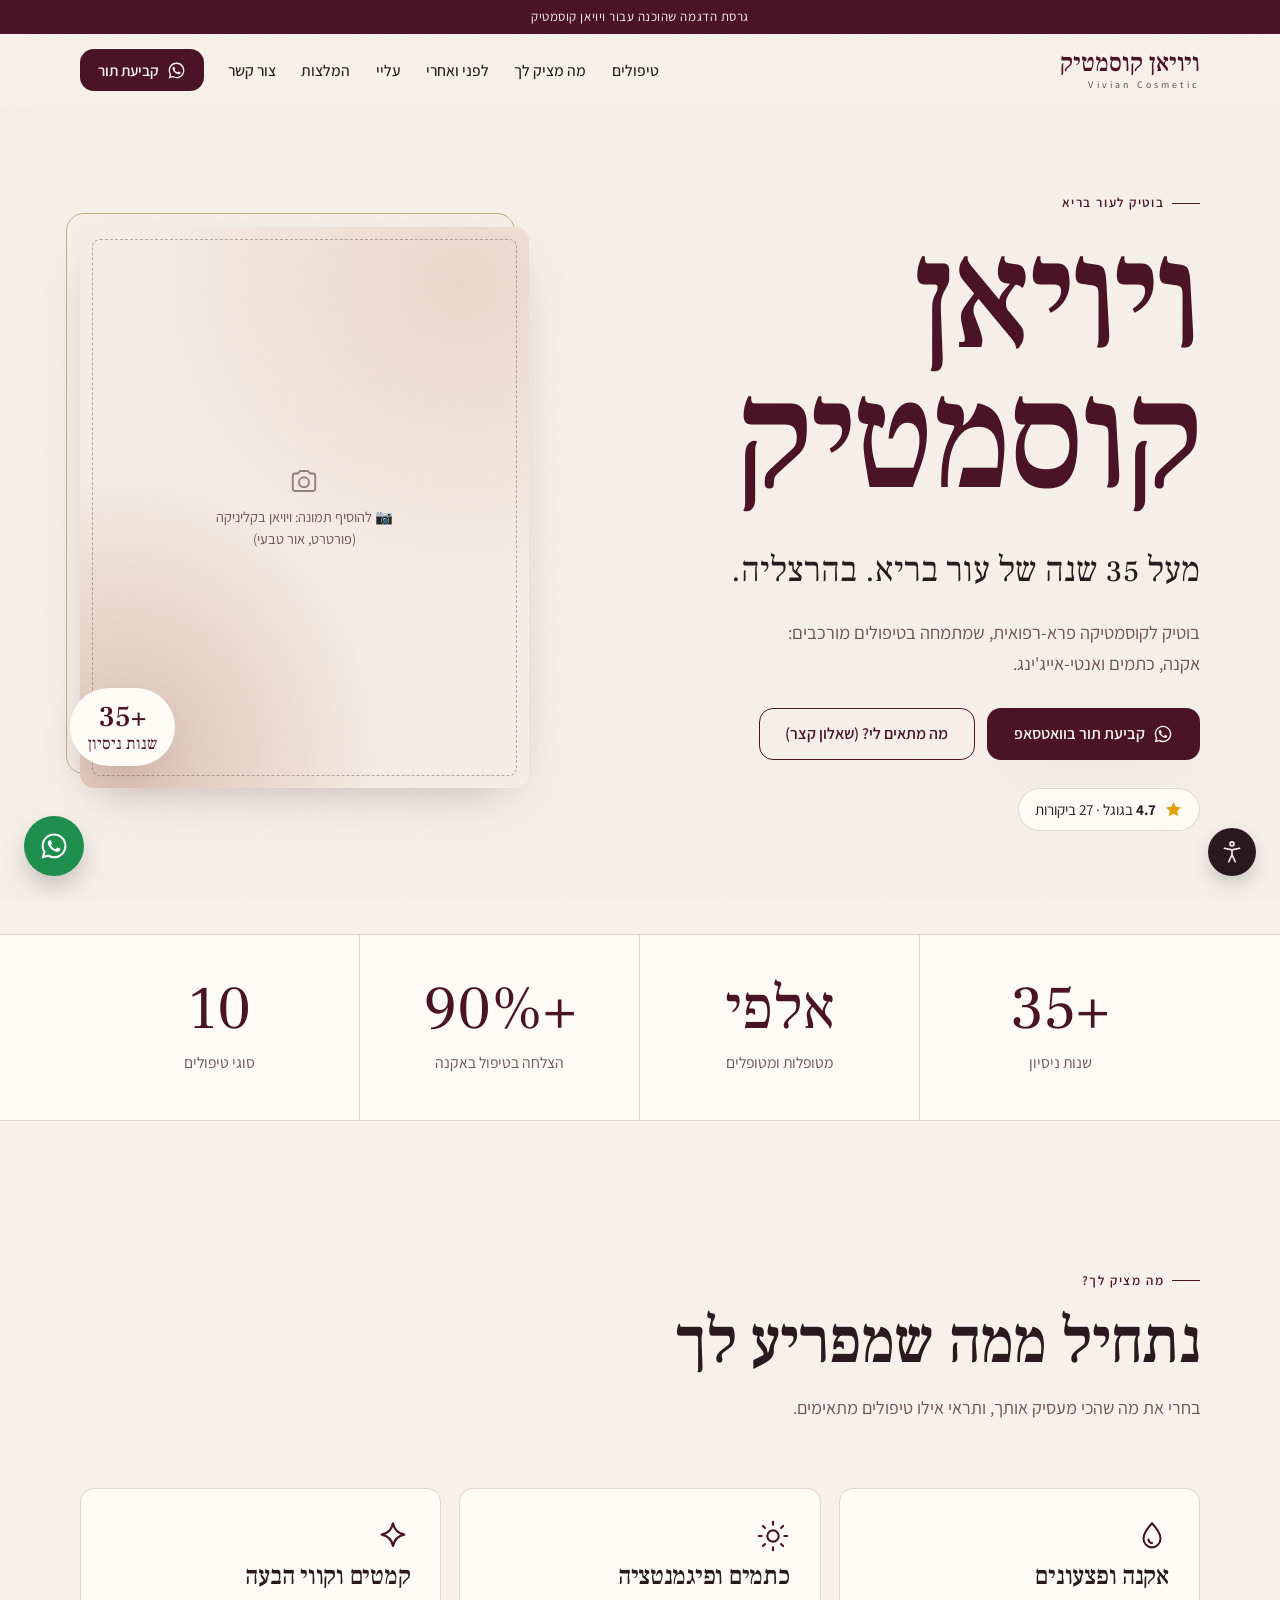
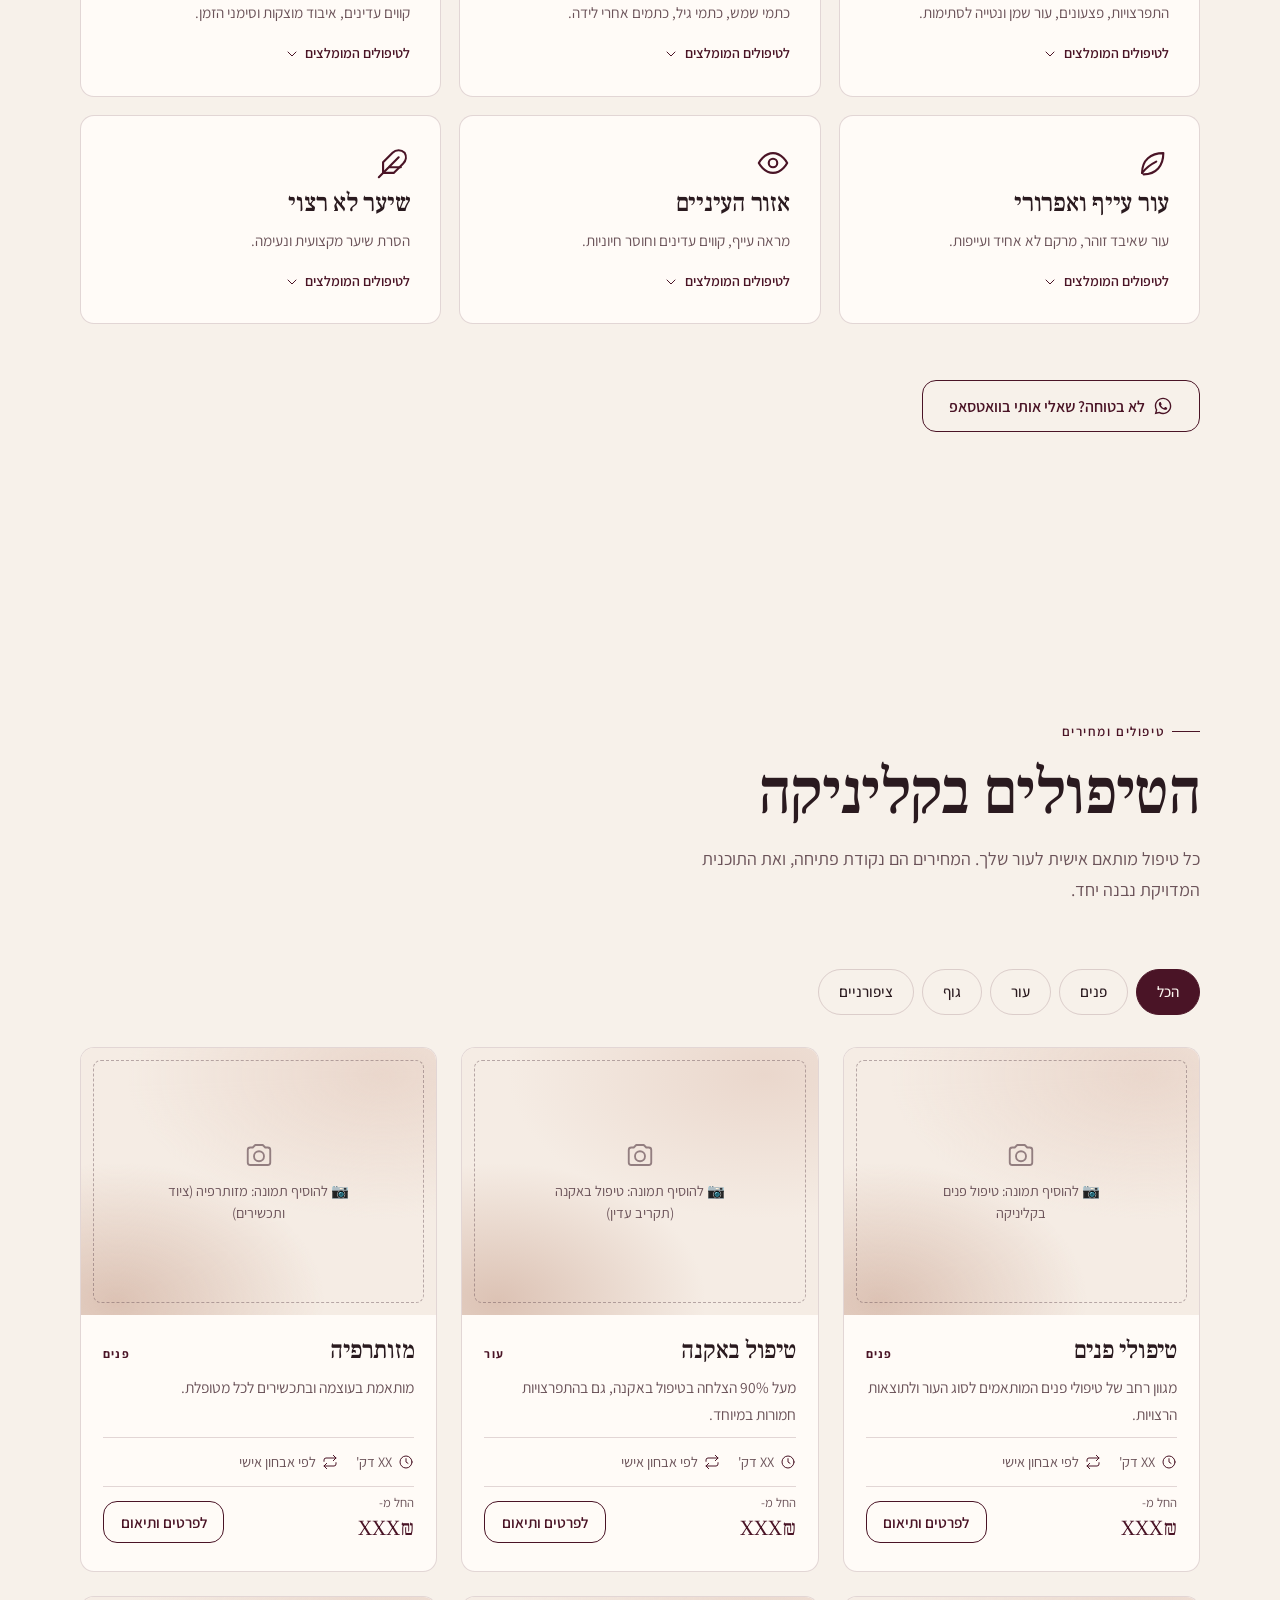
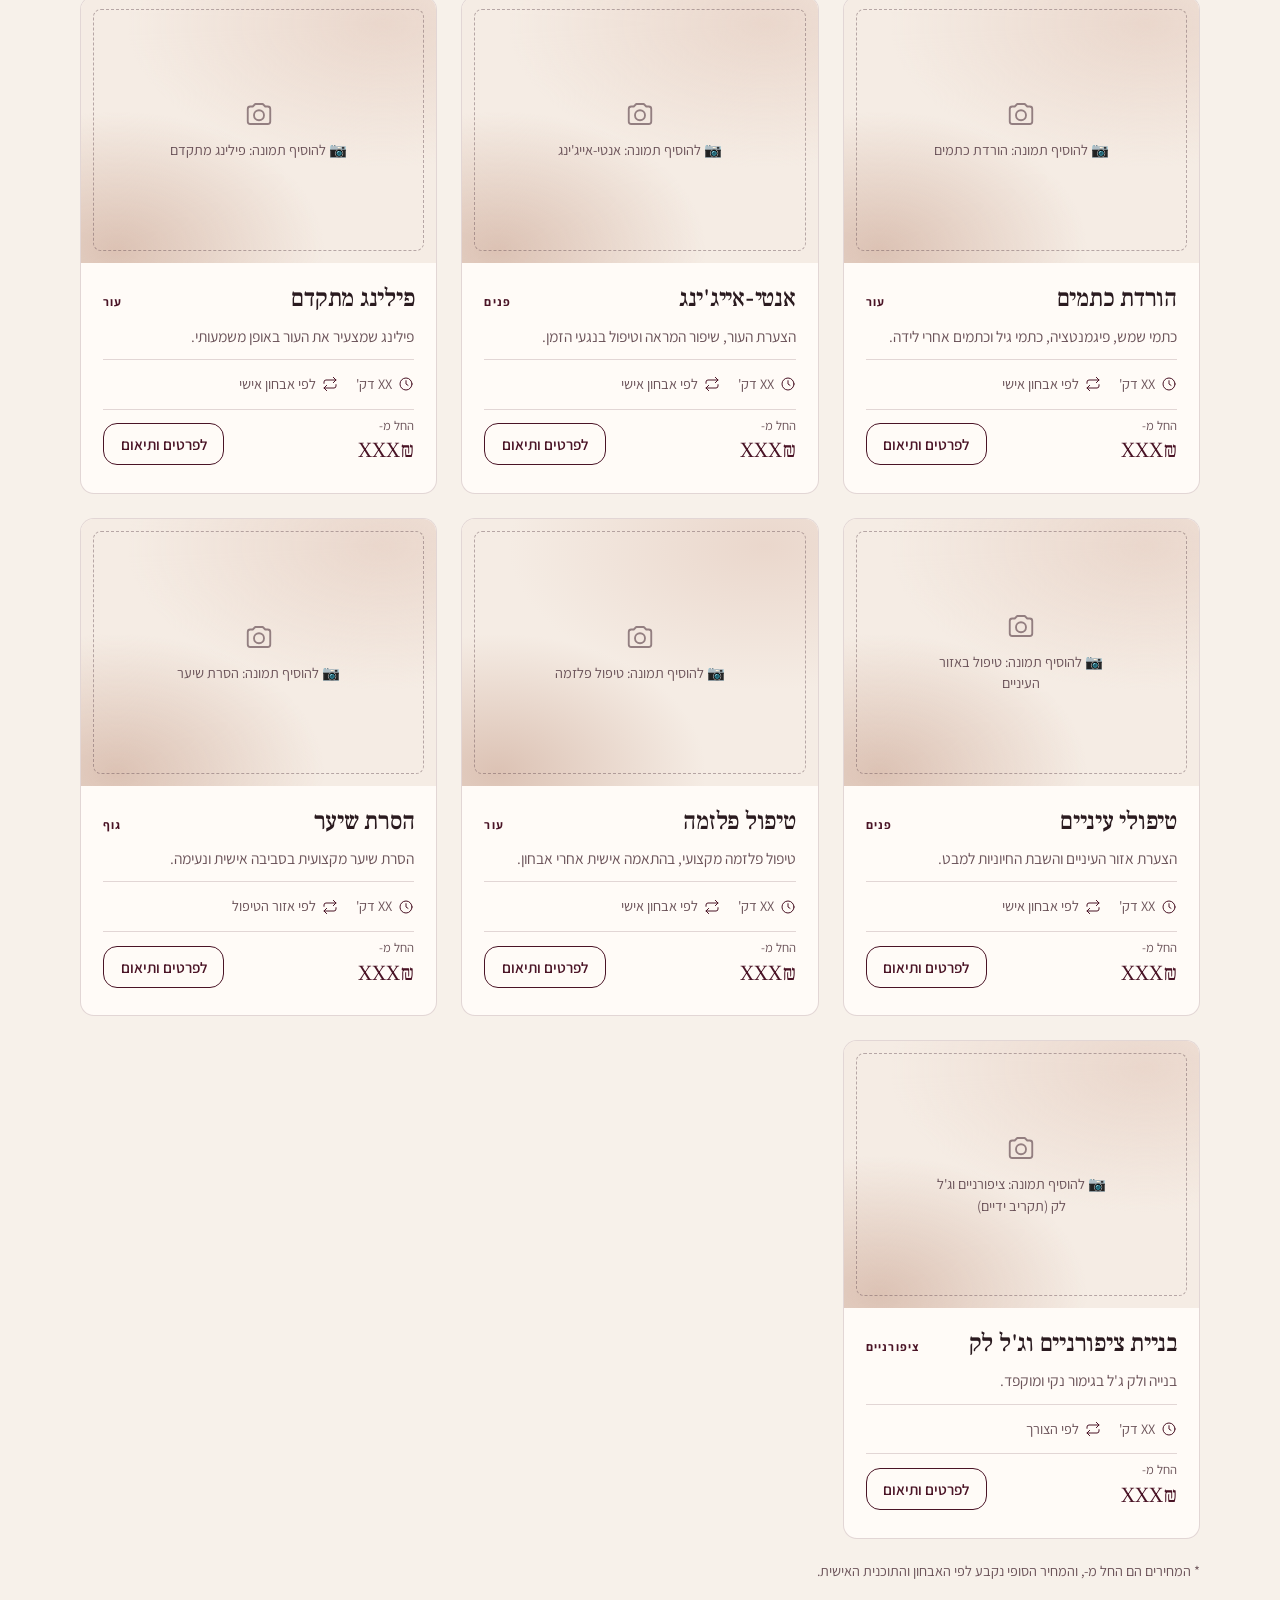
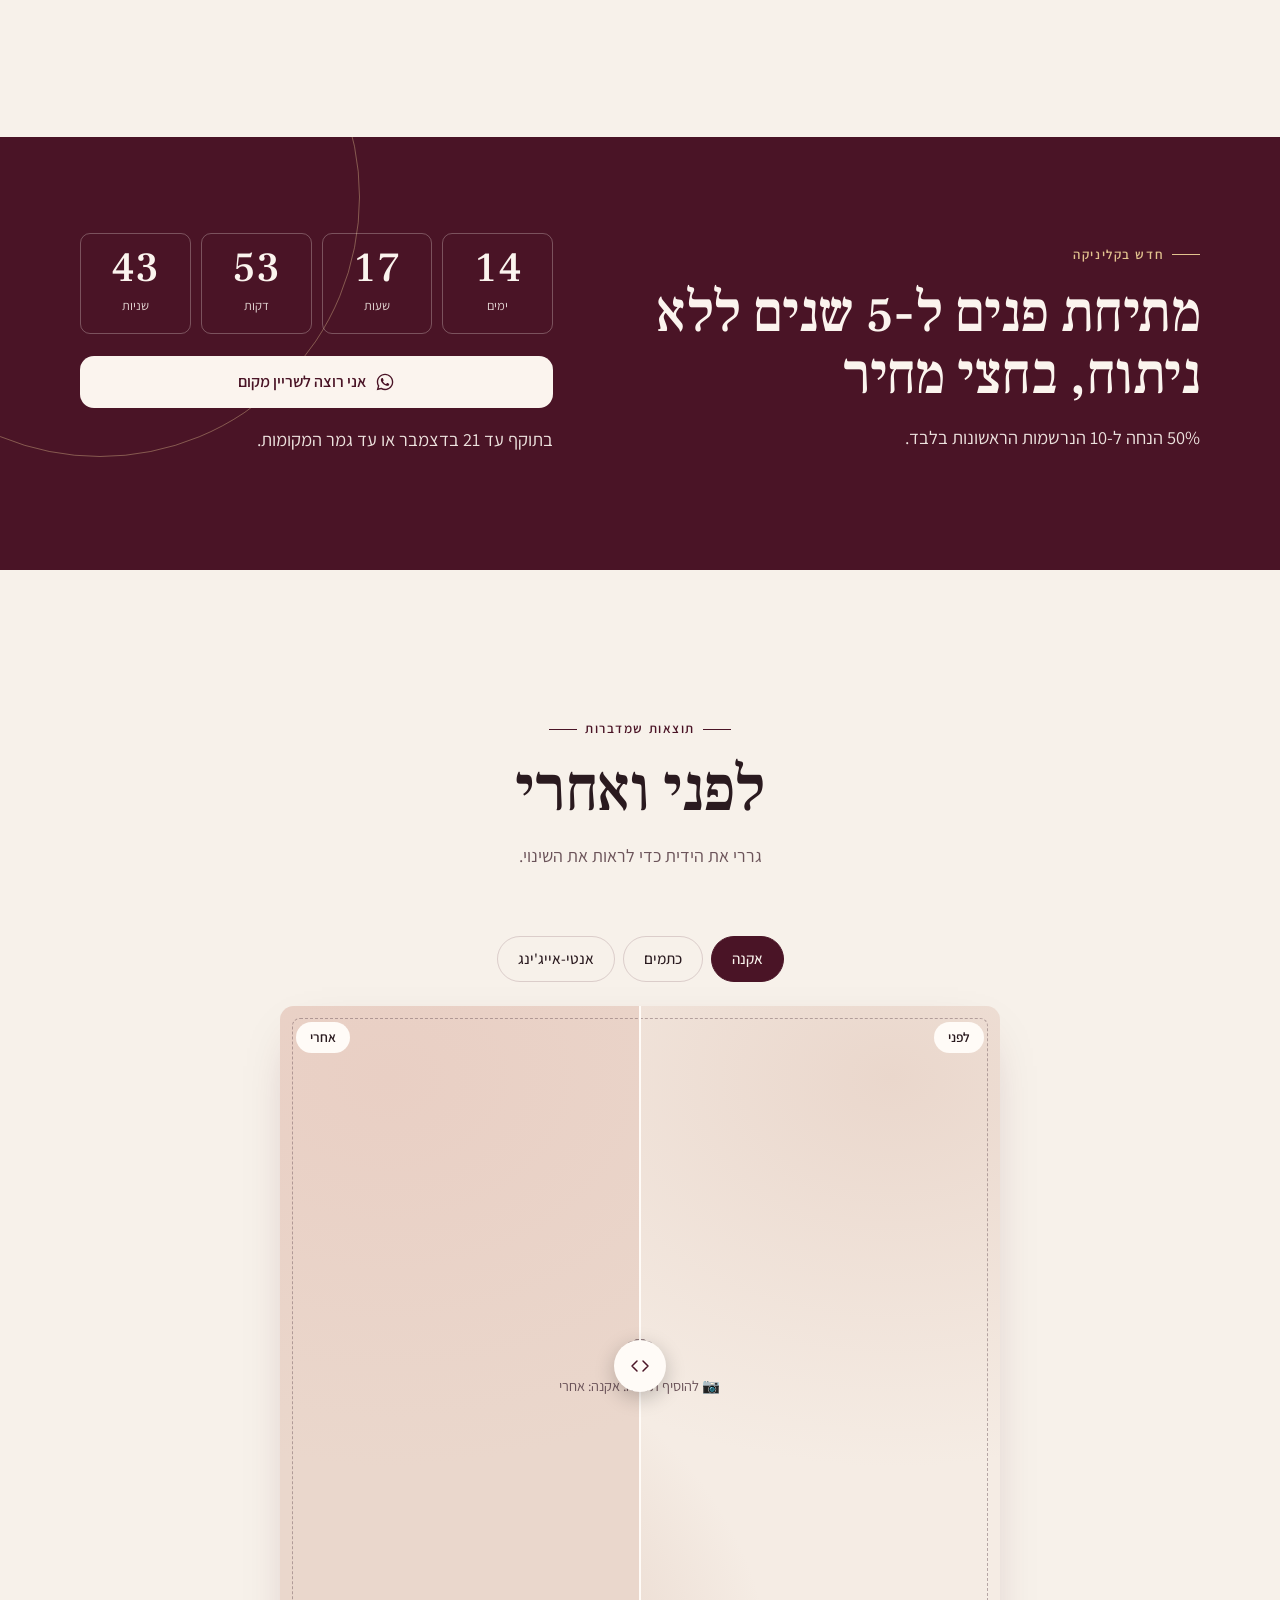
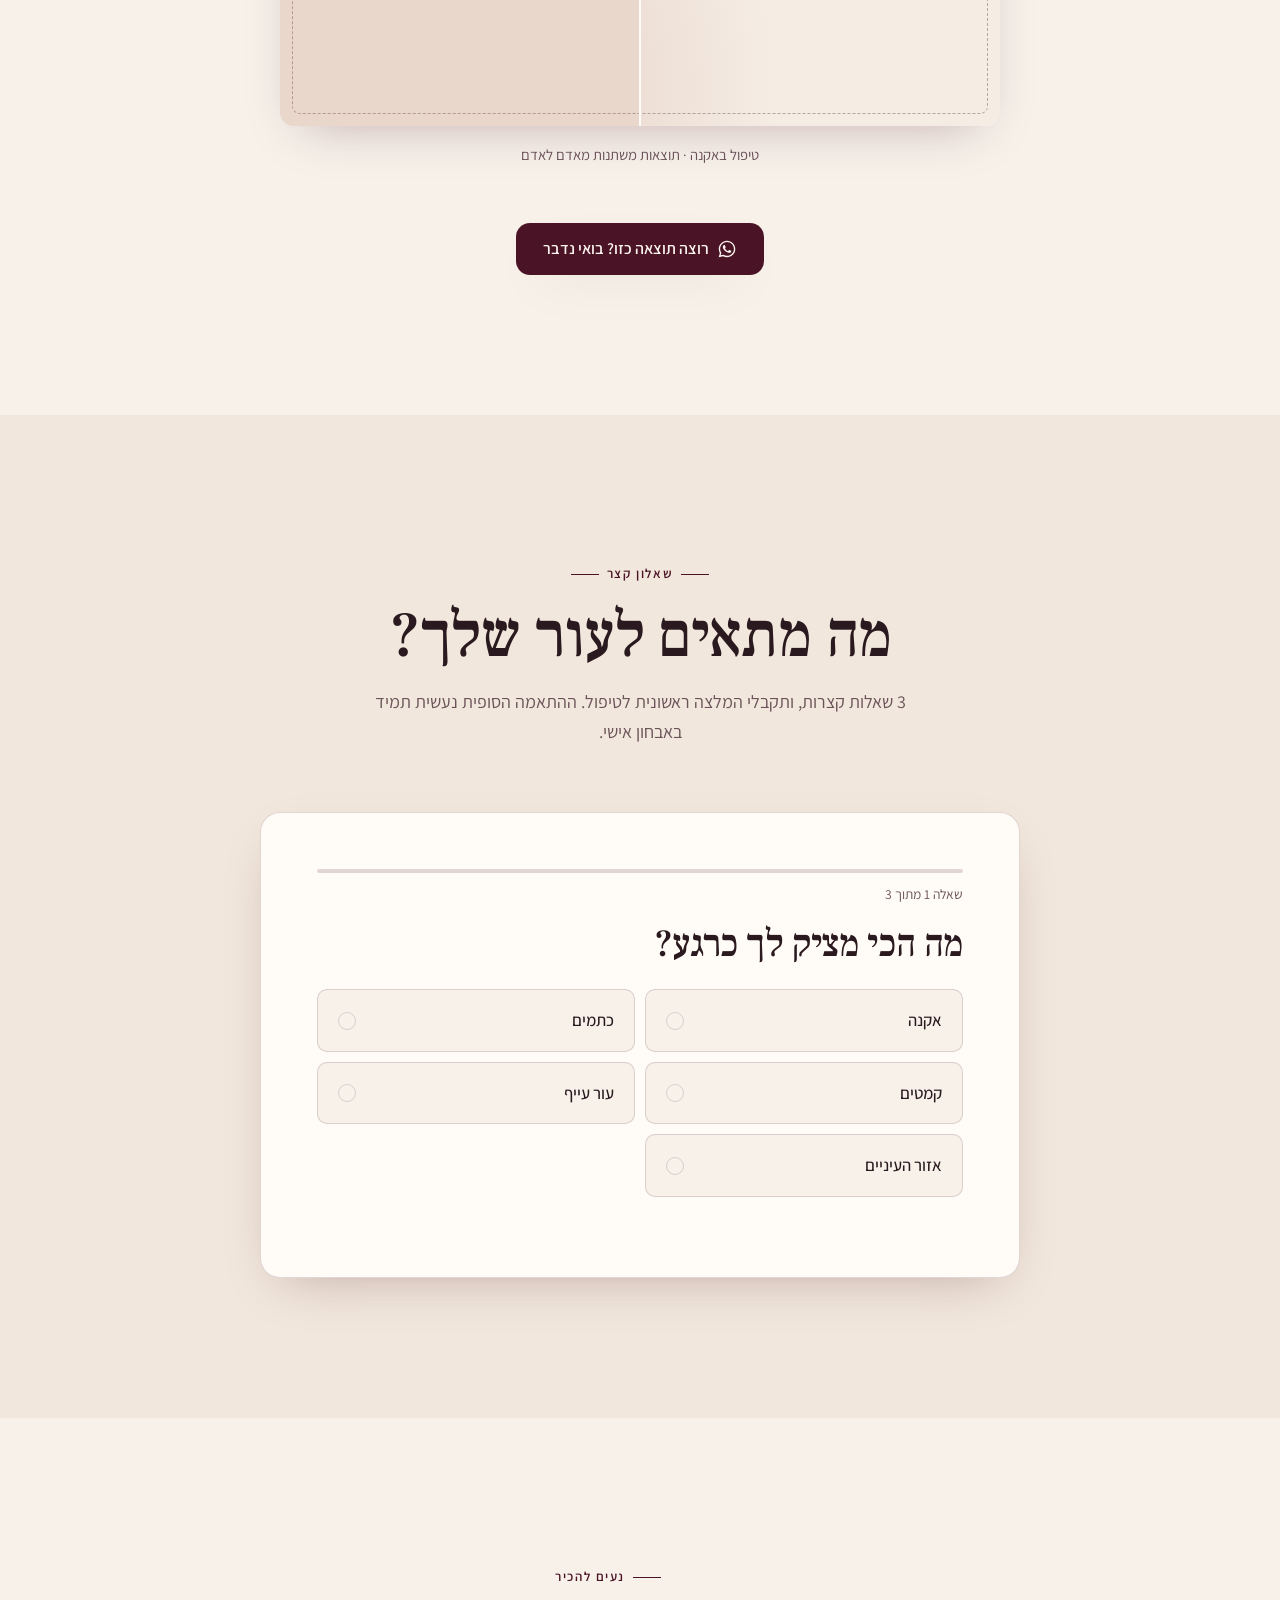
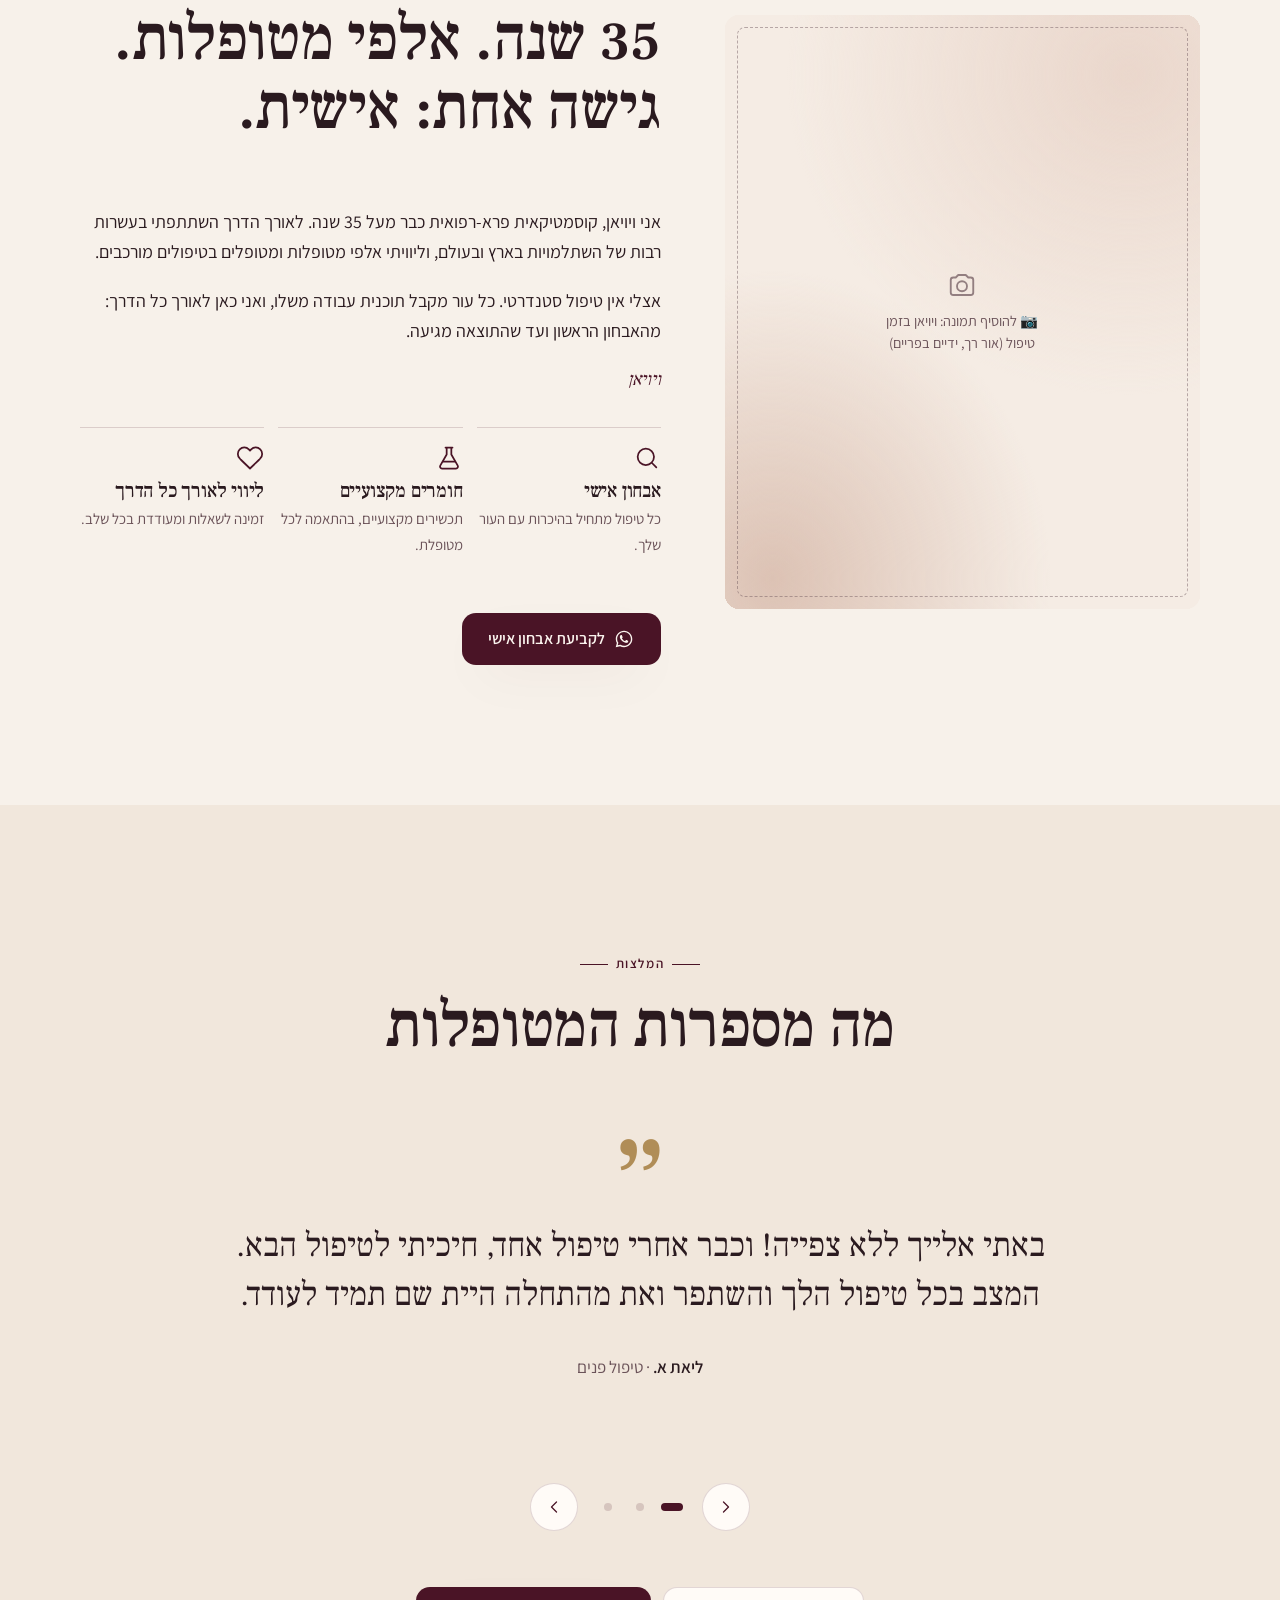
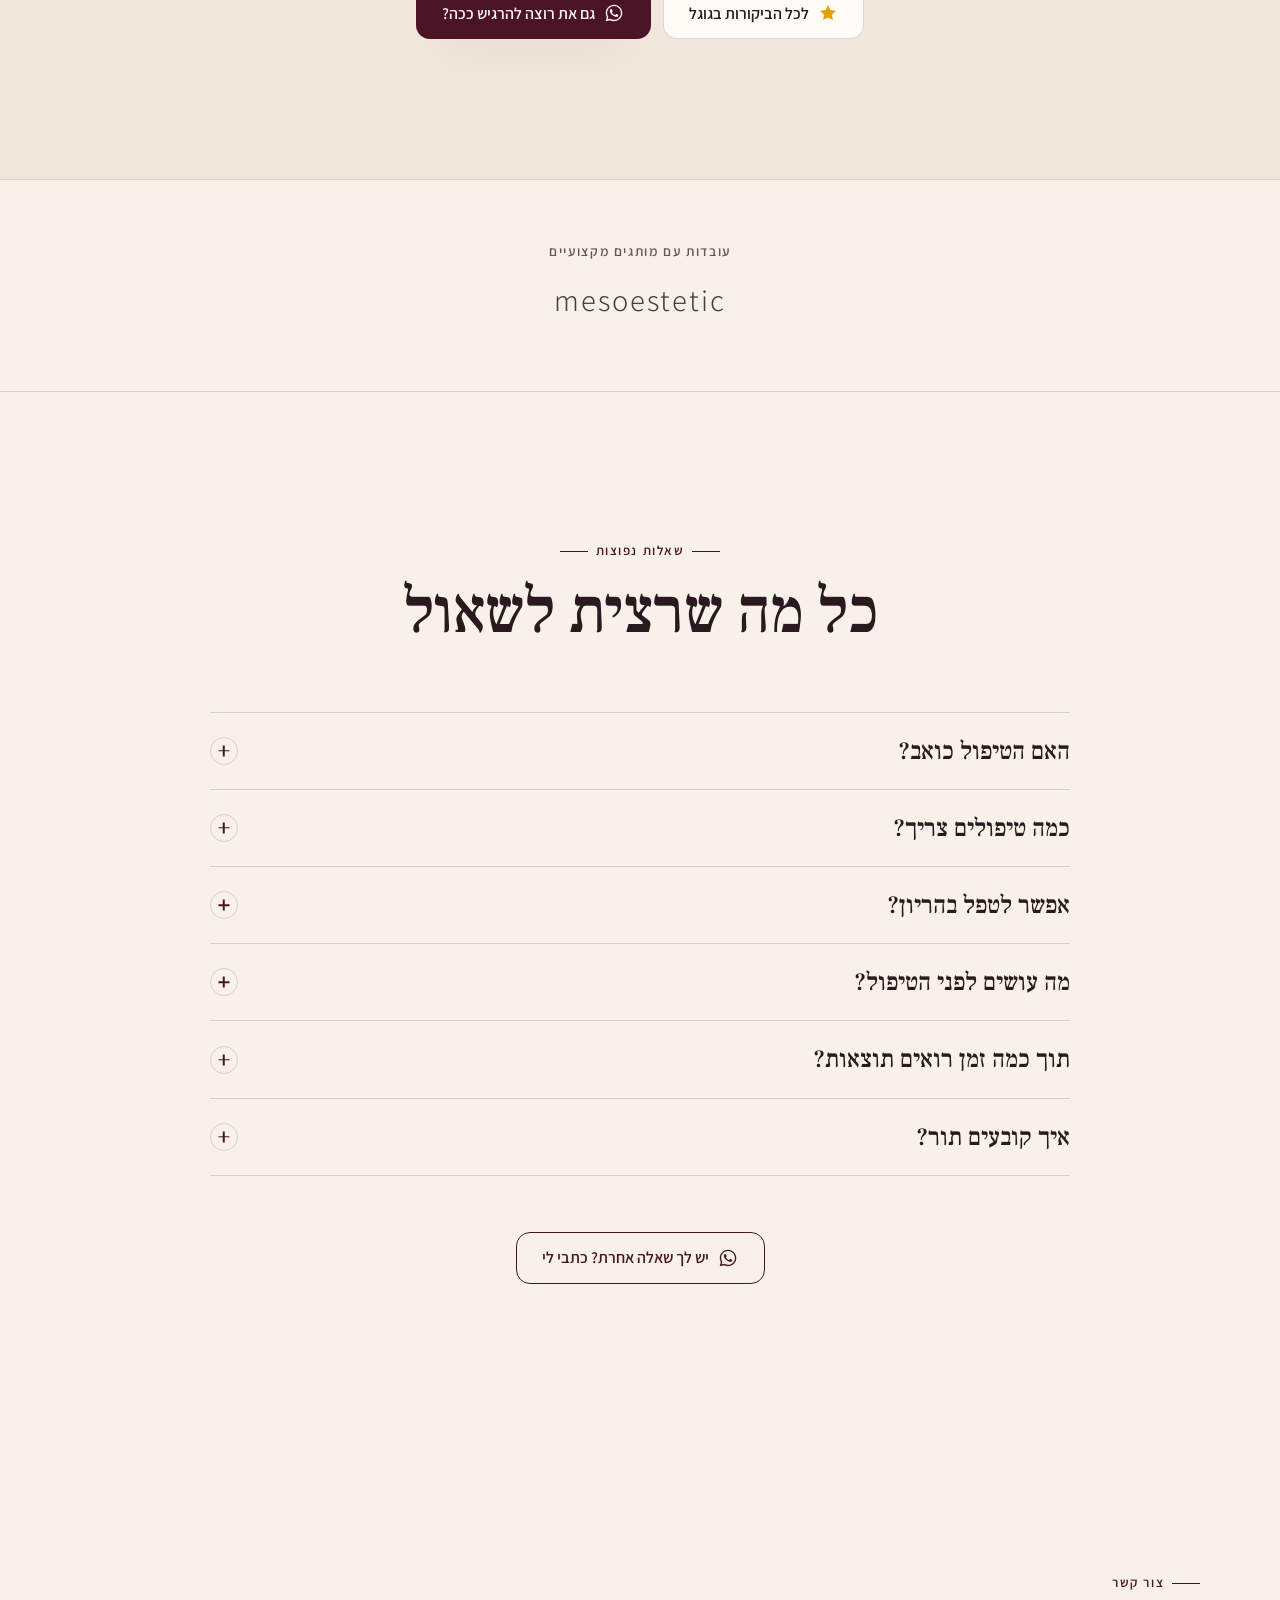
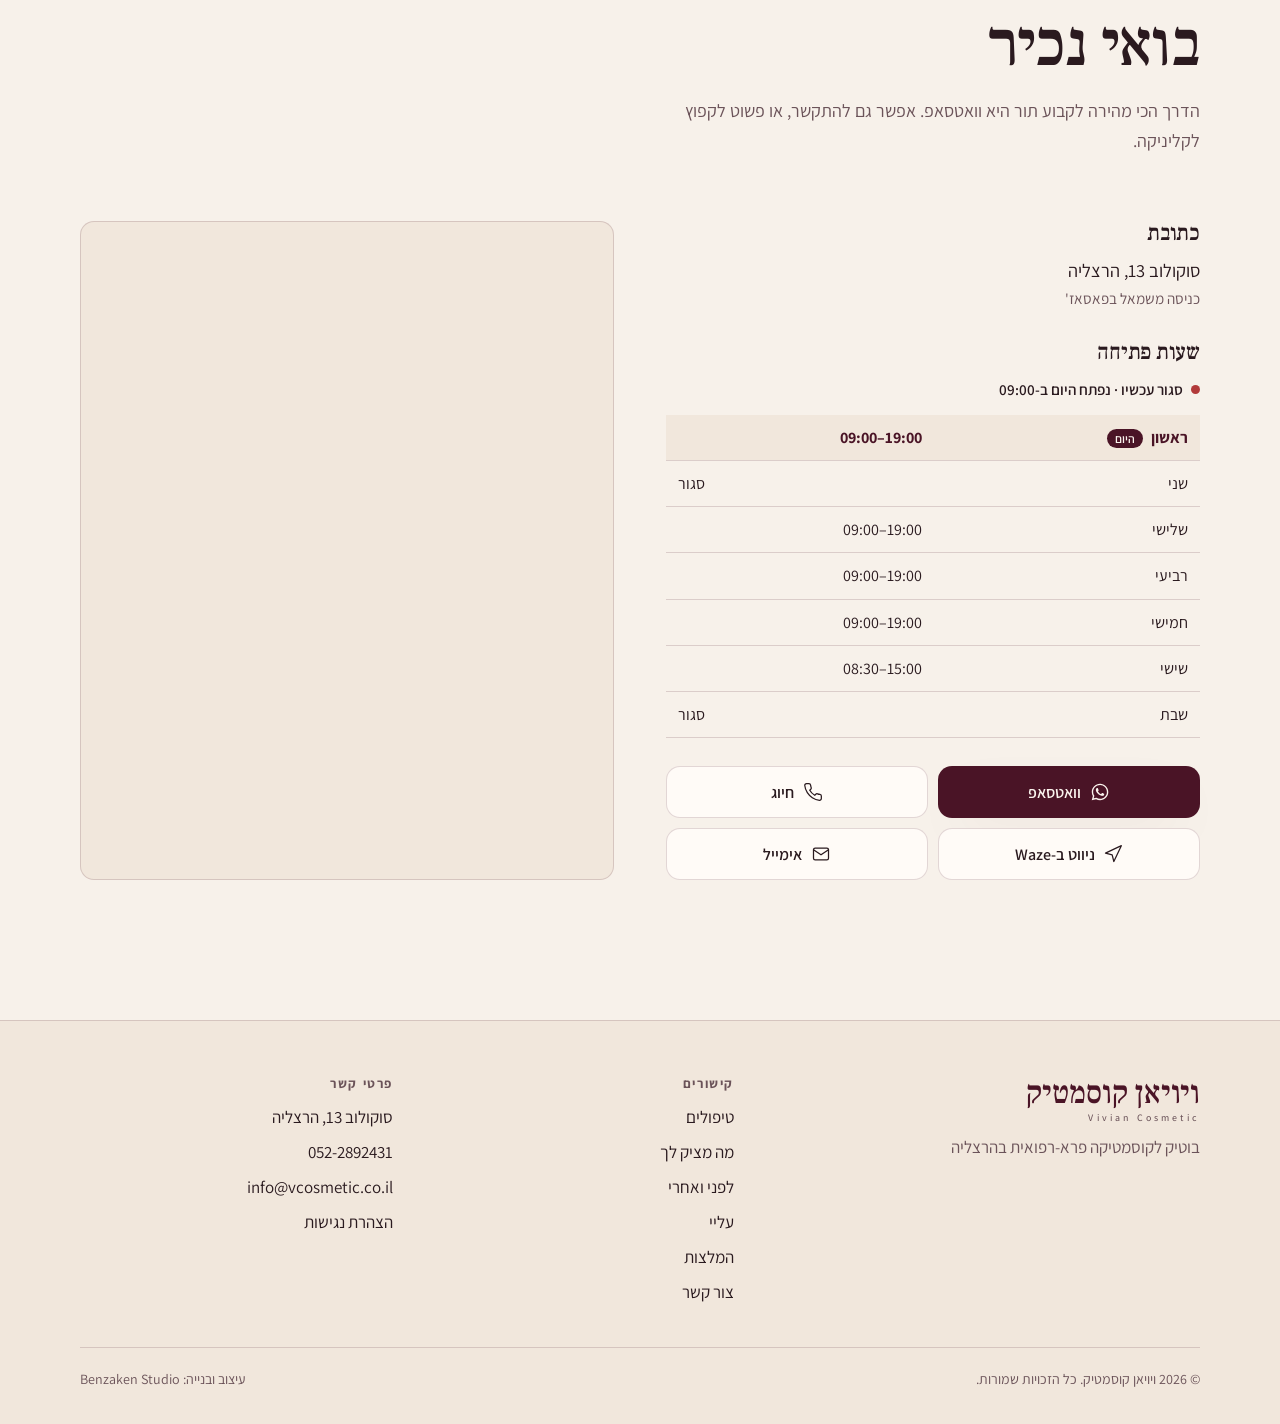
==== index.html @ c67a3a3f "Beauty clinic RTL site template with Vivian Cosmetic demo Single-page Hebrew site driven by js/confi" ====
<!doctype html>
<html lang="he" dir="rtl" data-theme="editorial">
<head>
  <meta charset="utf-8">
  <meta name="viewport" content="width=device-width, initial-scale=1, viewport-fit=cover">
  <!-- Title, description, Open Graph, robots and JSON-LD are generated from js/config.js.
       The static values below are only a fallback for link previews (WhatsApp/Facebook don't run JS):
       update them too when you create a site for a new client. -->
  <title>ויויאן קוסמטיק | קוסמטיקה פרא-רפואית בהרצליה</title>
  <meta name="description" content="בוטיק לקוסמטיקה פרא-רפואית בהרצליה עם מעל 35 שנות ניסיון: אקנה, כתמים, אנטי-אייג'ינג. קביעת תור בוואטסאפ.">
  <meta name="robots" content="noindex, nofollow">
  <meta property="og:type" content="website">
  <meta property="og:locale" content="he_IL">
  <meta property="og:title" content="ויויאן קוסמטיק | קוסמטיקה פרא-רפואית בהרצליה">
  <meta property="og:description" content="מעל 35 שנה של עור בריא. בהרצליה.">
  <meta name="theme-color" content="#F7F1EA">
  <link rel="icon" href="data:image/svg+xml,%3Csvg xmlns=%27http://www.w3.org/2000/svg%27 viewBox=%270 0 64 64%27%3E%3Crect width=%2764%27 height=%2764%27 rx=%2714%27 fill=%27%234A1426%27/%3E%3Ctext x=%2732%27 y=%2745%27 font-family=%27Georgia,serif%27 font-size=%2738%27 text-anchor=%27middle%27 fill=%27%23F7F1EA%27%3EV%3C/text%3E%3C/svg%3E">

  <link rel="preconnect" href="https://fonts.googleapis.com">
  <link rel="preconnect" href="https://fonts.gstatic.com" crossorigin>
  <link href="https://fonts.googleapis.com/css2?family=Assistant:wght@300;400;500;600;700&family=Frank+Ruhl+Libre:wght@400;500;700&display=swap" rel="stylesheet">
  <link rel="stylesheet" href="css/styles.css">

  <!-- Apply theme + saved accessibility prefs before first paint (avoids a flash) -->
  <script src="js/config.js"></script>
  <script>
    (function () {
      var c = window.SITE_CONFIG || {};
      var root = document.documentElement;
      var themes = ["editorial", "noir", "clinic", "warm"];
      var t = c.theme;
      try {
        var q = new URLSearchParams(location.search);
        if (q.get("themes") === "1" && themes.indexOf(sessionStorage.getItem("demoTheme")) > -1) t = sessionStorage.getItem("demoTheme");
        var a = JSON.parse(localStorage.getItem("a11yPrefs") || "{}");
        if (a.size) root.style.setProperty("--font-scale", a.size);
        if (a.contrast) root.classList.add("a11y-contrast");
        if (a.links) root.classList.add("a11y-links");
      } catch (e) {}
      root.setAttribute("data-theme", themes.indexOf(t) > -1 ? t : "editorial");
      root.classList.add("js");
    })();
  </script>
</head>
<body>
  <a class="skip-link" href="#main">דלג לתוכן הראשי</a>

  <!-- 1. Demo ribbon -->
  <div class="demo-ribbon" id="demo-ribbon" hidden></div>

  <!-- 2. Header -->
  <header class="site-header" id="site-header">
    <div class="container header-inner">
      <a class="wordmark" href="#top" id="header-logo" aria-label="לראש העמוד"></a>
      <nav class="main-nav" aria-label="ניווט ראשי">
        <ul id="nav-list"></ul>
      </nav>
      <a class="btn btn-primary btn-sm header-wa" id="header-wa" target="_blank" rel="noopener">
        <span class="icon" data-icon="whatsapp" aria-hidden="true"></span>
        <span>קביעת תור</span>
      </a>
      <button class="menu-toggle" id="menu-toggle" type="button" aria-expanded="false" aria-controls="mobile-menu" aria-label="פתיחת תפריט">
        <span></span><span></span>
      </button>
    </div>
  </header>

  <!-- Mobile full-screen menu -->
  <div class="mobile-menu" id="mobile-menu" role="dialog" aria-modal="true" aria-label="תפריט" hidden>
    <nav aria-label="ניווט במובייל">
      <ul id="mobile-nav-list"></ul>
    </nav>
    <div class="mobile-menu-foot" id="mobile-menu-foot"></div>
  </div>

  <main id="main" tabindex="-1">
    <span id="top"></span>

    <!-- 3. Hero -->
    <section class="hero" id="hero" aria-labelledby="hero-title"></section>

    <!-- 4. Stats -->
    <section class="stats" id="stats" aria-label="במספרים"></section>

    <!-- 5. Concerns -->
    <section class="section concerns" id="concerns" aria-labelledby="concerns-title"></section>

    <!-- 6. Treatments + prices -->
    <section class="section treatments" id="treatments" aria-labelledby="treatments-title"></section>

    <!-- 7. Promo (optional) -->
    <section class="promo" id="promo" aria-labelledby="promo-title" hidden></section>

    <!-- 8. Before / After (optional) -->
    <section class="section before-after" id="before-after" aria-labelledby="ba-title" hidden></section>

    <!-- 9. Skin quiz (optional) -->
    <section class="section quiz" id="quiz" aria-labelledby="quiz-title" hidden></section>

    <!-- 10. About -->
    <section class="section about" id="about" aria-labelledby="about-title"></section>

    <!-- 11. Testimonials (optional) -->
    <section class="section testimonials" id="testimonials" aria-labelledby="testimonials-title" hidden></section>

    <!-- 12. Brands (optional) -->
    <section class="brands" id="brands" aria-labelledby="brands-title" hidden></section>

    <!-- 13. FAQ (optional) -->
    <section class="section faq" id="faq" aria-labelledby="faq-title" hidden></section>

    <!-- 14. Contact -->
    <section class="section contact" id="contact" aria-labelledby="contact-title"></section>
  </main>

  <!-- 15. Footer -->
  <footer class="site-footer" id="site-footer"></footer>

  <!-- 16. Mobile sticky bottom bar -->
  <nav class="mobile-bar" id="mobile-bar" aria-label="פעולות מהירות"></nav>

  <!-- 17. Floating WhatsApp (desktop) -->
  <a class="wa-float" id="wa-float" target="_blank" rel="noopener" aria-label="שליחת הודעה בוואטסאפ">
    <span class="icon" data-icon="whatsapp" aria-hidden="true"></span>
  </a>

  <!-- Accessibility toolbar -->
  <div class="a11y" id="a11y">
    <button class="a11y-toggle" id="a11y-toggle" type="button" aria-expanded="false" aria-controls="a11y-panel" aria-label="תפריט נגישות">
      <span class="icon" data-icon="a11y" aria-hidden="true"></span>
    </button>
    <div class="a11y-panel" id="a11y-panel" role="group" aria-label="הגדרות נגישות" hidden>
      <p class="a11y-title">נגישות</p>
      <div class="a11y-row">
        <button type="button" data-a11y="smaller" aria-label="הקטנת טקסט">א-</button>
        <button type="button" data-a11y="bigger" aria-label="הגדלת טקסט">א+</button>
      </div>
      <button type="button" data-a11y="contrast" aria-pressed="false">ניגודיות גבוהה</button>
      <button type="button" data-a11y="links" aria-pressed="false">הדגשת קישורים</button>
      <button type="button" data-a11y="reset">איפוס</button>
      <a href="accessibility.html">הצהרת נגישות</a>
    </div>
  </div>

  <!-- Bottom sheet (mobile concern details) -->
  <div class="sheet" id="sheet" hidden>
    <div class="sheet-backdrop" data-close-sheet></div>
    <div class="sheet-panel" role="dialog" aria-modal="true" aria-labelledby="sheet-title" tabindex="-1">
      <button class="sheet-close" type="button" data-close-sheet aria-label="סגירה">
        <span class="icon" data-icon="close" aria-hidden="true"></span>
      </button>
      <div class="sheet-body" id="sheet-body"></div>
    </div>
  </div>

  <noscript>
    <div class="noscript">
      <p>ויויאן קוסמטיק · סוקולוב 13, הרצליה · <a href="tel:+972522892431">052-2892431</a></p>
    </div>
  </noscript>

  <script src="js/main.js" defer></script>
</body>
</html>
---- css/styles.css ----
/* =====================================================================
   Beauty Clinic Template — styles
   - Themes are pure CSS variables, switched by <html data-theme="...">
   - RTL-first: logical properties (inline-start = right in Hebrew)
   ===================================================================== */

/* ---------- 1. Themes ---------- */
:root,
[data-theme="editorial"] {
  --bg: #F7F1EA;          /* page background */
  --bg-alt: #F1E7DC;      /* alternate section background */
  --surface: #FFFBF7;     /* cards */
  --text: #2A1A1F;
  --text-muted: #6B5359;
  --primary: #4A1426;     /* buttons, headings accents */
  --on-primary: #FBF4EE;
  --accent: #B08D57;      /* decorative gold (not for small text) */
  --soft: #E9CFC4;        /* blush */
  --line: rgba(74, 20, 38, .16);
  --ph-a: #EAD7CC;        /* placeholder gradient */
  --ph-b: #F5ECE4;
  --ph-c: #DCC2B4;
  --promo-bg: #4A1426;
  --promo-text: #FBF4EE;
  --promo-accent: #E2C38F;
  --shadow: 0 18px 50px -24px rgba(74, 20, 38, .35);
  --grain-opacity: .06;
  color-scheme: light;
}

[data-theme="noir"] {
  --bg: #141012;
  --bg-alt: #1C1619;
  --surface: #221B1E;
  --text: #F3E9E1;
  --text-muted: #C7B7AE;
  --primary: #C9957B;
  --on-primary: #141012;
  --accent: #C9957B;
  --soft: #3A2A2C;
  --line: rgba(243, 233, 225, .14);
  --ph-a: #2B2124;
  --ph-b: #1E1719;
  --ph-c: #3A2B2A;
  --promo-bg: #C9957B;
  --promo-text: #141012;
  --promo-accent: #141012;
  --shadow: 0 18px 50px -20px rgba(0, 0, 0, .7);
  --grain-opacity: .08;
  color-scheme: dark;
}

[data-theme="clinic"] {
  --bg: #FFFFFF;
  --bg-alt: #F3F6F4;
  --surface: #FFFFFF;
  --text: #2B2F2D;
  --text-muted: #59615C;
  --primary: #4E6B58;     /* darker sage for AA contrast */
  --on-primary: #FFFFFF;
  --accent: #7C9A86;      /* brand sage (decorative) */
  --soft: #DCE7DF;
  --line: rgba(43, 47, 45, .13);
  --ph-a: #E3ECE6;
  --ph-b: #F5F8F6;
  --ph-c: #CBDACF;
  --promo-bg: #2B2F2D;
  --promo-text: #FFFFFF;
  --promo-accent: #A9C4B1;
  --shadow: 0 18px 50px -26px rgba(43, 47, 45, .35);
  --grain-opacity: 0;
  color-scheme: light;
}

[data-theme="warm"] {
  --bg: #EFE6DC;
  --bg-alt: #E8DCCF;
  --surface: #F8F2EB;
  --text: #3B2619;
  --text-muted: #6B5243;
  --primary: #8F4C2E;     /* deeper terracotta for AA contrast */
  --on-primary: #FFF8F2;
  --accent: #B86B4B;      /* brand terracotta (decorative) */
  --soft: #E2C9B6;
  --line: rgba(59, 38, 25, .16);
  --ph-a: #E3D2C2;
  --ph-b: #F3EAE1;
  --ph-c: #D5BCA6;
  --promo-bg: #3B2619;
  --promo-text: #FFF8F2;
  --promo-accent: #E9A988;
  --shadow: 0 18px 50px -24px rgba(59, 38, 25, .35);
  --grain-opacity: .07;
  color-scheme: light;
}

/* High-contrast mode (accessibility toolbar) — overrides any theme */
html.a11y-contrast {
  --bg: #FFFFFF; --bg-alt: #FFFFFF; --surface: #FFFFFF;
  --text: #000000; --text-muted: #000000;
  --primary: #000000; --on-primary: #FFFFFF; --accent: #000000;
  --soft: #FFFFFF; --line: #000000;
  --ph-a: #FFFFFF; --ph-b: #FFFFFF; --ph-c: #FFFFFF;
  --promo-bg: #000000; --promo-text: #FFFFFF; --promo-accent: #FFFF00;
  --shadow: none; --grain-opacity: 0;
}
html.a11y-contrast .card, html.a11y-contrast .btn { border: 2px solid #000 !important; }
html.a11y-links a { text-decoration: underline !important; text-underline-offset: 3px; }

/* ---------- 2. Base ---------- */
:root {
  --font-serif: "Frank Ruhl Libre", "David", Georgia, serif;
  --font-sans: "Assistant", "Heebo", Arial, sans-serif;
  --font-scale: 1;
  --radius: 14px;
  --radius-sm: 10px;
  --container: 1200px;
  --gutter: clamp(16px, 4vw, 40px);
  --header-h: 72px;
  --ease: cubic-bezier(.22, .61, .36, 1);
}

*, *::before, *::after { box-sizing: border-box; }

html {
  font-size: calc(100% * var(--font-scale));
  scroll-behavior: smooth;
  scroll-padding-top: calc(var(--header-h) + 12px);
  -webkit-text-size-adjust: 100%;
}

body {
  margin: 0;
  font-family: var(--font-sans);
  font-size: 1.0625rem;
  line-height: 1.7;
  color: var(--text);
  background: var(--bg);
  overflow-x: hidden;
  -webkit-font-smoothing: antialiased;
}
@supports (overflow: clip) { body { overflow-x: clip; } }

/* subtle paper grain */
body::before {
  content: "";
  position: fixed; inset: 0;
  pointer-events: none;
  z-index: 0;
  opacity: var(--grain-opacity);
  background-image: url("data:image/svg+xml,%3Csvg xmlns='http://www.w3.org/2000/svg' width='160' height='160'%3E%3Cfilter id='n'%3E%3CfeTurbulence type='fractalNoise' baseFrequency='.85' numOctaves='3' stitchTiles='stitch'/%3E%3C/filter%3E%3Crect width='100%25' height='100%25' filter='url(%23n)'/%3E%3C/svg%3E");
}
body > * { position: relative; z-index: 1; }

img { max-width: 100%; display: block; }
a { color: inherit; }
button { font: inherit; color: inherit; }
h1, h2, h3, h4 { font-family: var(--font-serif); font-weight: 500; line-height: 1.08; margin: 0; letter-spacing: -.01em; }
p { margin: 0 0 1em; }
ul { margin: 0; padding: 0; list-style: none; }
[hidden] { display: none !important; }

:focus-visible {
  outline: 3px solid var(--primary);
  outline-offset: 3px;
  border-radius: 4px;
}

.skip-link {
  position: absolute; inset-inline-start: 12px; top: -100px;
  z-index: 1000;
  background: var(--primary); color: var(--on-primary);
  padding: 10px 18px; border-radius: var(--radius-sm);
  text-decoration: none; font-weight: 600;
}
.skip-link:focus { top: 12px; }

.visually-hidden {
  position: absolute !important; width: 1px; height: 1px;
  overflow: hidden; clip: rect(0 0 0 0); white-space: nowrap;
}

.container { width: 100%; max-width: var(--container); margin-inline: auto; padding-inline: var(--gutter); }

.icon { display: inline-flex; width: 1.25em; height: 1.25em; flex: none; }
.icon svg { width: 100%; height: 100%; }

/* ---------- 3. Typography helpers ---------- */
.kicker {
  display: inline-flex; align-items: center; gap: .6em;
  font-family: var(--font-sans);
  font-size: .82rem; font-weight: 600; letter-spacing: .12em;
  color: var(--primary);
  margin-bottom: 1rem;
}
.kicker::before { content: ""; width: 28px; height: 1px; background: currentColor; }

.section { padding-block: clamp(72px, 11vw, 140px); }
.section-head { max-width: 760px; margin-bottom: clamp(36px, 5vw, 64px); }
.section-head.center { margin-inline: auto; text-align: center; }
.section-head.center .kicker::after { content: ""; width: 28px; height: 1px; background: currentColor; }
.section-title { font-size: clamp(2.2rem, 5.4vw, 4rem); }
.section-lead { color: var(--text-muted); font-size: 1.125rem; margin-top: 1rem; max-width: 60ch; }
.section-head.center .section-lead { margin-inline: auto; }
.section-cta { margin-top: clamp(36px, 5vw, 56px); display: flex; flex-wrap: wrap; gap: 12px; align-items: center; }
.section-cta.center { justify-content: center; }
.alt-bg { background: var(--bg-alt); }

/* ---------- 4. Buttons ---------- */
.btn {
  display: inline-flex; align-items: center; justify-content: center; gap: .55em;
  min-height: 52px; padding: 0 1.6em;
  border-radius: var(--radius);
  border: 1px solid transparent;
  font-weight: 600; font-size: 1rem; line-height: 1.2;
  text-decoration: none; cursor: pointer;
  transition: transform .25s var(--ease), background-color .25s, color .25s, box-shadow .25s, border-color .25s;
  -webkit-tap-highlight-color: transparent;
}
.btn-primary { background: var(--primary); color: var(--on-primary); box-shadow: var(--shadow); }
.btn-outline { background: transparent; color: var(--primary); border-color: currentColor; }
.btn-ghost { background: var(--surface); color: var(--text); border-color: var(--line); }
.btn-sm { min-height: 42px; padding: 0 1.1em; font-size: .95rem; }
.btn-block { width: 100%; }
@media (hover: hover) {
  .btn:hover { transform: translateY(-2px); }
  .btn-outline:hover { background: var(--primary); color: var(--on-primary); border-color: var(--primary); }
}
.btn:active { transform: translateY(0) scale(.98); }

/* ---------- 5. Demo ribbon + header ---------- */
.demo-ribbon {
  background: var(--primary); color: var(--on-primary);
  text-align: center; font-size: .82rem; letter-spacing: .04em;
  padding: 6px var(--gutter);
}

.site-header {
  position: sticky; top: 0; z-index: 50;
  background: color-mix(in srgb, var(--bg) 88%, transparent);
  -webkit-backdrop-filter: blur(12px); backdrop-filter: blur(12px);
  border-bottom: 1px solid transparent;
  transition: border-color .3s, box-shadow .3s;
}
@supports not (background: color-mix(in srgb, red 50%, transparent)) { .site-header { background: var(--bg); } }
.site-header.is-scrolled { border-bottom-color: var(--line); }
.header-inner { display: flex; align-items: center; gap: 24px; min-height: var(--header-h); }
.wordmark {
  font-family: var(--font-serif); font-size: 1.6rem; font-weight: 500;
  text-decoration: none; color: var(--primary); white-space: nowrap; line-height: 1;
  display: flex; flex-direction: column; gap: 4px;
}
.wordmark small { font-family: var(--font-sans); font-size: .62rem; letter-spacing: .32em; color: var(--text-muted); font-weight: 500; direction: ltr; text-align: end; }
.main-nav { margin-inline-start: auto; display: none; }
.main-nav ul { display: flex; gap: clamp(14px, 2vw, 28px); }
.main-nav a {
  text-decoration: none; font-weight: 500; font-size: .98rem; position: relative; padding-block: 6px;
}
.main-nav a::after {
  content: ""; position: absolute; inset-inline: 0; bottom: 0; height: 1px; background: var(--primary);
  transform: scaleX(0); transform-origin: right; transition: transform .35s var(--ease);
}
.main-nav a:hover::after, .main-nav a:focus-visible::after { transform: scaleX(1); }
.header-wa { display: none; }

.menu-toggle {
  margin-inline-start: auto;
  width: 46px; height: 46px; border: 1px solid var(--line); border-radius: 50%;
  background: transparent; cursor: pointer; position: relative;
}
.menu-toggle span {
  position: absolute; left: 13px; right: 13px; height: 1.5px; background: var(--text);
  transition: transform .35s var(--ease), top .35s var(--ease);
}
.menu-toggle span:first-child { top: 18px; }
.menu-toggle span:last-child { top: 26px; }
.menu-toggle[aria-expanded="true"] span:first-child { top: 22px; transform: rotate(45deg); }
.menu-toggle[aria-expanded="true"] span:last-child { top: 22px; transform: rotate(-45deg); }

@media (min-width: 1024px) {
  .main-nav, .header-wa { display: flex; }
  .menu-toggle { display: none; }
}

/* Mobile full-screen menu */
.mobile-menu {
  position: fixed; inset: 0; z-index: 45;
  background: var(--bg);
  padding: calc(var(--header-h) + 40px) var(--gutter) 40px;
  display: flex; flex-direction: column; justify-content: space-between;
  opacity: 0; transform: translateY(-12px);
  transition: opacity .35s var(--ease), transform .35s var(--ease);
  overflow-y: auto;
}
.mobile-menu.is-open { opacity: 1; transform: none; }
.mobile-menu li { overflow: hidden; border-bottom: 1px solid var(--line); }
.mobile-menu nav a {
  display: block; padding: 14px 0;
  font-family: var(--font-serif); font-size: clamp(1.9rem, 8vw, 2.6rem); text-decoration: none; line-height: 1.2;
  transform: translateY(100%); transition: transform .5s var(--ease);
}
.mobile-menu.is-open nav a { transform: none; }
.mobile-menu-foot { display: grid; gap: 12px; margin-top: 32px; }
.mobile-menu-foot p { color: var(--text-muted); margin: 0; font-size: .95rem; }
body.menu-open { overflow: hidden; }

/* ---------- 6. Image placeholder component ---------- */
.media {
  position: relative; overflow: hidden;
  border-radius: var(--radius);
  background: var(--ph-b);
  aspect-ratio: var(--ratio, 4 / 3);
}
.media img { width: 100%; height: 100%; object-fit: cover; }
.ratio-hero { --ratio: 4 / 5; }
.ratio-card { --ratio: 4 / 3; }
.ratio-square { --ratio: 1 / 1; }
.ratio-about { --ratio: 4 / 5; }

.placeholder {
  position: absolute; inset: 0;
  display: flex; flex-direction: column; align-items: center; justify-content: center; gap: 10px;
  padding: 24px; text-align: center;
  background:
    radial-gradient(120% 90% at 85% 10%, var(--ph-a) 0%, transparent 60%),
    radial-gradient(90% 80% at 10% 95%, var(--ph-c) 0%, transparent 65%),
    var(--ph-b);
  color: var(--text-muted);
  font-size: .9rem; line-height: 1.5;
}
.placeholder::after {
  content: ""; position: absolute; inset: 12px;
  border: 1px dashed color-mix(in srgb, var(--text-muted) 45%, transparent);
  border-radius: calc(var(--radius) - 6px);
  pointer-events: none;
}
.placeholder .icon { width: 30px; height: 30px; opacity: .7; }
.placeholder-label { max-width: 26ch; }
.placeholder.tint-b { background: radial-gradient(120% 90% at 15% 10%, var(--soft) 0%, transparent 60%), var(--ph-a); }

/* ---------- 7. Hero ---------- */
.hero { padding-block: clamp(32px, 6vw, 80px) clamp(56px, 8vw, 110px); }
.hero-grid { display: grid; gap: clamp(32px, 5vw, 72px); align-items: center; }
.hero-title {
  font-size: clamp(3.4rem, 13vw, 9.5rem);
  line-height: .92; font-weight: 500; color: var(--primary);
  letter-spacing: -.02em; margin-bottom: .25em;
}
.hero-subtitle { font-family: var(--font-serif); font-size: clamp(1.45rem, 3.4vw, 2.2rem); line-height: 1.25; margin-bottom: .7em; }
.hero-text { color: var(--text-muted); font-size: 1.15rem; max-width: 46ch; }
.hero-actions { display: flex; flex-wrap: wrap; gap: 12px; margin-top: 28px; }
.rating-badge {
  display: inline-flex; align-items: center; gap: .5em; margin-top: 28px;
  padding: 8px 16px; border: 1px solid var(--line); border-radius: 999px;
  font-size: .95rem; text-decoration: none; background: var(--surface);
}
.rating-badge strong { font-weight: 700; }
.hero-media { position: relative; }
.hero-media .media { box-shadow: var(--shadow); }
.hero-media::before {
  content: ""; position: absolute; inset: -14px 14px 14px -14px;
  border: 1px solid var(--accent); border-radius: calc(var(--radius) + 4px); z-index: -1; opacity: .7;
}
.hero-seal {
  position: absolute; bottom: 22px; inset-inline-end: -10px;
  background: var(--surface); color: var(--primary);
  border-radius: 999px; padding: 12px 18px; box-shadow: var(--shadow);
  font-family: var(--font-serif); font-size: 1.05rem; line-height: 1.2; text-align: center;
}
.hero-seal b { display: block; font-size: 1.8rem; font-weight: 500; direction: ltr; unicode-bidi: isolate; }
@media (min-width: 900px) {
  .hero-grid { grid-template-columns: 1.15fr .85fr; }
  .hero-media { max-width: 480px; justify-self: end; width: 100%; }
}
@media (max-width: 899px) {
  .hero-media { max-width: 440px; margin-inline: auto; width: calc(100% - 14px); }
  .hero-actions .btn { flex: 1 1 100%; }
}

/* ---------- 8. Stats ---------- */
.stats { border-block: 1px solid var(--line); background: var(--surface); }
.stats-grid { display: grid; grid-template-columns: repeat(2, 1fr); }
.stat { padding: clamp(24px, 4vw, 44px) 12px; text-align: center; }
.stat + .stat { border-inline-start: 1px solid var(--line); }
.stat:nth-child(3) { border-inline-start: 0; }
.stat:nth-child(n+3) { border-top: 1px solid var(--line); }
.stat-value { font-family: var(--font-serif); font-size: clamp(2.4rem, 6vw, 3.8rem); color: var(--primary); line-height: 1; display: block; direction: ltr; unicode-bidi: isolate; }
.stat-value.is-text { direction: rtl; }
.stat-label { display: block; margin-top: 10px; color: var(--text-muted); font-size: .98rem; }
@media (min-width: 760px) {
  .stats-grid { grid-template-columns: repeat(4, 1fr); }
  .stat:nth-child(3) { border-inline-start: 1px solid var(--line); }
  .stat:nth-child(n+3) { border-top: 0; }
}

/* ---------- 9. Concerns ---------- */
.concern-grid { display: grid; grid-template-columns: repeat(2, 1fr); gap: 12px; }
@media (min-width: 760px) { .concern-grid { grid-template-columns: repeat(3, 1fr); gap: 18px; } }
.concern-card {
  display: flex; flex-direction: column; align-items: flex-start; gap: 10px; text-align: start;
  background: var(--surface); border: 1px solid var(--line); border-radius: var(--radius);
  padding: clamp(18px, 3vw, 30px); cursor: pointer; min-height: 100%;
  transition: border-color .3s, transform .3s var(--ease), box-shadow .3s, background-color .3s;
}
.concern-card .icon { width: 34px; height: 34px; color: var(--primary); }
.concern-card h3 { font-size: clamp(1.15rem, 2.6vw, 1.6rem); }
.concern-card p { color: var(--text-muted); font-size: .95rem; margin: 0; }
.concern-more { margin-top: auto; font-size: .88rem; font-weight: 600; color: var(--primary); display: inline-flex; gap: .4em; align-items: center; padding-top: 6px; }
.concern-more .icon { width: 16px; height: 16px; transition: transform .3s var(--ease); }
.concern-card[aria-expanded="true"] { border-color: var(--primary); box-shadow: var(--shadow); }
.concern-card[aria-expanded="true"] .concern-more .icon { transform: rotate(-90deg); }
@media (hover: hover) { .concern-card:hover { transform: translateY(-4px); box-shadow: var(--shadow); border-color: color-mix(in srgb, var(--primary) 40%, var(--line)); } }
@media (max-width: 559px) { .concern-card p { display: none; } }

.concern-panel {
  display: grid; grid-template-rows: 0fr;
  transition: grid-template-rows .5s var(--ease), margin .5s var(--ease);
}
.concern-panel.is-open { grid-template-rows: 1fr; margin-top: 18px; }
.concern-panel > div { overflow: hidden; min-height: 0; }
.concern-detail {
  background: var(--surface); border: 1px solid var(--primary); border-radius: var(--radius);
  padding: clamp(22px, 3.5vw, 40px);
}
.concern-detail h3 { font-size: clamp(1.6rem, 3.5vw, 2.4rem); margin-bottom: .3em; }
.concern-detail > p { color: var(--text-muted); }
.rec-list { display: grid; gap: 10px; margin: 20px 0 24px; }
@media (min-width: 760px) { .rec-list { grid-template-columns: repeat(3, 1fr); } }
.rec-item { border: 1px solid var(--line); border-radius: var(--radius-sm); padding: 16px 18px; background: var(--bg); }
.rec-item h4 { font-size: 1.2rem; margin-bottom: 4px; }
.rec-item p { margin: 0; color: var(--text-muted); font-size: .92rem; line-height: 1.55; }
.rec-item .rec-tag { font-size: .75rem; font-weight: 700; letter-spacing: .08em; color: var(--primary); display: block; margin-bottom: 6px; }

/* Bottom sheet */
.sheet { position: fixed; inset: 0; z-index: 80; }
.sheet-backdrop { position: absolute; inset: 0; background: rgba(20, 10, 14, .45); opacity: 0; transition: opacity .35s; }
.sheet-panel {
  position: absolute; inset-inline: 0; bottom: 0; max-height: 88vh; overflow-y: auto;
  background: var(--bg); border-radius: 22px 22px 0 0;
  padding: 34px var(--gutter) calc(24px + env(safe-area-inset-bottom));
  transform: translateY(100%); transition: transform .45s var(--ease);
  overscroll-behavior: contain;
}
.sheet-panel::before { content: ""; position: absolute; top: 10px; left: 50%; width: 44px; height: 4px; margin-left: -22px; border-radius: 4px; background: var(--line); }
.sheet.is-open .sheet-backdrop { opacity: 1; }
.sheet.is-open .sheet-panel { transform: none; }
.sheet-close { position: absolute; top: 14px; inset-inline-end: 14px; width: 42px; height: 42px; border-radius: 50%; border: 1px solid var(--line); background: var(--surface); cursor: pointer; display: grid; place-items: center; }
.sheet .concern-detail { border: 0; padding: 0; background: transparent; }
.sheet .rec-item { background: var(--surface); }
body.sheet-open { overflow: hidden; }

/* ---------- 10. Treatments ---------- */
.chips { display: flex; gap: 8px; flex-wrap: wrap; margin-bottom: 32px; }
.chip {
  border: 1px solid var(--line); background: transparent; border-radius: 999px;
  padding: 9px 20px; cursor: pointer; font-weight: 500; font-size: .95rem; min-height: 42px;
  transition: background-color .25s, color .25s, border-color .25s;
}
.chip[aria-pressed="true"] { background: var(--primary); color: var(--on-primary); border-color: var(--primary); }
@media (hover: hover) { .chip:hover { border-color: var(--primary); } }

.treat-grid { display: grid; gap: 18px; }
@media (min-width: 640px) { .treat-grid { grid-template-columns: repeat(2, 1fr); } }
@media (min-width: 1024px) { .treat-grid { grid-template-columns: repeat(3, 1fr); gap: 24px; } }
.treat-card {
  display: flex; flex-direction: column;
  background: var(--surface); border: 1px solid var(--line); border-radius: var(--radius);
  overflow: hidden; transition: transform .35s var(--ease), box-shadow .35s, opacity .35s;
}
.treat-card .media { border-radius: 0; }
.treat-card.is-hiding { opacity: 0; transform: scale(.97); }
@media (hover: hover) { .treat-card:hover { transform: translateY(-4px); box-shadow: var(--shadow); } }
.treat-body { padding: 22px 22px 24px; display: flex; flex-direction: column; gap: 10px; flex: 1; }
.treat-top { display: flex; justify-content: space-between; align-items: baseline; gap: 12px; }
.treat-body h3 { font-size: 1.55rem; }
.treat-cat { font-size: .75rem; font-weight: 700; letter-spacing: .1em; color: var(--primary); white-space: nowrap; }
.treat-body > p { color: var(--text-muted); margin: 0; font-size: .97rem; }
.treat-meta { display: flex; flex-wrap: wrap; gap: 6px 18px; font-size: .9rem; color: var(--text-muted); padding-block: 12px; border-block: 1px solid var(--line); margin-top: auto; }
.treat-meta span { display: inline-flex; align-items: center; gap: 6px; }
.treat-meta .icon { width: 16px; height: 16px; color: var(--primary); }
.treat-foot { display: flex; align-items: center; justify-content: space-between; gap: 12px; flex-wrap: wrap; }
.price { font-family: var(--font-serif); font-size: 1.35rem; color: var(--primary); }
.price small { font-family: var(--font-sans); font-size: .8rem; color: var(--text-muted); display: block; line-height: 1; }
.price-note { margin-top: 20px; color: var(--text-muted); font-size: .9rem; }

/* ---------- 11. Promo ---------- */
.promo { background: var(--promo-bg); color: var(--promo-text); padding-block: clamp(56px, 8vw, 96px); position: relative; overflow: hidden; }
.promo::before {
  content: ""; position: absolute; width: 520px; height: 520px; border-radius: 50%;
  border: 1px solid color-mix(in srgb, var(--promo-accent) 40%, transparent);
  inset-inline-end: -160px; top: -200px;
}
.promo-inner { display: grid; gap: 32px; align-items: center; position: relative; }
@media (min-width: 900px) { .promo-inner { grid-template-columns: 1.3fr 1fr; } }
.promo .kicker { color: var(--promo-accent); }
.promo h2 { font-size: clamp(2rem, 5vw, 3.6rem); }
.promo p { font-size: 1.15rem; margin-top: 1rem; opacity: .92; }
.countdown { display: flex; gap: 10px; direction: rtl; margin-bottom: 22px; }
.cd-unit { flex: 1; text-align: center; border: 1px solid color-mix(in srgb, var(--promo-text) 28%, transparent); border-radius: var(--radius-sm); padding: 14px 6px; }
.cd-unit b { display: block; font-family: var(--font-serif); font-weight: 500; font-size: clamp(1.8rem, 5vw, 2.6rem); line-height: 1; font-variant-numeric: tabular-nums; }
.cd-unit span { font-size: .8rem; opacity: .85; }
.promo .btn { background: var(--promo-text); color: var(--promo-bg); }
.promo-fine { font-size: .82rem; opacity: .8; margin-top: 12px; }

/* ---------- 12. Before / After ---------- */
.tabs { display: flex; gap: 8px; flex-wrap: wrap; margin-bottom: 24px; justify-content: center; }
.ba-wrap { max-width: 720px; margin-inline: auto; }
.ba {
  position: relative; aspect-ratio: 1 / 1; border-radius: var(--radius); overflow: hidden;
  touch-action: pan-y; user-select: none; -webkit-user-select: none; cursor: ew-resize;
  --pos: 50;
  box-shadow: var(--shadow);
}
.ba-layer { position: absolute; inset: 0; }
.ba-layer .media { position: absolute; inset: 0; border-radius: 0; aspect-ratio: auto; }
/* "Before" shows on the right side (RTL reading order) */
.ba-before { clip-path: inset(0 0 0 calc(100% - var(--pos) * 1%)); }
.ba-label {
  position: absolute; top: 16px; z-index: 3;
  background: var(--surface); color: var(--text); padding: 4px 14px; border-radius: 999px;
  font-size: .85rem; font-weight: 600; pointer-events: none;
}
.ba-label.before { right: 16px; }
.ba-label.after { left: 16px; }
.ba-handle {
  position: absolute; top: 0; bottom: 0; z-index: 4;
  left: calc(100% - var(--pos) * 1%); width: 0;
}
.ba-handle::before { content: ""; position: absolute; top: 0; bottom: 0; left: -1px; width: 2px; background: var(--surface); }
.ba-knob {
  position: absolute; top: 50%; left: 0; transform: translate(-50%, -50%);
  width: 52px; height: 52px; border-radius: 50%; background: var(--surface); color: var(--primary);
  display: grid; place-items: center; box-shadow: 0 6px 20px rgba(0,0,0,.22); cursor: grab;
}
.ba-knob .icon { width: 24px; height: 24px; }
.ba-knob:focus-visible { outline-offset: 4px; }
.ba-caption { text-align: center; margin-top: 16px; color: var(--text-muted); font-size: .92rem; }

/* ---------- 13. Quiz ---------- */
.quiz-card {
  max-width: 760px; margin-inline: auto;
  background: var(--surface); border: 1px solid var(--line); border-radius: calc(var(--radius) + 6px);
  padding: clamp(24px, 5vw, 56px); box-shadow: var(--shadow);
}
.quiz-progress { height: 4px; background: var(--line); border-radius: 4px; overflow: hidden; margin-bottom: 10px; }
.quiz-progress span { display: block; height: 100%; background: var(--primary); width: 0; transition: width .5s var(--ease); }
.quiz-step-label { font-size: .85rem; color: var(--text-muted); margin-bottom: 18px; }
.quiz-q { font-size: clamp(1.6rem, 4vw, 2.4rem); margin-bottom: 24px; }
.quiz-q:focus { outline: none; }
.quiz-options { display: grid; gap: 10px; }
@media (min-width: 560px) { .quiz-options { grid-template-columns: repeat(2, 1fr); } }
.quiz-option {
  text-align: start; padding: 16px 20px; min-height: 58px;
  border: 1px solid var(--line); background: var(--bg); border-radius: var(--radius-sm);
  cursor: pointer; font-weight: 500; font-size: 1.05rem;
  display: flex; align-items: center; justify-content: space-between; gap: 10px;
  transition: border-color .2s, background-color .2s, transform .2s var(--ease);
}
.quiz-option::after { content: ""; width: 18px; height: 18px; border-radius: 50%; border: 1px solid var(--line); flex: none; transition: all .2s; }
.quiz-option[aria-pressed="true"] { border-color: var(--primary); }
.quiz-option[aria-pressed="true"]::after { background: var(--primary); border-color: var(--primary); box-shadow: inset 0 0 0 3px var(--bg); }
@media (hover: hover) { .quiz-option:hover { border-color: var(--primary); transform: translateY(-2px); } }
.quiz-nav { display: flex; justify-content: space-between; gap: 12px; margin-top: 24px; }
.link-btn { background: none; border: 0; padding: 8px 0; color: var(--text-muted); cursor: pointer; text-decoration: underline; text-underline-offset: 4px; font-size: .95rem; }
.quiz-result { text-align: center; }
.quiz-result .kicker { justify-content: center; }
.quiz-result h3 { font-size: clamp(2rem, 5vw, 3rem); color: var(--primary); margin-bottom: .4em; }
.quiz-result p { color: var(--text-muted); max-width: 52ch; margin-inline: auto; }
.quiz-result .btn { margin-top: 12px; }
.quiz-result .small { font-size: .85rem; margin-top: 18px; }
.quiz-anim { animation: quizIn .45s var(--ease); }
@keyframes quizIn { from { opacity: 0; transform: translateY(10px); } to { opacity: 1; transform: none; } }

/* ---------- 14. About ---------- */
.about-grid { display: grid; gap: clamp(32px, 5vw, 80px); align-items: center; }
@media (min-width: 900px) { .about-grid { grid-template-columns: .9fr 1.1fr; } }
.about-media { position: relative; max-width: 480px; width: 100%; }
@media (max-width: 899px) { .about-media { margin-inline: auto; } }
.about-text p { font-size: 1.12rem; }
.signature { font-family: var(--font-serif); font-size: 2rem; color: var(--primary); font-style: italic; margin-top: .4em; }
.values { display: grid; gap: 14px; margin-top: 32px; }
@media (min-width: 640px) { .values { grid-template-columns: repeat(3, 1fr); } }
.value { border-top: 1px solid var(--line); padding-top: 16px; }
.value .icon { width: 28px; height: 28px; color: var(--primary); margin-bottom: 8px; }
.value h3 { font-size: 1.25rem; margin-bottom: 4px; }
.value p { color: var(--text-muted); font-size: .93rem; margin: 0; }

/* ---------- 15. Testimonials ---------- */
.t-wrap { max-width: 900px; margin-inline: auto; position: relative; }
.t-track {
  display: flex; overflow-x: auto; scroll-snap-type: x mandatory; scroll-behavior: smooth;
  scrollbar-width: none; gap: 0;
}
.t-track::-webkit-scrollbar { display: none; }
.t-slide { flex: 0 0 100%; scroll-snap-align: center; padding: 8px clamp(4px, 3vw, 40px); text-align: center; }
.t-quote-mark { font-family: var(--font-serif); font-size: clamp(6rem, 14vw, 9rem); line-height: .6; color: var(--accent); display: block; height: .5em; }
.t-slide blockquote { margin: 0; }
.t-slide blockquote p { font-family: var(--font-serif); font-size: clamp(1.35rem, 3.2vw, 2.1rem); line-height: 1.45; }
.t-slide figcaption { margin-top: 18px; color: var(--text-muted); }
.t-slide figcaption strong { color: var(--text); font-weight: 600; }
.t-controls { display: flex; align-items: center; justify-content: center; gap: 16px; margin-top: 28px; }
.round-btn { width: 48px; height: 48px; border-radius: 50%; border: 1px solid var(--line); background: var(--surface); cursor: pointer; display: grid; place-items: center; color: var(--primary); }
.round-btn .icon { width: 20px; height: 20px; }
.dots { display: flex; gap: 4px; }
.dot { width: 28px; height: 28px; border: 0; background: none; cursor: pointer; padding: 0; display: grid; place-items: center; }
.dot::before { content: ""; width: 8px; height: 8px; border-radius: 50%; background: var(--line); transition: all .3s; }
.dot[aria-current="true"]::before { background: var(--primary); width: 22px; border-radius: 4px; }

/* ---------- 16. Brands ---------- */
.brands { padding-block: clamp(40px, 6vw, 64px); border-block: 1px solid var(--line); }
.brands-inner { display: flex; flex-wrap: wrap; align-items: center; justify-content: center; gap: 16px 48px; text-align: center; }
.brands-title { font-family: var(--font-sans); font-size: .85rem; font-weight: 600; letter-spacing: .12em; color: var(--text-muted); width: 100%; }
.brand-logo { font-family: var(--font-sans); font-size: clamp(1.4rem, 3vw, 1.9rem); font-weight: 300; letter-spacing: .06em; direction: ltr; color: var(--text); opacity: .85; }
.brand-logo img { max-height: 44px; width: auto; }

/* ---------- 17. FAQ ---------- */
.faq-list { max-width: 860px; margin-inline: auto; border-top: 1px solid var(--line); }
.faq-item { border-bottom: 1px solid var(--line); }
.faq-q {
  width: 100%; display: flex; align-items: center; justify-content: space-between; gap: 16px;
  background: none; border: 0; text-align: start; cursor: pointer;
  padding: 22px 0; font-family: var(--font-serif); font-size: clamp(1.2rem, 2.6vw, 1.55rem); line-height: 1.3;
}
.faq-icon { position: relative; width: 28px; height: 28px; flex: none; border: 1px solid var(--line); border-radius: 50%; }
.faq-icon::before, .faq-icon::after { content: ""; position: absolute; top: 50%; left: 50%; width: 11px; height: 1.5px; background: var(--primary); transform: translate(-50%, -50%); transition: transform .35s var(--ease); }
.faq-icon::after { transform: translate(-50%, -50%) rotate(90deg); }
.faq-q[aria-expanded="true"] .faq-icon::after { transform: translate(-50%, -50%) rotate(0); }
.faq-a { display: grid; grid-template-rows: 0fr; transition: grid-template-rows .45s var(--ease); }
.faq-a.is-open { grid-template-rows: 1fr; }
.faq-a > div { overflow: hidden; min-height: 0; }
.faq-a p { color: var(--text-muted); padding-bottom: 22px; margin: 0; max-width: 68ch; }

/* ---------- 18. Contact ---------- */
.contact-grid { display: grid; gap: clamp(28px, 4vw, 56px); }
@media (min-width: 900px) { .contact-grid { grid-template-columns: 1fr 1fr; } }
.contact-block + .contact-block { margin-top: 28px; }
.contact-block h3 { font-size: 1.4rem; margin-bottom: 10px; }
.address { font-size: 1.15rem; margin: 0; }
.address small { display: block; color: var(--text-muted); font-size: .95rem; }
.open-status { display: inline-flex; align-items: center; gap: 8px; font-weight: 600; font-size: .95rem; margin-bottom: 12px; }
.open-status::before { content: ""; width: 9px; height: 9px; border-radius: 50%; background: #B23A3A; }
.open-status.is-open::before { background: #2E8B57; box-shadow: 0 0 0 4px rgba(46, 139, 87, .18); }
.hours-table { width: 100%; border-collapse: collapse; font-size: 1rem; }
.hours-table th, .hours-table td { padding: 9px 12px; text-align: start; border-bottom: 1px solid var(--line); font-weight: 400; }
.hours-table td { text-align: end; direction: ltr; unicode-bidi: plaintext; }
.hours-table tr.is-today { background: var(--bg-alt); }
.hours-table tr.is-today th, .hours-table tr.is-today td { font-weight: 700; color: var(--primary); }
.hours-table .today-tag { font-size: .75rem; font-weight: 600; margin-inline-start: 8px; padding: 2px 8px; border-radius: 999px; background: var(--primary); color: var(--on-primary); }
.contact-actions { display: grid; grid-template-columns: repeat(2, 1fr); gap: 10px; margin-top: 28px; }
.contact-actions .btn { padding-inline: 1em; }
.map { border-radius: var(--radius); overflow: hidden; border: 1px solid var(--line); min-height: 360px; height: 100%; background: var(--bg-alt); }
.map iframe { width: 100%; height: 100%; min-height: 360px; border: 0; display: block; }

/* ---------- 19. Footer ---------- */
.site-footer { background: var(--bg-alt); border-top: 1px solid var(--line); padding-block: 56px 32px; }
.footer-grid { display: grid; gap: 28px; }
@media (min-width: 760px) { .footer-grid { grid-template-columns: 1.4fr 1fr 1fr; } }
.footer-grid .wordmark { font-size: 2rem; }
.footer-grid p { color: var(--text-muted); margin-top: 10px; }
.footer-grid h3 { font-family: var(--font-sans); font-size: .82rem; font-weight: 700; letter-spacing: .12em; margin-bottom: 12px; color: var(--text-muted); }
.footer-links li + li { margin-top: 6px; }
.footer-links a { text-decoration: none; }
.footer-links a:hover { text-decoration: underline; }
.footer-bottom { margin-top: 40px; padding-top: 20px; border-top: 1px solid var(--line); display: flex; flex-wrap: wrap; gap: 8px 24px; justify-content: space-between; font-size: .88rem; color: var(--text-muted); }

/* ---------- 20. Mobile bar + floating WhatsApp ---------- */
.mobile-bar {
  position: fixed; inset-inline: 0; bottom: 0; z-index: 40;
  display: grid; grid-template-columns: 1.4fr 1fr 1fr; gap: 8px;
  padding: 10px 12px calc(10px + env(safe-area-inset-bottom));
  background: color-mix(in srgb, var(--bg) 94%, transparent);
  -webkit-backdrop-filter: blur(12px); backdrop-filter: blur(12px);
  border-top: 1px solid var(--line);
}
.mobile-bar a {
  display: flex; flex-direction: column; align-items: center; justify-content: center; gap: 2px;
  min-height: 52px; border-radius: var(--radius-sm); text-decoration: none; font-size: .85rem; font-weight: 600;
  border: 1px solid var(--line); background: var(--surface);
}
.mobile-bar a.is-primary { background: var(--primary); color: var(--on-primary); border-color: var(--primary); flex-direction: row; gap: 8px; font-size: 1rem; }
.mobile-bar .icon { width: 20px; height: 20px; }
body { padding-bottom: calc(76px + env(safe-area-inset-bottom)); }

.wa-float {
  position: fixed; left: 24px; bottom: 24px; z-index: 40;
  width: 60px; height: 60px; border-radius: 50%;
  background: #1F8F4E; color: #fff; display: none; place-items: center;
  box-shadow: 0 12px 30px -8px rgba(0,0,0,.35);
  transition: transform .3s var(--ease);
}
.wa-float .icon { width: 30px; height: 30px; }
.wa-float:hover { transform: scale(1.06); }

@media (min-width: 1024px) {
  .mobile-bar { display: none; }
  body { padding-bottom: 0; }
  .wa-float { display: grid; }
}

/* ---------- 21. Accessibility toolbar ---------- */
.a11y { position: fixed; right: 16px; bottom: calc(92px + env(safe-area-inset-bottom)); z-index: 60; }
@media (min-width: 1024px) { .a11y { bottom: 24px; right: 24px; } }
.a11y-toggle {
  width: 48px; height: 48px; border-radius: 50%; border: 0; cursor: pointer;
  background: var(--text); color: var(--bg); display: grid; place-items: center;
  box-shadow: 0 8px 24px -8px rgba(0,0,0,.4);
}
.a11y-toggle .icon { width: 26px; height: 26px; }
.a11y-panel {
  position: absolute; bottom: 58px; right: 0; width: 220px;
  background: var(--surface); color: var(--text); border: 1px solid var(--line); border-radius: var(--radius);
  padding: 14px; box-shadow: var(--shadow); display: grid; gap: 8px;
}
.a11y-title { font-weight: 700; margin: 0 0 2px; }
.a11y-row { display: grid; grid-template-columns: 1fr 1fr; gap: 8px; }
.a11y-panel button, .a11y-panel a {
  min-height: 40px; border: 1px solid var(--line); border-radius: var(--radius-sm); background: var(--bg);
  cursor: pointer; font-size: .92rem; text-align: center; display: grid; place-items: center; text-decoration: none; padding: 4px 8px;
}
.a11y-panel button[aria-pressed="true"] { background: var(--primary); color: var(--on-primary); border-color: var(--primary); }

/* ---------- 22. Demo theme switcher (?themes=1) ---------- */
.theme-switcher {
  position: fixed; top: 50%; left: 16px; transform: translateY(-50%); z-index: 70;
  background: var(--surface); border: 1px solid var(--line); border-radius: var(--radius);
  padding: 12px; box-shadow: var(--shadow); display: grid; gap: 6px; width: 150px;
}
.theme-switcher p { margin: 0 0 4px; font-size: .78rem; font-weight: 700; letter-spacing: .08em; color: var(--text-muted); }
.theme-switcher button {
  display: flex; align-items: center; gap: 8px; border: 1px solid var(--line); background: var(--bg);
  border-radius: 8px; padding: 6px 8px; cursor: pointer; font-size: .9rem; text-align: start;
}
.theme-switcher button[aria-pressed="true"] { border-color: var(--primary); font-weight: 700; }
.swatch { width: 18px; height: 18px; border-radius: 50%; flex: none; border: 1px solid rgba(0,0,0,.15); }
@media (max-width: 1023px) { .theme-switcher { top: auto; bottom: calc(92px + env(safe-area-inset-bottom)); left: 12px; transform: none; width: auto; grid-template-columns: repeat(4, auto); } .theme-switcher p { display: none; } .theme-switcher button span:last-child { display: none; } }

/* ---------- 23. Reveal on scroll ---------- */
.js-motion .reveal { opacity: 0; transform: translateY(26px); transition: opacity .9s var(--ease), transform .9s var(--ease); transition-delay: var(--d, 0s); }
.js-motion .reveal.is-visible { opacity: 1; transform: none; }

.noscript { padding: 24px; text-align: center; }

/* ---------- 24. Reduced motion ---------- */
@media (prefers-reduced-motion: reduce) {
  html { scroll-behavior: auto; }
  *, *::before, *::after { animation-duration: .01ms !important; animation-iteration-count: 1 !important; transition-duration: .01ms !important; }
  .js-motion .reveal { opacity: 1; transform: none; }
}
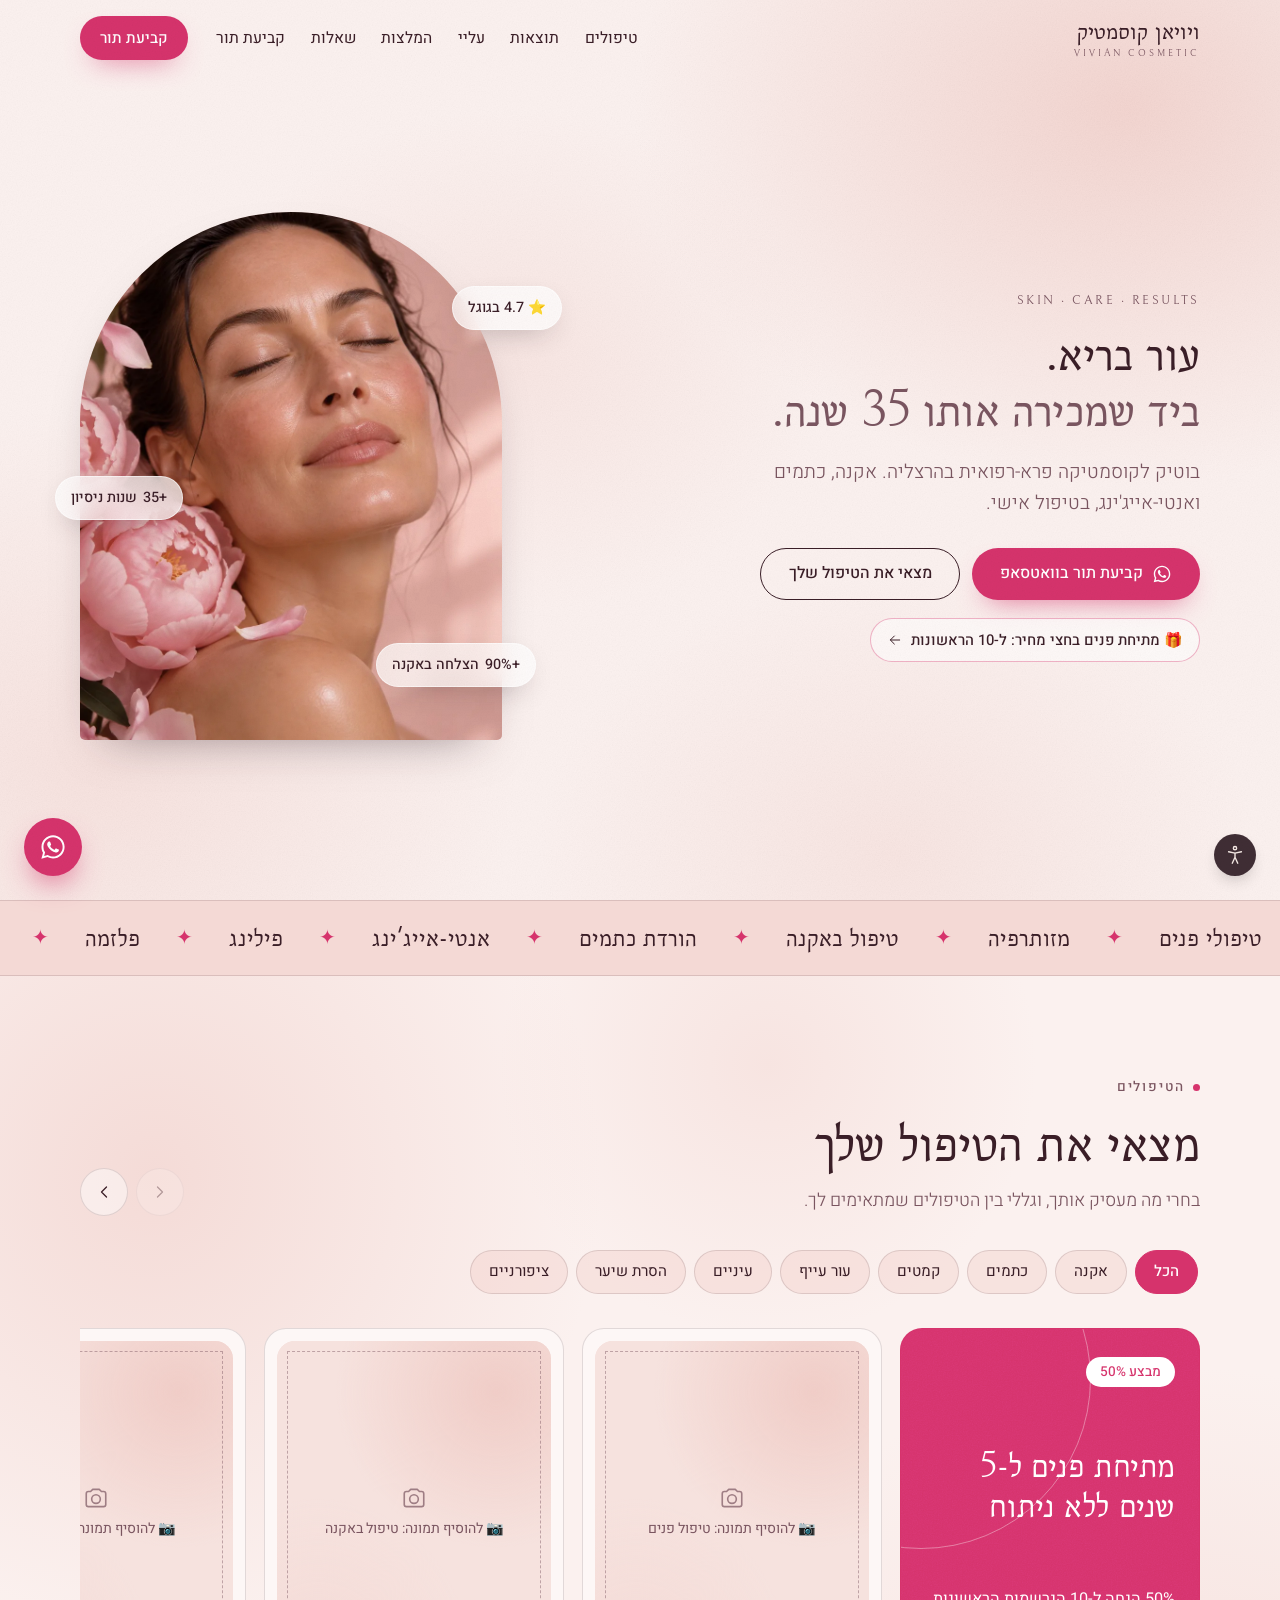
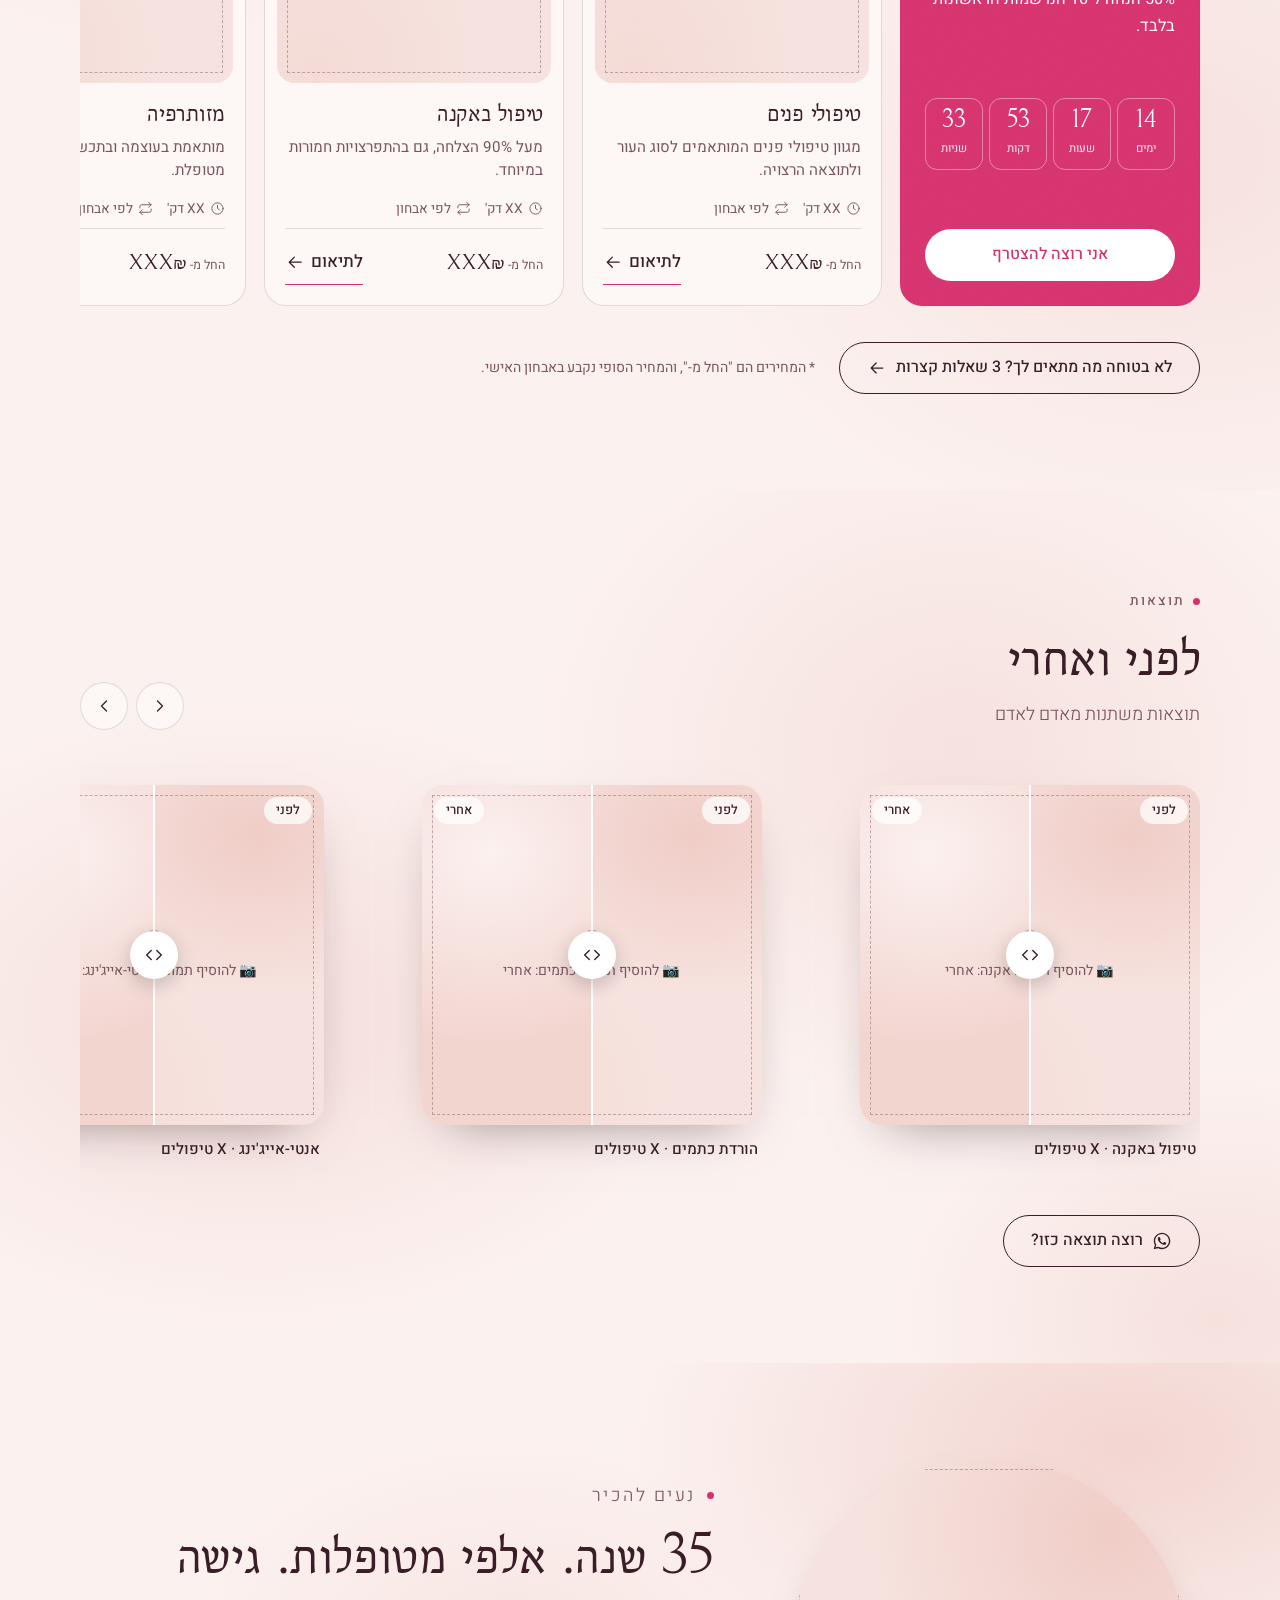
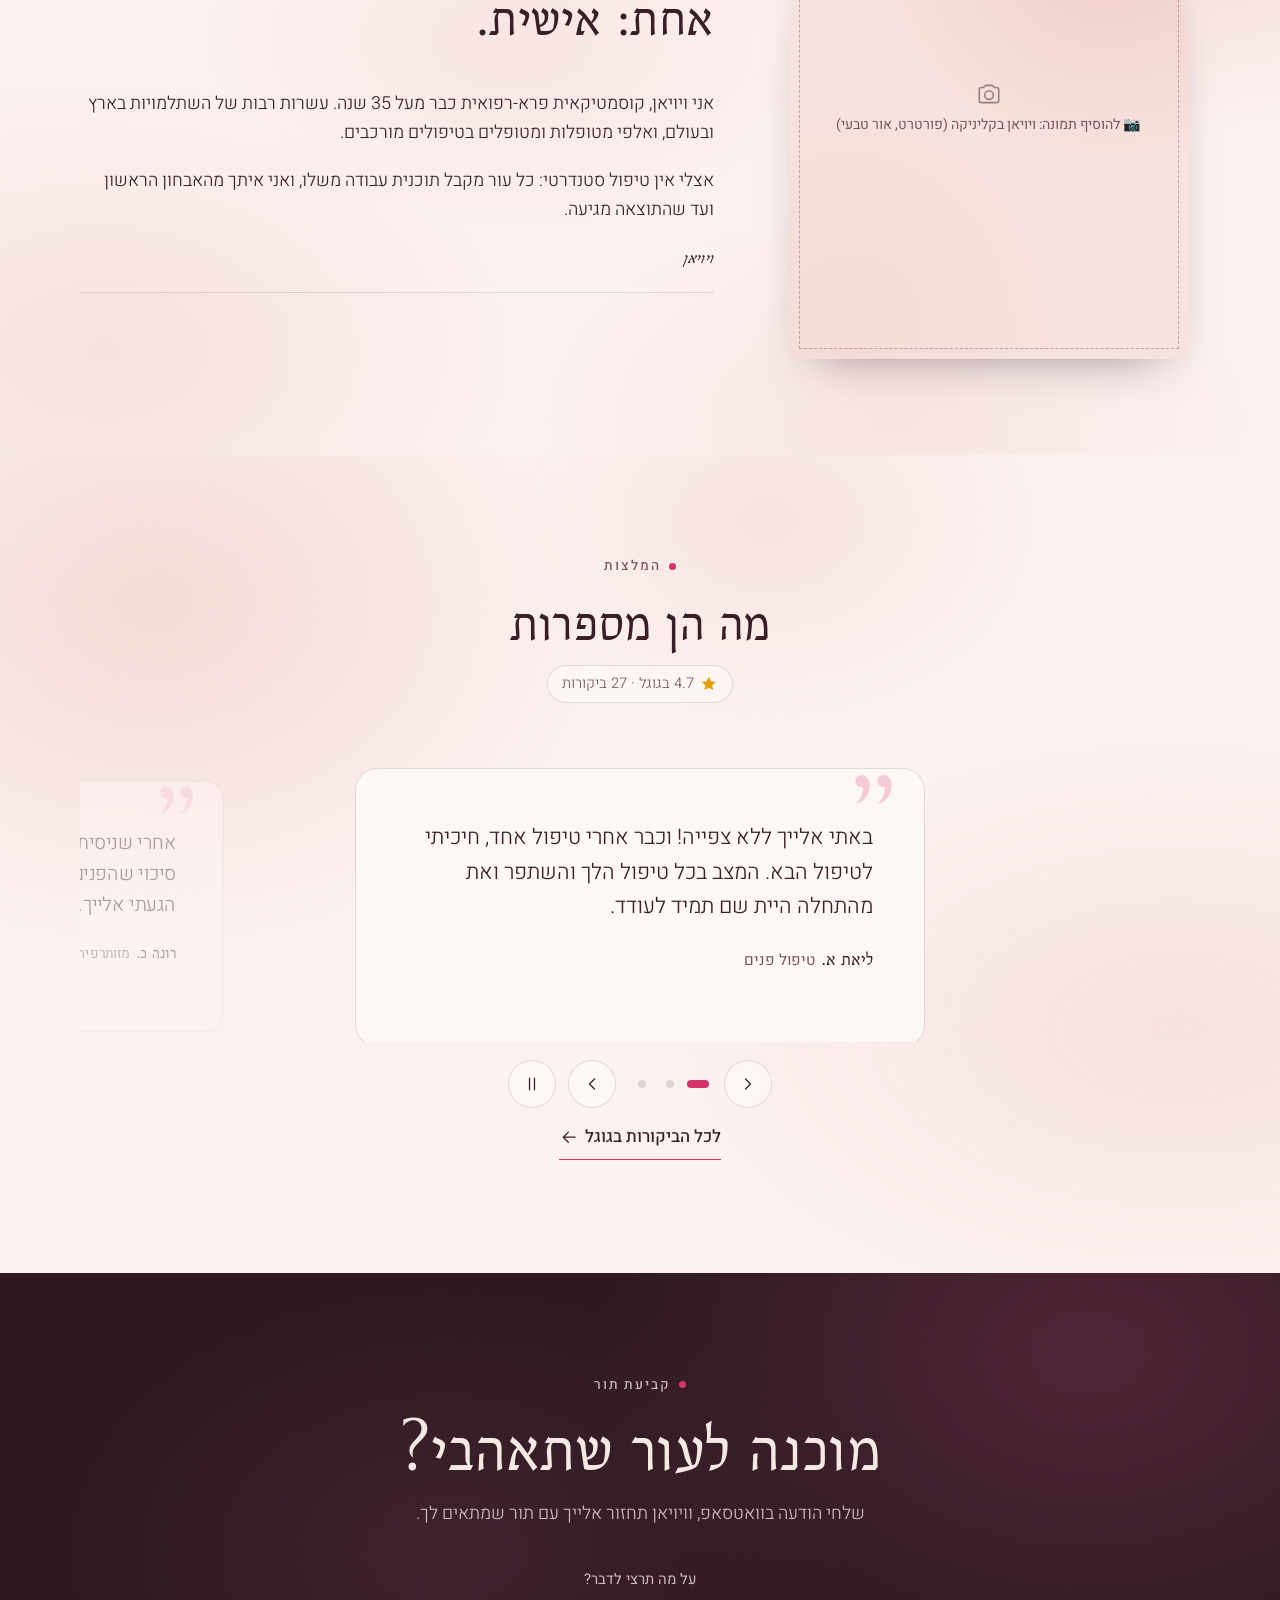
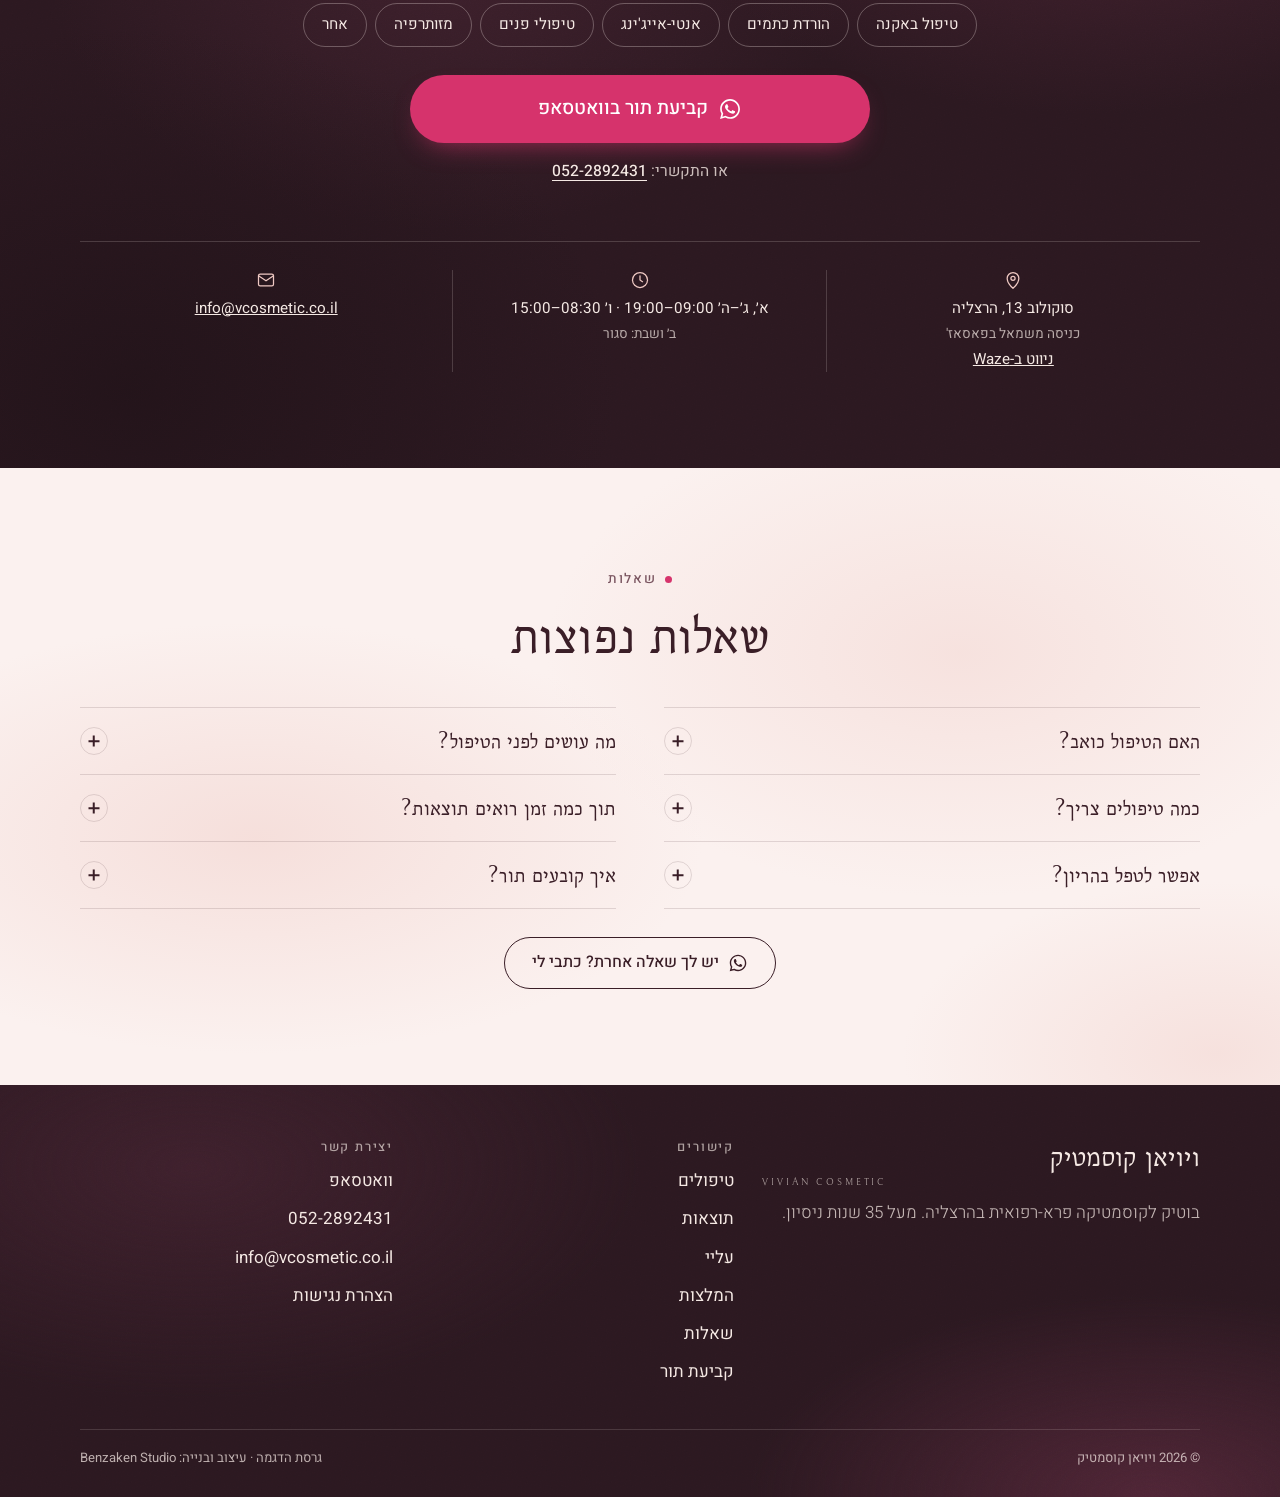
==== commit 542e1fdb: "v2: redesign – new palette, fonts, textured backgrounds, carousels, smart header Co-Authored-By: Cla" ====
--- a/index.html
+++ b/index.html
@@ -1,43 +1,47 @@
 <!doctype html>
-<html lang="he" dir="rtl" data-theme="editorial">
+<html lang="he" dir="rtl">
 <head>
   <meta charset="utf-8">
   <meta name="viewport" content="width=device-width, initial-scale=1, viewport-fit=cover">
   <!-- Title, description, Open Graph, robots and JSON-LD are generated from js/config.js.
-       The static values below are only a fallback for link previews (WhatsApp/Facebook don't run JS):
-       update them too when you create a site for a new client. -->
+       The static values below are a fallback for link previews (WhatsApp/Facebook don't run JS):
+       update them too for a new client. -->
   <title>ויויאן קוסמטיק | קוסמטיקה פרא-רפואית בהרצליה</title>
   <meta name="description" content="בוטיק לקוסמטיקה פרא-רפואית בהרצליה עם מעל 35 שנות ניסיון: אקנה, כתמים, אנטי-אייג'ינג. קביעת תור בוואטסאפ.">
   <meta name="robots" content="noindex, nofollow">
   <meta property="og:type" content="website">
   <meta property="og:locale" content="he_IL">
   <meta property="og:title" content="ויויאן קוסמטיק | קוסמטיקה פרא-רפואית בהרצליה">
-  <meta property="og:description" content="מעל 35 שנה של עור בריא. בהרצליה.">
-  <meta name="theme-color" content="#F7F1EA">
-  <link rel="icon" href="data:image/svg+xml,%3Csvg xmlns=%27http://www.w3.org/2000/svg%27 viewBox=%270 0 64 64%27%3E%3Crect width=%2764%27 height=%2764%27 rx=%2714%27 fill=%27%234A1426%27/%3E%3Ctext x=%2732%27 y=%2745%27 font-family=%27Georgia,serif%27 font-size=%2738%27 text-anchor=%27middle%27 fill=%27%23F7F1EA%27%3EV%3C/text%3E%3C/svg%3E">
+  <meta property="og:description" content="עור בריא. ביד שמכירה אותו 35 שנה.">
+  <meta property="og:image" content="https://benzakenavi25-hub.github.io/vivian-cosmetic-demo/images/hero.png">
+  <meta name="theme-color" content="#FBF1EF">
+  <link rel="icon" href="data:image/svg+xml,%3Csvg xmlns=%27http://www.w3.org/2000/svg%27 viewBox=%270 0 64 64%27%3E%3Crect width=%2764%27 height=%2764%27 rx=%2732%27 fill=%27%23D6336C%27/%3E%3Ctext x=%2732%27 y=%2744%27 font-family=%27Georgia,serif%27 font-size=%2734%27 text-anchor=%27middle%27 fill=%27%23fff%27%3EV%3C/text%3E%3C/svg%3E">
 
   <link rel="preconnect" href="https://fonts.googleapis.com">
   <link rel="preconnect" href="https://fonts.gstatic.com" crossorigin>
-  <link href="https://fonts.googleapis.com/css2?family=Assistant:wght@300;400;500;600;700&family=Frank+Ruhl+Libre:wght@400;500;700&display=swap" rel="stylesheet">
+  <link href="https://fonts.googleapis.com/css2?family=Bellefair&family=Heebo:wght@300;400;500&display=swap" rel="stylesheet">
+  <!-- Hero image preload (keep in sync with images.hero in config.js) -->
+  <link rel="preload" as="image" href="images/hero.webp" type="image/webp" fetchpriority="high">
   <link rel="stylesheet" href="css/styles.css">
 
-  <!-- Apply theme + saved accessibility prefs before first paint (avoids a flash) -->
+  <!-- Apply palette + saved accessibility prefs before first paint (no color flash) -->
   <script src="js/config.js"></script>
   <script>
     (function () {
-      var c = window.SITE_CONFIG || {};
-      var root = document.documentElement;
-      var themes = ["editorial", "noir", "clinic", "warm"];
-      var t = c.theme;
+      var c = window.SITE_CONFIG || {}, root = document.documentElement;
+      var p = c.palette || {};
       try {
-        var q = new URLSearchParams(location.search);
-        if (q.get("themes") === "1" && themes.indexOf(sessionStorage.getItem("demoTheme")) > -1) t = sessionStorage.getItem("demoTheme");
+        if (new URLSearchParams(location.search).get("themes") === "1") {
+          var saved = JSON.parse(sessionStorage.getItem("demoPalette") || "null");
+          if (saved) for (var k in saved) p[k] = saved[k];
+        }
         var a = JSON.parse(localStorage.getItem("a11yPrefs") || "{}");
         if (a.size) root.style.setProperty("--font-scale", a.size);
         if (a.contrast) root.classList.add("a11y-contrast");
         if (a.links) root.classList.add("a11y-links");
       } catch (e) {}
-      root.setAttribute("data-theme", themes.indexOf(t) > -1 ? t : "editorial");
+      var map = { bg: "--bg", rose: "--rose", accent: "--accent", onAccent: "--on-accent", ink: "--ink", inkSoft: "--ink-soft", plum: "--plum" };
+      for (var key in map) if (p[key]) root.style.setProperty(map[key], p[key]);
       root.classList.add("js");
     })();
   </script>
@@ -45,20 +49,12 @@
 <body>
   <a class="skip-link" href="#main">דלג לתוכן הראשי</a>
 
-  <!-- 1. Demo ribbon -->
-  <div class="demo-ribbon" id="demo-ribbon" hidden></div>
-
-  <!-- 2. Header -->
+  <!-- Smart header: hides on scroll down, returns on scroll up -->
   <header class="site-header" id="site-header">
     <div class="container header-inner">
-      <a class="wordmark" href="#top" id="header-logo" aria-label="לראש העמוד"></a>
-      <nav class="main-nav" aria-label="ניווט ראשי">
-        <ul id="nav-list"></ul>
-      </nav>
-      <a class="btn btn-primary btn-sm header-wa" id="header-wa" target="_blank" rel="noopener">
-        <span class="icon" data-icon="whatsapp" aria-hidden="true"></span>
-        <span>קביעת תור</span>
-      </a>
+      <a class="wordmark" href="#top" id="header-logo"></a>
+      <nav class="main-nav" aria-label="ניווט ראשי"><ul id="nav-list"></ul></nav>
+      <a class="btn btn-accent btn-sm header-cta" id="header-cta" target="_blank" rel="noopener">קביעת תור</a>
       <button class="menu-toggle" id="menu-toggle" type="button" aria-expanded="false" aria-controls="mobile-menu" aria-label="פתיחת תפריט">
         <span></span><span></span>
       </button>
@@ -67,68 +63,31 @@
 
   <!-- Mobile full-screen menu -->
   <div class="mobile-menu" id="mobile-menu" role="dialog" aria-modal="true" aria-label="תפריט" hidden>
-    <nav aria-label="ניווט במובייל">
-      <ul id="mobile-nav-list"></ul>
-    </nav>
+    <nav aria-label="ניווט במובייל"><ul id="mobile-nav-list"></ul></nav>
     <div class="mobile-menu-foot" id="mobile-menu-foot"></div>
   </div>
 
   <main id="main" tabindex="-1">
     <span id="top"></span>
-
-    <!-- 3. Hero -->
-    <section class="hero" id="hero" aria-labelledby="hero-title"></section>
-
-    <!-- 4. Stats -->
-    <section class="stats" id="stats" aria-label="במספרים"></section>
-
-    <!-- 5. Concerns -->
-    <section class="section concerns" id="concerns" aria-labelledby="concerns-title"></section>
-
-    <!-- 6. Treatments + prices -->
-    <section class="section treatments" id="treatments" aria-labelledby="treatments-title"></section>
-
-    <!-- 7. Promo (optional) -->
-    <section class="promo" id="promo" aria-labelledby="promo-title" hidden></section>
-
-    <!-- 8. Before / After (optional) -->
-    <section class="section before-after" id="before-after" aria-labelledby="ba-title" hidden></section>
-
-    <!-- 9. Skin quiz (optional) -->
-    <section class="section quiz" id="quiz" aria-labelledby="quiz-title" hidden></section>
-
-    <!-- 10. About -->
-    <section class="section about" id="about" aria-labelledby="about-title"></section>
-
-    <!-- 11. Testimonials (optional) -->
-    <section class="section testimonials" id="testimonials" aria-labelledby="testimonials-title" hidden></section>
-
-    <!-- 12. Brands (optional) -->
-    <section class="brands" id="brands" aria-labelledby="brands-title" hidden></section>
-
-    <!-- 13. FAQ (optional) -->
-    <section class="section faq" id="faq" aria-labelledby="faq-title" hidden></section>
-
-    <!-- 14. Contact -->
-    <section class="section contact" id="contact" aria-labelledby="contact-title"></section>
+    <section class="hero tex-a" id="hero" aria-labelledby="hero-title"></section>
+    <div class="marquee" id="marquee" aria-hidden="true"></div>
+    <section class="section tex-b" id="treatments" aria-labelledby="treatments-title"></section>
+    <section class="section tex-c" id="results" aria-labelledby="results-title" hidden></section>
+    <section class="section tex-a" id="about" aria-labelledby="about-title"></section>
+    <section class="section tex-b" id="testimonials" aria-labelledby="testimonials-title" hidden></section>
+    <section class="section dark" id="booking" aria-labelledby="booking-title"></section>
+    <section class="section tex-c" id="faq" aria-labelledby="faq-title" hidden></section>
   </main>
 
-  <!-- 15. Footer -->
-  <footer class="site-footer" id="site-footer"></footer>
+  <footer class="site-footer dark" id="site-footer"></footer>
 
-  <!-- 16. Mobile sticky bottom bar -->
+  <!-- Mobile sticky bar / desktop floating WhatsApp -->
   <nav class="mobile-bar" id="mobile-bar" aria-label="פעולות מהירות"></nav>
-
-  <!-- 17. Floating WhatsApp (desktop) -->
-  <a class="wa-float" id="wa-float" target="_blank" rel="noopener" aria-label="שליחת הודעה בוואטסאפ">
-    <span class="icon" data-icon="whatsapp" aria-hidden="true"></span>
-  </a>
+  <a class="wa-float" id="wa-float" target="_blank" rel="noopener" aria-label="שליחת הודעה בוואטסאפ"><span data-icon="whatsapp"></span></a>
 
   <!-- Accessibility toolbar -->
   <div class="a11y" id="a11y">
-    <button class="a11y-toggle" id="a11y-toggle" type="button" aria-expanded="false" aria-controls="a11y-panel" aria-label="תפריט נגישות">
-      <span class="icon" data-icon="a11y" aria-hidden="true"></span>
-    </button>
+    <button class="a11y-toggle" id="a11y-toggle" type="button" aria-expanded="false" aria-controls="a11y-panel" aria-label="תפריט נגישות"><span data-icon="a11y"></span></button>
     <div class="a11y-panel" id="a11y-panel" role="group" aria-label="הגדרות נגישות" hidden>
       <p class="a11y-title">נגישות</p>
       <div class="a11y-row">
@@ -142,21 +101,18 @@
     </div>
   </div>
 
-  <!-- Bottom sheet (mobile concern details) -->
-  <div class="sheet" id="sheet" hidden>
-    <div class="sheet-backdrop" data-close-sheet></div>
-    <div class="sheet-panel" role="dialog" aria-modal="true" aria-labelledby="sheet-title" tabindex="-1">
-      <button class="sheet-close" type="button" data-close-sheet aria-label="סגירה">
-        <span class="icon" data-icon="close" aria-hidden="true"></span>
-      </button>
-      <div class="sheet-body" id="sheet-body"></div>
+  <!-- Quiz modal (bottom sheet on mobile) -->
+  <div class="modal" id="quiz-modal" hidden>
+    <div class="modal-backdrop" data-close-modal></div>
+    <div class="modal-panel" role="dialog" aria-modal="true" aria-labelledby="quiz-modal-title" tabindex="-1">
+      <button class="modal-close" type="button" data-close-modal aria-label="סגירת השאלון"><span data-icon="close"></span></button>
+      <p class="kicker" id="quiz-modal-title"></p>
+      <div id="quiz-body" aria-live="polite"></div>
     </div>
   </div>
 
   <noscript>
-    <div class="noscript">
-      <p>ויויאן קוסמטיק · סוקולוב 13, הרצליה · <a href="tel:+972522892431">052-2892431</a></p>
-    </div>
+    <p class="noscript">ויויאן קוסמטיק · סוקולוב 13, הרצליה · <a href="tel:+972522892431">052-2892431</a></p>
   </noscript>
 
   <script src="js/main.js" defer></script>
--- a/css/styles.css
+++ b/css/styles.css
@@ -1,748 +1,683 @@
 /* =====================================================================
-   Beauty Clinic Template — styles
-   - Themes are pure CSS variables, switched by <html data-theme="...">
+   Beauty Clinic Template v2 — styles
+   - Colors are CSS variables, overridden from js/config.js (palette)
+   - Textured "suede + film grain" backgrounds, 100% CSS/SVG
    - RTL-first: logical properties (inline-start = right in Hebrew)
    ===================================================================== */
 
-/* ---------- 1. Themes ---------- */
-:root,
-[data-theme="editorial"] {
-  --bg: #F7F1EA;          /* page background */
-  --bg-alt: #F1E7DC;      /* alternate section background */
-  --surface: #FFFBF7;     /* cards */
-  --text: #2A1A1F;
-  --text-muted: #6B5359;
-  --primary: #4A1426;     /* buttons, headings accents */
-  --on-primary: #FBF4EE;
-  --accent: #B08D57;      /* decorative gold (not for small text) */
-  --soft: #E9CFC4;        /* blush */
-  --line: rgba(74, 20, 38, .16);
-  --ph-a: #EAD7CC;        /* placeholder gradient */
-  --ph-b: #F5ECE4;
-  --ph-c: #DCC2B4;
-  --promo-bg: #4A1426;
-  --promo-text: #FBF4EE;
-  --promo-accent: #E2C38F;
-  --shadow: 0 18px 50px -24px rgba(74, 20, 38, .35);
-  --grain-opacity: .06;
-  color-scheme: light;
-}
-
-[data-theme="noir"] {
-  --bg: #141012;
-  --bg-alt: #1C1619;
-  --surface: #221B1E;
-  --text: #F3E9E1;
-  --text-muted: #C7B7AE;
-  --primary: #C9957B;
-  --on-primary: #141012;
-  --accent: #C9957B;
-  --soft: #3A2A2C;
-  --line: rgba(243, 233, 225, .14);
-  --ph-a: #2B2124;
-  --ph-b: #1E1719;
-  --ph-c: #3A2B2A;
-  --promo-bg: #C9957B;
-  --promo-text: #141012;
-  --promo-accent: #141012;
-  --shadow: 0 18px 50px -20px rgba(0, 0, 0, .7);
-  --grain-opacity: .08;
-  color-scheme: dark;
-}
-
-[data-theme="clinic"] {
-  --bg: #FFFFFF;
-  --bg-alt: #F3F6F4;
-  --surface: #FFFFFF;
-  --text: #2B2F2D;
-  --text-muted: #59615C;
-  --primary: #4E6B58;     /* darker sage for AA contrast */
-  --on-primary: #FFFFFF;
-  --accent: #7C9A86;      /* brand sage (decorative) */
-  --soft: #DCE7DF;
-  --line: rgba(43, 47, 45, .13);
-  --ph-a: #E3ECE6;
-  --ph-b: #F5F8F6;
-  --ph-c: #CBDACF;
-  --promo-bg: #2B2F2D;
-  --promo-text: #FFFFFF;
-  --promo-accent: #A9C4B1;
-  --shadow: 0 18px 50px -26px rgba(43, 47, 45, .35);
-  --grain-opacity: 0;
-  color-scheme: light;
-}
-
-[data-theme="warm"] {
-  --bg: #EFE6DC;
-  --bg-alt: #E8DCCF;
-  --surface: #F8F2EB;
-  --text: #3B2619;
-  --text-muted: #6B5243;
-  --primary: #8F4C2E;     /* deeper terracotta for AA contrast */
-  --on-primary: #FFF8F2;
-  --accent: #B86B4B;      /* brand terracotta (decorative) */
-  --soft: #E2C9B6;
-  --line: rgba(59, 38, 25, .16);
-  --ph-a: #E3D2C2;
-  --ph-b: #F3EAE1;
-  --ph-c: #D5BCA6;
-  --promo-bg: #3B2619;
-  --promo-text: #FFF8F2;
-  --promo-accent: #E9A988;
-  --shadow: 0 18px 50px -24px rgba(59, 38, 25, .35);
-  --grain-opacity: .07;
-  color-scheme: light;
-}
-
-/* High-contrast mode (accessibility toolbar) — overrides any theme */
-html.a11y-contrast {
-  --bg: #FFFFFF; --bg-alt: #FFFFFF; --surface: #FFFFFF;
-  --text: #000000; --text-muted: #000000;
-  --primary: #000000; --on-primary: #FFFFFF; --accent: #000000;
-  --soft: #FFFFFF; --line: #000000;
-  --ph-a: #FFFFFF; --ph-b: #FFFFFF; --ph-c: #FFFFFF;
-  --promo-bg: #000000; --promo-text: #FFFFFF; --promo-accent: #FFFF00;
-  --shadow: none; --grain-opacity: 0;
-}
-html.a11y-contrast .card, html.a11y-contrast .btn { border: 2px solid #000 !important; }
-html.a11y-links a { text-decoration: underline !important; text-underline-offset: 3px; }
-
-/* ---------- 2. Base ---------- */
+/* ---------- 1. Tokens ---------- */
 :root {
-  --font-serif: "Frank Ruhl Libre", "David", Georgia, serif;
-  --font-sans: "Assistant", "Heebo", Arial, sans-serif;
+  /* palette (defaults; config.js overrides them) */
+  --bg: #FBF1EF;
+  --rose: #EFC9C3;
+  --accent: #D6336C;
+  --on-accent: #FFFFFF;
+  --ink: #3A1E27;
+  --ink-soft: #7A5560;
+  --plum: #2B1820;
+  --cream: #F5E9E4;
+
+  /* derived tones (recolor automatically per client) */
+  --warm: color-mix(in srgb, var(--rose) 38%, var(--bg));        /* ≈ #F6DED8 */
+  --card: color-mix(in srgb, #FFFFFF 45%, var(--bg));
+  --line: color-mix(in srgb, var(--ink) 14%, transparent);
+  --plum-2: color-mix(in srgb, var(--plum) 70%, #6A3349);        /* ≈ #3D2230 */
+  --plum-3: color-mix(in srgb, var(--plum) 80%, #000);           /* ≈ #241319 */
+  --plum-4: color-mix(in srgb, var(--plum) 55%, #7A3550);        /* ≈ #4A2534 */
+
+  /* fine film grain (SVG feTurbulence) */
+  --grain: url("data:image/svg+xml,%3Csvg xmlns='http://www.w3.org/2000/svg' width='240' height='240'%3E%3Cfilter id='n'%3E%3CfeTurbulence type='fractalNoise' baseFrequency='.8' numOctaves='3' stitchTiles='stitch'/%3E%3CfeColorMatrix type='saturate' values='0'/%3E%3C/filter%3E%3Crect width='100%25' height='100%25' filter='url(%23n)'/%3E%3C/svg%3E");
+
+  --font-display: "Bellefair", "Times New Roman", serif;
+  --font-body: "Heebo", Arial, sans-serif;
   --font-scale: 1;
-  --radius: 14px;
-  --radius-sm: 10px;
+
+  --radius-card: 22px;
+  --radius-sm: 14px;
   --container: 1200px;
   --gutter: clamp(16px, 4vw, 40px);
-  --header-h: 72px;
+  --header-h: 76px;
   --ease: cubic-bezier(.22, .61, .36, 1);
-}
-
+  --shadow: 0 20px 50px -28px color-mix(in srgb, var(--plum) 55%, transparent);
+}
+
+/* High contrast (accessibility toolbar) overrides the palette */
+html.a11y-contrast {
+  --bg: #FFFFFF !important; --rose: #FFFFFF !important; --warm: #FFFFFF; --card: #FFFFFF;
+  --accent: #000000 !important; --on-accent: #FFFFFF !important;
+  --ink: #000000 !important; --ink-soft: #000000 !important;
+  --plum: #000000 !important; --cream: #FFFFFF; --line: #000000;
+}
+html.a11y-contrast body::before, html.a11y-contrast .dark::after { display: none; }
+html.a11y-contrast .btn, html.a11y-contrast .card { border: 2px solid currentColor !important; }
+html.a11y-links a { text-decoration: underline !important; text-underline-offset: 3px; }
+
+/* ---------- 2. Base ---------- */
 *, *::before, *::after { box-sizing: border-box; }
 
 html {
   font-size: calc(100% * var(--font-scale));
   scroll-behavior: smooth;
-  scroll-padding-top: calc(var(--header-h) + 12px);
+  scroll-padding-top: 24px;
   -webkit-text-size-adjust: 100%;
 }
 
 body {
   margin: 0;
-  font-family: var(--font-sans);
+  font-family: var(--font-body);
+  font-weight: 400;
   font-size: 1.0625rem;
-  line-height: 1.7;
-  color: var(--text);
+  line-height: 1.65;
+  color: var(--ink);
   background: var(--bg);
   overflow-x: hidden;
   -webkit-font-smoothing: antialiased;
 }
-@supports (overflow: clip) { body { overflow-x: clip; } }
-
-/* subtle paper grain */
+/* html must clip too, otherwise body overflow is propagated to the viewport and stops clipping */
+@supports (overflow: clip) { html, body { overflow-x: clip; } }
+
+/* Film grain over the whole site, seamless (fixed, never intercepts clicks) */
 body::before {
   content: "";
   position: fixed; inset: 0;
+  z-index: 200;
   pointer-events: none;
-  z-index: 0;
-  opacity: var(--grain-opacity);
-  background-image: url("data:image/svg+xml,%3Csvg xmlns='http://www.w3.org/2000/svg' width='160' height='160'%3E%3Cfilter id='n'%3E%3CfeTurbulence type='fractalNoise' baseFrequency='.85' numOctaves='3' stitchTiles='stitch'/%3E%3C/filter%3E%3Crect width='100%25' height='100%25' filter='url(%23n)'/%3E%3C/svg%3E");
-}
-body > * { position: relative; z-index: 1; }
+  background-image: var(--grain);
+  opacity: .075;
+  mix-blend-mode: multiply;
+}
 
 img { max-width: 100%; display: block; }
 a { color: inherit; }
 button { font: inherit; color: inherit; }
-h1, h2, h3, h4 { font-family: var(--font-serif); font-weight: 500; line-height: 1.08; margin: 0; letter-spacing: -.01em; }
+h1, h2, h3, h4 { font-family: var(--font-display); font-weight: 400; line-height: 1.05; margin: 0; letter-spacing: -.01em; }
 p { margin: 0 0 1em; }
 ul { margin: 0; padding: 0; list-style: none; }
 [hidden] { display: none !important; }
 
-:focus-visible {
-  outline: 3px solid var(--primary);
-  outline-offset: 3px;
-  border-radius: 4px;
-}
+:focus-visible { outline: 2px solid var(--ink); outline-offset: 3px; border-radius: 6px; }
+.dark :focus-visible { outline-color: var(--cream); }
 
 .skip-link {
-  position: absolute; inset-inline-start: 12px; top: -100px;
-  z-index: 1000;
-  background: var(--primary); color: var(--on-primary);
-  padding: 10px 18px; border-radius: var(--radius-sm);
-  text-decoration: none; font-weight: 600;
+  position: absolute; inset-inline-start: 12px; top: -100px; z-index: 400;
+  background: var(--ink); color: var(--bg); padding: 10px 18px; border-radius: 999px;
+  text-decoration: none; font-weight: 500;
 }
 .skip-link:focus { top: 12px; }
-
-.visually-hidden {
-  position: absolute !important; width: 1px; height: 1px;
-  overflow: hidden; clip: rect(0 0 0 0); white-space: nowrap;
-}
-
+.visually-hidden { position: absolute !important; width: 1px; height: 1px; overflow: hidden; clip: rect(0 0 0 0); white-space: nowrap; }
 .container { width: 100%; max-width: var(--container); margin-inline: auto; padding-inline: var(--gutter); }
-
-.icon { display: inline-flex; width: 1.25em; height: 1.25em; flex: none; }
+.icon { display: inline-flex; width: 1.2em; height: 1.2em; flex: none; }
 .icon svg { width: 100%; height: 100%; }
-
-/* ---------- 3. Typography helpers ---------- */
+.noscript { padding: 24px; text-align: center; }
+
+/* ---------- 3. Textured backgrounds ---------- */
+/* Light "suede" walls: blurred color clouds, positions vary per section */
+.tex-a {
+  background:
+    radial-gradient(55% 60% at 88% 12%, color-mix(in srgb, var(--rose) 70%, transparent) 0%, transparent 70%),
+    radial-gradient(45% 55% at 8% 85%, var(--warm) 0%, transparent 72%),
+    radial-gradient(35% 40% at 40% 40%, color-mix(in srgb, var(--rose) 28%, transparent) 0%, transparent 70%),
+    radial-gradient(40% 45% at 70% 95%, color-mix(in srgb, var(--warm) 80%, transparent) 0%, transparent 70%),
+    var(--bg);
+}
+.tex-b {
+  background:
+    radial-gradient(50% 60% at 12% 18%, color-mix(in srgb, var(--rose) 55%, transparent) 0%, transparent 70%),
+    radial-gradient(55% 50% at 92% 70%, var(--warm) 0%, transparent 70%),
+    radial-gradient(30% 35% at 60% 8%, color-mix(in srgb, var(--rose) 32%, transparent) 0%, transparent 70%),
+    var(--bg);
+}
+.tex-c {
+  background:
+    radial-gradient(45% 55% at 75% 30%, var(--warm) 0%, transparent 72%),
+    radial-gradient(50% 50% at 20% 60%, color-mix(in srgb, var(--rose) 45%, transparent) 0%, transparent 70%),
+    radial-gradient(35% 40% at 95% 95%, color-mix(in srgb, var(--rose) 40%, transparent) 0%, transparent 70%),
+    var(--bg);
+}
+
+/* Dark "plum suede" walls: deeper clouds + stronger grain (overlay) */
+.dark {
+  position: relative; isolation: isolate;
+  color: var(--cream);
+  background:
+    radial-gradient(60% 70% at 85% 10%, var(--plum-4) 0%, transparent 65%),
+    radial-gradient(55% 65% at 10% 90%, var(--plum-3) 0%, transparent 70%),
+    radial-gradient(45% 50% at 35% 35%, var(--plum-2) 0%, transparent 70%),
+    var(--plum);
+}
+.dark::after {
+  content: ""; position: absolute; inset: 0; z-index: -1; pointer-events: none;
+  background-image: var(--grain); opacity: .11; mix-blend-mode: overlay;
+}
+.site-footer.dark {
+  background:
+    radial-gradient(50% 80% at 15% 20%, var(--plum-2) 0%, transparent 70%),
+    radial-gradient(45% 70% at 90% 100%, var(--plum-4) 0%, transparent 70%),
+    var(--plum);
+}
+
+/* ---------- 4. Type helpers ---------- */
+.en { font-family: var(--font-display); text-transform: uppercase; letter-spacing: .2em; font-size: .78rem; direction: ltr; unicode-bidi: isolate; }
 .kicker {
   display: inline-flex; align-items: center; gap: .6em;
-  font-family: var(--font-sans);
-  font-size: .82rem; font-weight: 600; letter-spacing: .12em;
-  color: var(--primary);
-  margin-bottom: 1rem;
-}
-.kicker::before { content: ""; width: 28px; height: 1px; background: currentColor; }
-
-.section { padding-block: clamp(72px, 11vw, 140px); }
-.section-head { max-width: 760px; margin-bottom: clamp(36px, 5vw, 64px); }
+  font-size: .85rem; font-weight: 500; letter-spacing: .14em; color: var(--ink-soft);
+  margin: 0 0 .9rem;
+}
+.kicker::before { content: ""; width: 7px; height: 7px; border-radius: 50%; background: var(--accent); }
+.dark .kicker { color: color-mix(in srgb, var(--cream) 78%, transparent); }
+
+.section { padding-block: clamp(56px, 8vw, 96px); }
+.section-head { margin-bottom: clamp(24px, 3.5vw, 40px); max-width: 680px; }
 .section-head.center { margin-inline: auto; text-align: center; }
-.section-head.center .kicker::after { content: ""; width: 28px; height: 1px; background: currentColor; }
-.section-title { font-size: clamp(2.2rem, 5.4vw, 4rem); }
-.section-lead { color: var(--text-muted); font-size: 1.125rem; margin-top: 1rem; max-width: 60ch; }
-.section-head.center .section-lead { margin-inline: auto; }
-.section-cta { margin-top: clamp(36px, 5vw, 56px); display: flex; flex-wrap: wrap; gap: 12px; align-items: center; }
-.section-cta.center { justify-content: center; }
-.alt-bg { background: var(--bg-alt); }
-
-/* ---------- 4. Buttons ---------- */
+.section-title { font-size: clamp(2.3rem, 4.6vw, 3.7rem); }
+.section-lead { color: var(--ink-soft); font-weight: 300; font-size: 1.12rem; margin: .7rem 0 0; }
+.head-row { display: flex; align-items: flex-end; justify-content: space-between; gap: 20px; flex-wrap: wrap; margin-bottom: clamp(20px, 3vw, 32px); }
+.head-row .section-head { margin-bottom: 0; }
+
+/* ---------- 5. Buttons ---------- */
 .btn {
   display: inline-flex; align-items: center; justify-content: center; gap: .55em;
-  min-height: 52px; padding: 0 1.6em;
-  border-radius: var(--radius);
-  border: 1px solid transparent;
-  font-weight: 600; font-size: 1rem; line-height: 1.2;
-  text-decoration: none; cursor: pointer;
-  transition: transform .25s var(--ease), background-color .25s, color .25s, box-shadow .25s, border-color .25s;
+  min-height: 52px; padding: 0 1.7em; border-radius: 999px;
+  border: 1px solid transparent; font-weight: 500; font-size: 1rem; line-height: 1.2;
+  text-decoration: none; cursor: pointer; white-space: nowrap;
+  transition: transform .25s var(--ease), box-shadow .25s var(--ease), background-color .25s, color .25s;
   -webkit-tap-highlight-color: transparent;
 }
-.btn-primary { background: var(--primary); color: var(--on-primary); box-shadow: var(--shadow); }
-.btn-outline { background: transparent; color: var(--primary); border-color: currentColor; }
-.btn-ghost { background: var(--surface); color: var(--text); border-color: var(--line); }
-.btn-sm { min-height: 42px; padding: 0 1.1em; font-size: .95rem; }
-.btn-block { width: 100%; }
+.btn-accent { background: var(--accent); color: var(--on-accent); box-shadow: 0 12px 28px -14px color-mix(in srgb, var(--accent) 80%, transparent); }
+.btn-outline { background: transparent; color: var(--ink); border-color: var(--ink); }
+.dark .btn-outline { color: var(--cream); border-color: color-mix(in srgb, var(--cream) 60%, transparent); }
+.btn-light { background: var(--on-accent); color: var(--accent); }
+.btn-sm { min-height: 44px; padding: 0 1.25em; font-size: .95rem; }
+.btn-xl { min-height: 68px; padding: 0 2.4em; font-size: 1.2rem; }
+.btn .icon { width: 1.25em; height: 1.25em; }
 @media (hover: hover) {
   .btn:hover { transform: translateY(-2px); }
-  .btn-outline:hover { background: var(--primary); color: var(--on-primary); border-color: var(--primary); }
+  .btn-accent:hover { box-shadow: 0 18px 34px -14px color-mix(in srgb, var(--accent) 85%, transparent); }
+  .btn-outline:hover { background: var(--ink); color: var(--bg); }
+  .dark .btn-outline:hover { background: var(--cream); color: var(--plum); }
 }
 .btn:active { transform: translateY(0) scale(.98); }
 
-/* ---------- 5. Demo ribbon + header ---------- */
-.demo-ribbon {
-  background: var(--primary); color: var(--on-primary);
-  text-align: center; font-size: .82rem; letter-spacing: .04em;
-  padding: 6px var(--gutter);
-}
-
+.text-link {
+  display: inline-flex; align-items: center; gap: .35em; font-weight: 500; text-decoration: none;
+  border-bottom: 1px solid var(--accent); padding-bottom: 1px; min-height: 44px;
+}
+
+/* ---------- 6. Smart header ---------- */
 .site-header {
-  position: sticky; top: 0; z-index: 50;
-  background: color-mix(in srgb, var(--bg) 88%, transparent);
+  position: fixed; top: 0; inset-inline: 0; z-index: 100;
+  transition: transform .3s var(--ease), background-color .3s, border-color .3s;
+  border-bottom: 1px solid transparent;
+}
+.site-header.is-solid {
+  background: color-mix(in srgb, var(--bg) 80%, transparent);
   -webkit-backdrop-filter: blur(12px); backdrop-filter: blur(12px);
-  border-bottom: 1px solid transparent;
-  transition: border-color .3s, box-shadow .3s;
-}
-@supports not (background: color-mix(in srgb, red 50%, transparent)) { .site-header { background: var(--bg); } }
-.site-header.is-scrolled { border-bottom-color: var(--line); }
-.header-inner { display: flex; align-items: center; gap: 24px; min-height: var(--header-h); }
-.wordmark {
-  font-family: var(--font-serif); font-size: 1.6rem; font-weight: 500;
-  text-decoration: none; color: var(--primary); white-space: nowrap; line-height: 1;
-  display: flex; flex-direction: column; gap: 4px;
-}
-.wordmark small { font-family: var(--font-sans); font-size: .62rem; letter-spacing: .32em; color: var(--text-muted); font-weight: 500; direction: ltr; text-align: end; }
+  border-bottom-color: var(--line);
+}
+.site-header.is-hidden { transform: translateY(-100%); }
+.header-inner { display: flex; align-items: center; gap: 28px; height: var(--header-h); }
+.wordmark { display: flex; flex-direction: column; text-decoration: none; line-height: 1; gap: 5px; }
+.wordmark b { font-family: var(--font-display); font-weight: 400; font-size: 1.65rem; }
+.wordmark .en { font-size: .58rem; letter-spacing: .32em; color: var(--ink-soft); text-align: end; }
 .main-nav { margin-inline-start: auto; display: none; }
-.main-nav ul { display: flex; gap: clamp(14px, 2vw, 28px); }
-.main-nav a {
-  text-decoration: none; font-weight: 500; font-size: .98rem; position: relative; padding-block: 6px;
-}
+.main-nav ul { display: flex; gap: clamp(16px, 2vw, 30px); }
+.main-nav a { text-decoration: none; font-size: .98rem; position: relative; padding-block: 8px; }
 .main-nav a::after {
-  content: ""; position: absolute; inset-inline: 0; bottom: 0; height: 1px; background: var(--primary);
-  transform: scaleX(0); transform-origin: right; transition: transform .35s var(--ease);
+  content: ""; position: absolute; inset-inline: 0; bottom: 2px; height: 1px; background: var(--accent);
+  transform: scaleX(0); transform-origin: right; transition: transform .3s var(--ease);
 }
 .main-nav a:hover::after, .main-nav a:focus-visible::after { transform: scaleX(1); }
-.header-wa { display: none; }
-
+.header-cta { display: none; }
 .menu-toggle {
-  margin-inline-start: auto;
-  width: 46px; height: 46px; border: 1px solid var(--line); border-radius: 50%;
-  background: transparent; cursor: pointer; position: relative;
-}
-.menu-toggle span {
-  position: absolute; left: 13px; right: 13px; height: 1.5px; background: var(--text);
-  transition: transform .35s var(--ease), top .35s var(--ease);
-}
+  margin-inline-start: auto; width: 46px; height: 46px; border-radius: 50%;
+  border: 1px solid var(--line); background: color-mix(in srgb, var(--bg) 60%, transparent);
+  cursor: pointer; position: relative;
+}
+.menu-toggle span { position: absolute; left: 13px; right: 13px; height: 1.5px; background: var(--ink); transition: transform .3s var(--ease), top .3s var(--ease); }
 .menu-toggle span:first-child { top: 18px; }
 .menu-toggle span:last-child { top: 26px; }
 .menu-toggle[aria-expanded="true"] span:first-child { top: 22px; transform: rotate(45deg); }
 .menu-toggle[aria-expanded="true"] span:last-child { top: 22px; transform: rotate(-45deg); }
-
 @media (min-width: 1024px) {
-  .main-nav, .header-wa { display: flex; }
+  .main-nav, .header-cta { display: flex; }
   .menu-toggle { display: none; }
 }
 
-/* Mobile full-screen menu */
 .mobile-menu {
-  position: fixed; inset: 0; z-index: 45;
-  background: var(--bg);
-  padding: calc(var(--header-h) + 40px) var(--gutter) 40px;
+  position: fixed; inset: 0; z-index: 90; overflow-y: auto;
+  padding: calc(var(--header-h) + 24px) var(--gutter) 32px;
   display: flex; flex-direction: column; justify-content: space-between;
-  opacity: 0; transform: translateY(-12px);
-  transition: opacity .35s var(--ease), transform .35s var(--ease);
-  overflow-y: auto;
-}
-.mobile-menu.is-open { opacity: 1; transform: none; }
-.mobile-menu li { overflow: hidden; border-bottom: 1px solid var(--line); }
+  opacity: 0; transition: opacity .3s var(--ease);
+}
+.mobile-menu.is-open { opacity: 1; }
+.mobile-menu li { border-bottom: 1px solid var(--line); overflow: hidden; }
 .mobile-menu nav a {
-  display: block; padding: 14px 0;
-  font-family: var(--font-serif); font-size: clamp(1.9rem, 8vw, 2.6rem); text-decoration: none; line-height: 1.2;
-  transform: translateY(100%); transition: transform .5s var(--ease);
+  display: block; padding: 12px 0; text-decoration: none;
+  font-family: var(--font-display); font-size: clamp(2rem, 9vw, 2.8rem); line-height: 1.15;
+  transform: translateY(100%); transition: transform .45s var(--ease);
 }
 .mobile-menu.is-open nav a { transform: none; }
-.mobile-menu-foot { display: grid; gap: 12px; margin-top: 32px; }
-.mobile-menu-foot p { color: var(--text-muted); margin: 0; font-size: .95rem; }
+.mobile-menu-foot { display: grid; gap: 10px; margin-top: 28px; }
+.mobile-menu-foot p { margin: 0; color: var(--ink-soft); font-size: .95rem; text-align: center; }
 body.menu-open { overflow: hidden; }
 
-/* ---------- 6. Image placeholder component ---------- */
-.media {
-  position: relative; overflow: hidden;
-  border-radius: var(--radius);
-  background: var(--ph-b);
-  aspect-ratio: var(--ratio, 4 / 3);
-}
-.media img { width: 100%; height: 100%; object-fit: cover; }
-.ratio-hero { --ratio: 4 / 5; }
-.ratio-card { --ratio: 4 / 3; }
-.ratio-square { --ratio: 1 / 1; }
-.ratio-about { --ratio: 4 / 5; }
-
+/* ---------- 7. Image placeholder ---------- */
+.media { position: relative; overflow: hidden; border-radius: 18px; aspect-ratio: var(--ratio, 4 / 5); background: var(--warm); }
+.media img, .media picture { width: 100%; height: 100%; object-fit: cover; }
 .placeholder {
-  position: absolute; inset: 0;
-  display: flex; flex-direction: column; align-items: center; justify-content: center; gap: 10px;
-  padding: 24px; text-align: center;
+  position: absolute; inset: 0; display: flex; flex-direction: column; align-items: center; justify-content: center; gap: 8px;
+  padding: 20px; text-align: center; color: var(--ink-soft); font-size: .88rem; line-height: 1.45;
   background:
-    radial-gradient(120% 90% at 85% 10%, var(--ph-a) 0%, transparent 60%),
-    radial-gradient(90% 80% at 10% 95%, var(--ph-c) 0%, transparent 65%),
-    var(--ph-b);
-  color: var(--text-muted);
-  font-size: .9rem; line-height: 1.5;
+    radial-gradient(90% 70% at 80% 15%, color-mix(in srgb, var(--rose) 85%, transparent) 0%, transparent 65%),
+    radial-gradient(80% 70% at 15% 95%, color-mix(in srgb, var(--rose) 55%, var(--bg)) 0%, transparent 70%),
+    var(--warm);
 }
 .placeholder::after {
-  content: ""; position: absolute; inset: 12px;
-  border: 1px dashed color-mix(in srgb, var(--text-muted) 45%, transparent);
-  border-radius: calc(var(--radius) - 6px);
-  pointer-events: none;
-}
-.placeholder .icon { width: 30px; height: 30px; opacity: .7; }
-.placeholder-label { max-width: 26ch; }
-.placeholder.tint-b { background: radial-gradient(120% 90% at 15% 10%, var(--soft) 0%, transparent 60%), var(--ph-a); }
-
-/* ---------- 7. Hero ---------- */
-.hero { padding-block: clamp(32px, 6vw, 80px) clamp(56px, 8vw, 110px); }
-.hero-grid { display: grid; gap: clamp(32px, 5vw, 72px); align-items: center; }
-.hero-title {
-  font-size: clamp(3.4rem, 13vw, 9.5rem);
-  line-height: .92; font-weight: 500; color: var(--primary);
-  letter-spacing: -.02em; margin-bottom: .25em;
-}
-.hero-subtitle { font-family: var(--font-serif); font-size: clamp(1.45rem, 3.4vw, 2.2rem); line-height: 1.25; margin-bottom: .7em; }
-.hero-text { color: var(--text-muted); font-size: 1.15rem; max-width: 46ch; }
+  content: ""; position: absolute; inset: 10px; pointer-events: none;
+  border: 1px dashed color-mix(in srgb, var(--ink-soft) 45%, transparent); border-radius: inherit;
+}
+.placeholder .icon { width: 26px; height: 26px; opacity: .7; }
+.placeholder.alt { background: radial-gradient(90% 80% at 20% 20%, var(--bg) 0%, transparent 70%), color-mix(in srgb, var(--rose) 70%, var(--bg)); }
+
+/* ---------- 8. Hero ---------- */
+.hero {
+  min-height: clamp(620px, 100svh, 960px);
+  padding-top: calc(var(--header-h) + 16px); padding-bottom: 40px;
+  display: flex; align-items: center;
+}
+.hero-grid { display: grid; gap: 28px; align-items: center; }
+.hero-text { order: 2; }
+.hero-visual { order: 1; }
+.hero-text .en { color: var(--ink-soft); display: block; margin-bottom: 16px; text-align: start; direction: rtl; }
+.hero-title { font-size: clamp(2.6rem, 9.6vw, 4.6rem); line-height: 1.04; letter-spacing: -.015em; text-wrap: balance; }
+.hero-title span { display: block; }
+.hero-title span + span { color: var(--ink-soft); }
+.hero-lead { font-weight: 300; font-size: clamp(1.05rem, 1.6vw, 1.2rem); color: var(--ink-soft); max-width: 44ch; margin: 18px 0 0; }
 .hero-actions { display: flex; flex-wrap: wrap; gap: 12px; margin-top: 28px; }
-.rating-badge {
-  display: inline-flex; align-items: center; gap: .5em; margin-top: 28px;
-  padding: 8px 16px; border: 1px solid var(--line); border-radius: 999px;
-  font-size: .95rem; text-decoration: none; background: var(--surface);
-}
-.rating-badge strong { font-weight: 700; }
-.hero-media { position: relative; }
-.hero-media .media { box-shadow: var(--shadow); }
-.hero-media::before {
-  content: ""; position: absolute; inset: -14px 14px 14px -14px;
-  border: 1px solid var(--accent); border-radius: calc(var(--radius) + 4px); z-index: -1; opacity: .7;
-}
-.hero-seal {
-  position: absolute; bottom: 22px; inset-inline-end: -10px;
-  background: var(--surface); color: var(--primary);
-  border-radius: 999px; padding: 12px 18px; box-shadow: var(--shadow);
-  font-family: var(--font-serif); font-size: 1.05rem; line-height: 1.2; text-align: center;
-}
-.hero-seal b { display: block; font-size: 1.8rem; font-weight: 500; direction: ltr; unicode-bidi: isolate; }
+.promo-pill {
+  display: inline-flex; align-items: center; gap: 8px; margin-top: 18px;
+  padding: 8px 16px; min-height: 44px; border-radius: 999px; cursor: pointer;
+  background: color-mix(in srgb, #FFFFFF 55%, transparent); border: 1px solid color-mix(in srgb, var(--accent) 35%, transparent);
+  font-size: .93rem; font-weight: 500; transition: transform .25s var(--ease);
+}
+.promo-pill .icon { width: 16px; height: 16px; }
+@media (hover: hover) { .promo-pill:hover { transform: translateY(-2px); } }
+
+.hero-visual { position: relative; width: min(100%, 300px); margin-inline: auto; }
+.arch { position: relative; border-radius: 999px 999px 24px 24px; overflow: hidden; aspect-ratio: 4 / 5; box-shadow: var(--shadow); background: var(--warm); }
+.arch .media { border-radius: 0; aspect-ratio: auto; height: 100%; }
+.arch-outline {
+  position: absolute; inset: 0; border-radius: 999px 999px 24px 24px; pointer-events: none;
+  border: 1px solid color-mix(in srgb, var(--accent) 45%, transparent);
+  transform: translate(-14px, 14px); z-index: -1;
+}
+.glass-chips { display: flex; flex-wrap: wrap; justify-content: center; gap: 8px; margin-top: 22px; }
+.glass {
+  display: inline-flex; align-items: center; gap: 6px; padding: 9px 15px; border-radius: 999px;
+  background: color-mix(in srgb, #FFFFFF 70%, transparent);
+  -webkit-backdrop-filter: blur(10px); backdrop-filter: blur(10px);
+  box-shadow: 0 10px 30px -14px color-mix(in srgb, var(--plum) 45%, transparent);
+  border: 1px solid color-mix(in srgb, #FFFFFF 60%, transparent);
+  font-size: .9rem; font-weight: 500; white-space: nowrap; color: var(--ink);
+}
+@media (max-width: 899px) {
+  .hero { min-height: 0; }
+  .hero-actions .btn { flex: 1 1 100%; }
+}
 @media (min-width: 900px) {
-  .hero-grid { grid-template-columns: 1.15fr .85fr; }
-  .hero-media { max-width: 480px; justify-self: end; width: 100%; }
-}
-@media (max-width: 899px) {
-  .hero-media { max-width: 440px; margin-inline: auto; width: calc(100% - 14px); }
-  .hero-actions .btn { flex: 1 1 100%; }
-}
-
-/* ---------- 8. Stats ---------- */
-.stats { border-block: 1px solid var(--line); background: var(--surface); }
-.stats-grid { display: grid; grid-template-columns: repeat(2, 1fr); }
-.stat { padding: clamp(24px, 4vw, 44px) 12px; text-align: center; }
-.stat + .stat { border-inline-start: 1px solid var(--line); }
-.stat:nth-child(3) { border-inline-start: 0; }
-.stat:nth-child(n+3) { border-top: 1px solid var(--line); }
-.stat-value { font-family: var(--font-serif); font-size: clamp(2.4rem, 6vw, 3.8rem); color: var(--primary); line-height: 1; display: block; direction: ltr; unicode-bidi: isolate; }
-.stat-value.is-text { direction: rtl; }
-.stat-label { display: block; margin-top: 10px; color: var(--text-muted); font-size: .98rem; }
-@media (min-width: 760px) {
-  .stats-grid { grid-template-columns: repeat(4, 1fr); }
-  .stat:nth-child(3) { border-inline-start: 1px solid var(--line); }
-  .stat:nth-child(n+3) { border-top: 0; }
-}
-
-/* ---------- 9. Concerns ---------- */
-.concern-grid { display: grid; grid-template-columns: repeat(2, 1fr); gap: 12px; }
-@media (min-width: 760px) { .concern-grid { grid-template-columns: repeat(3, 1fr); gap: 18px; } }
-.concern-card {
-  display: flex; flex-direction: column; align-items: flex-start; gap: 10px; text-align: start;
-  background: var(--surface); border: 1px solid var(--line); border-radius: var(--radius);
-  padding: clamp(18px, 3vw, 30px); cursor: pointer; min-height: 100%;
-  transition: border-color .3s, transform .3s var(--ease), box-shadow .3s, background-color .3s;
-}
-.concern-card .icon { width: 34px; height: 34px; color: var(--primary); }
-.concern-card h3 { font-size: clamp(1.15rem, 2.6vw, 1.6rem); }
-.concern-card p { color: var(--text-muted); font-size: .95rem; margin: 0; }
-.concern-more { margin-top: auto; font-size: .88rem; font-weight: 600; color: var(--primary); display: inline-flex; gap: .4em; align-items: center; padding-top: 6px; }
-.concern-more .icon { width: 16px; height: 16px; transition: transform .3s var(--ease); }
-.concern-card[aria-expanded="true"] { border-color: var(--primary); box-shadow: var(--shadow); }
-.concern-card[aria-expanded="true"] .concern-more .icon { transform: rotate(-90deg); }
-@media (hover: hover) { .concern-card:hover { transform: translateY(-4px); box-shadow: var(--shadow); border-color: color-mix(in srgb, var(--primary) 40%, var(--line)); } }
-@media (max-width: 559px) { .concern-card p { display: none; } }
-
-.concern-panel {
-  display: grid; grid-template-rows: 0fr;
-  transition: grid-template-rows .5s var(--ease), margin .5s var(--ease);
-}
-.concern-panel.is-open { grid-template-rows: 1fr; margin-top: 18px; }
-.concern-panel > div { overflow: hidden; min-height: 0; }
-.concern-detail {
-  background: var(--surface); border: 1px solid var(--primary); border-radius: var(--radius);
-  padding: clamp(22px, 3.5vw, 40px);
-}
-.concern-detail h3 { font-size: clamp(1.6rem, 3.5vw, 2.4rem); margin-bottom: .3em; }
-.concern-detail > p { color: var(--text-muted); }
-.rec-list { display: grid; gap: 10px; margin: 20px 0 24px; }
-@media (min-width: 760px) { .rec-list { grid-template-columns: repeat(3, 1fr); } }
-.rec-item { border: 1px solid var(--line); border-radius: var(--radius-sm); padding: 16px 18px; background: var(--bg); }
-.rec-item h4 { font-size: 1.2rem; margin-bottom: 4px; }
-.rec-item p { margin: 0; color: var(--text-muted); font-size: .92rem; line-height: 1.55; }
-.rec-item .rec-tag { font-size: .75rem; font-weight: 700; letter-spacing: .08em; color: var(--primary); display: block; margin-bottom: 6px; }
-
-/* Bottom sheet */
-.sheet { position: fixed; inset: 0; z-index: 80; }
-.sheet-backdrop { position: absolute; inset: 0; background: rgba(20, 10, 14, .45); opacity: 0; transition: opacity .35s; }
-.sheet-panel {
-  position: absolute; inset-inline: 0; bottom: 0; max-height: 88vh; overflow-y: auto;
-  background: var(--bg); border-radius: 22px 22px 0 0;
-  padding: 34px var(--gutter) calc(24px + env(safe-area-inset-bottom));
-  transform: translateY(100%); transition: transform .45s var(--ease);
-  overscroll-behavior: contain;
-}
-.sheet-panel::before { content: ""; position: absolute; top: 10px; left: 50%; width: 44px; height: 4px; margin-left: -22px; border-radius: 4px; background: var(--line); }
-.sheet.is-open .sheet-backdrop { opacity: 1; }
-.sheet.is-open .sheet-panel { transform: none; }
-.sheet-close { position: absolute; top: 14px; inset-inline-end: 14px; width: 42px; height: 42px; border-radius: 50%; border: 1px solid var(--line); background: var(--surface); cursor: pointer; display: grid; place-items: center; }
-.sheet .concern-detail { border: 0; padding: 0; background: transparent; }
-.sheet .rec-item { background: var(--surface); }
-body.sheet-open { overflow: hidden; }
-
-/* ---------- 10. Treatments ---------- */
-.chips { display: flex; gap: 8px; flex-wrap: wrap; margin-bottom: 32px; }
-.chip {
-  border: 1px solid var(--line); background: transparent; border-radius: 999px;
-  padding: 9px 20px; cursor: pointer; font-weight: 500; font-size: .95rem; min-height: 42px;
-  transition: background-color .25s, color .25s, border-color .25s;
-}
-.chip[aria-pressed="true"] { background: var(--primary); color: var(--on-primary); border-color: var(--primary); }
-@media (hover: hover) { .chip:hover { border-color: var(--primary); } }
-
-.treat-grid { display: grid; gap: 18px; }
-@media (min-width: 640px) { .treat-grid { grid-template-columns: repeat(2, 1fr); } }
-@media (min-width: 1024px) { .treat-grid { grid-template-columns: repeat(3, 1fr); gap: 24px; } }
-.treat-card {
-  display: flex; flex-direction: column;
-  background: var(--surface); border: 1px solid var(--line); border-radius: var(--radius);
-  overflow: hidden; transition: transform .35s var(--ease), box-shadow .35s, opacity .35s;
-}
-.treat-card .media { border-radius: 0; }
-.treat-card.is-hiding { opacity: 0; transform: scale(.97); }
-@media (hover: hover) { .treat-card:hover { transform: translateY(-4px); box-shadow: var(--shadow); } }
-.treat-body { padding: 22px 22px 24px; display: flex; flex-direction: column; gap: 10px; flex: 1; }
-.treat-top { display: flex; justify-content: space-between; align-items: baseline; gap: 12px; }
-.treat-body h3 { font-size: 1.55rem; }
-.treat-cat { font-size: .75rem; font-weight: 700; letter-spacing: .1em; color: var(--primary); white-space: nowrap; }
-.treat-body > p { color: var(--text-muted); margin: 0; font-size: .97rem; }
-.treat-meta { display: flex; flex-wrap: wrap; gap: 6px 18px; font-size: .9rem; color: var(--text-muted); padding-block: 12px; border-block: 1px solid var(--line); margin-top: auto; }
-.treat-meta span { display: inline-flex; align-items: center; gap: 6px; }
-.treat-meta .icon { width: 16px; height: 16px; color: var(--primary); }
-.treat-foot { display: flex; align-items: center; justify-content: space-between; gap: 12px; flex-wrap: wrap; }
-.price { font-family: var(--font-serif); font-size: 1.35rem; color: var(--primary); }
-.price small { font-family: var(--font-sans); font-size: .8rem; color: var(--text-muted); display: block; line-height: 1; }
-.price-note { margin-top: 20px; color: var(--text-muted); font-size: .9rem; }
-
-/* ---------- 11. Promo ---------- */
-.promo { background: var(--promo-bg); color: var(--promo-text); padding-block: clamp(56px, 8vw, 96px); position: relative; overflow: hidden; }
-.promo::before {
-  content: ""; position: absolute; width: 520px; height: 520px; border-radius: 50%;
-  border: 1px solid color-mix(in srgb, var(--promo-accent) 40%, transparent);
-  inset-inline-end: -160px; top: -200px;
-}
-.promo-inner { display: grid; gap: 32px; align-items: center; position: relative; }
-@media (min-width: 900px) { .promo-inner { grid-template-columns: 1.3fr 1fr; } }
-.promo .kicker { color: var(--promo-accent); }
-.promo h2 { font-size: clamp(2rem, 5vw, 3.6rem); }
-.promo p { font-size: 1.15rem; margin-top: 1rem; opacity: .92; }
-.countdown { display: flex; gap: 10px; direction: rtl; margin-bottom: 22px; }
-.cd-unit { flex: 1; text-align: center; border: 1px solid color-mix(in srgb, var(--promo-text) 28%, transparent); border-radius: var(--radius-sm); padding: 14px 6px; }
-.cd-unit b { display: block; font-family: var(--font-serif); font-weight: 500; font-size: clamp(1.8rem, 5vw, 2.6rem); line-height: 1; font-variant-numeric: tabular-nums; }
-.cd-unit span { font-size: .8rem; opacity: .85; }
-.promo .btn { background: var(--promo-text); color: var(--promo-bg); }
-.promo-fine { font-size: .82rem; opacity: .8; margin-top: 12px; }
-
-/* ---------- 12. Before / After ---------- */
-.tabs { display: flex; gap: 8px; flex-wrap: wrap; margin-bottom: 24px; justify-content: center; }
-.ba-wrap { max-width: 720px; margin-inline: auto; }
+  .hero-grid { grid-template-columns: 1.2fr .8fr; gap: clamp(32px, 5vw, 72px); }
+  .hero-text, .hero-visual { order: 0; }
+  .hero-title { font-size: clamp(2.8rem, 4.2vw, 4.2rem); }
+  .hero-visual { width: min(100%, 430px); margin-inline: auto 0; }
+  .glass-chips { display: block; margin: 0; }
+  .glass { position: absolute; animation: float 6s ease-in-out infinite; }
+  .glass:nth-child(1) { top: 14%; inset-inline-start: -14%; }
+  .glass:nth-child(2) { top: 50%; inset-inline-end: -6%; animation-delay: -2s; }
+  .glass:nth-child(3) { bottom: 10%; inset-inline-start: -8%; animation-delay: -4s; }
+}
+@keyframes float { 0%, 100% { transform: translateY(-6px); } 50% { transform: translateY(6px); } }
+
+/* ---------- 9. Marquee ---------- */
+.marquee {
+  overflow: hidden; background: color-mix(in srgb, var(--rose) 60%, var(--bg));
+  border-block: 1px solid var(--line); padding-block: 14px;
+}
+.marquee-track { display: flex; width: max-content; animation: marquee 42s linear infinite; }
+.marquee:hover .marquee-track { animation-play-state: paused; }
+.marquee-group { display: flex; flex: none; }
+.marquee-group span { font-family: var(--font-display); font-size: clamp(1.3rem, 2.4vw, 1.75rem); white-space: nowrap; padding-inline: 18px; display: inline-flex; align-items: center; gap: 36px; }
+.marquee-group span::after { content: "✦"; color: var(--accent); font-size: .7em; }
+/* RTL: moving right reveals the next copy from the left = natural reading direction */
+@keyframes marquee { from { transform: translateX(0); } to { transform: translateX(50%); } }
+
+/* ---------- 10. Filters + carousels ---------- */
+.filters { display: flex; gap: 8px; overflow-x: auto; scrollbar-width: none; padding: 2px 2px 6px; margin: 0 0 22px; }
+.filters::-webkit-scrollbar { display: none; }
+@media (max-width: 759px) { .filters { margin-inline: calc(var(--gutter) * -1); padding-inline: var(--gutter); } }
+.pill {
+  flex: none; min-height: 44px; padding: 0 18px; border-radius: 999px; cursor: pointer;
+  border: 1px solid var(--line); background: color-mix(in srgb, var(--rose) 35%, transparent);
+  font-size: .95rem; font-weight: 400; transition: background-color .25s, color .25s, border-color .25s;
+}
+.pill[aria-pressed="true"] { background: var(--accent); color: var(--on-accent); border-color: var(--accent); font-weight: 500; }
+@media (hover: hover) { .pill:hover { border-color: var(--ink-soft); } }
+.dark .pill { background: transparent; border-color: color-mix(in srgb, var(--cream) 30%, transparent); color: var(--cream); }
+.dark .pill[aria-pressed="true"] { background: var(--cream); color: var(--plum); border-color: var(--cream); }
+
+.c-arrows { display: none; gap: 8px; }
+@media (min-width: 760px) { .c-arrows { display: flex; } }
+.round-btn {
+  width: 48px; height: 48px; border-radius: 50%; border: 1px solid var(--line); cursor: pointer;
+  background: color-mix(in srgb, #FFFFFF 45%, transparent); display: grid; place-items: center;
+  transition: background-color .2s, opacity .2s, transform .2s var(--ease);
+}
+.round-btn .icon { width: 20px; height: 20px; }
+.round-btn:disabled { opacity: .35; cursor: default; }
+@media (hover: hover) { .round-btn:not(:disabled):hover { background: var(--ink); color: var(--bg); } }
+
+.c-track {
+  display: flex; gap: 18px; overflow-x: auto; overscroll-behavior-x: contain;
+  scroll-snap-type: x mandatory; scroll-behavior: smooth; scrollbar-width: none;
+  padding: 6px 2px 18px; cursor: grab;
+  position: relative; /* contain abs-positioned children (e.g. visually-hidden labels) inside the scroller */
+}
+.c-track::-webkit-scrollbar { display: none; }
+.c-track.is-dragging { scroll-snap-type: none; scroll-behavior: auto; cursor: grabbing; user-select: none; }
+.c-track.is-dragging a, .c-track.is-dragging img { pointer-events: none; }
+@media (max-width: 759px) { .c-track { margin-inline: calc(var(--gutter) * -1); padding-inline: var(--gutter); scroll-padding-inline: var(--gutter); } }
+
+/* treatment cards */
+.card {
+  flex: 0 0 80%; scroll-snap-align: start; display: flex; flex-direction: column;
+  background: var(--card); border: 1px solid var(--line); border-radius: var(--radius-card);
+  padding: 12px 12px 20px; transition: opacity .22s var(--ease), transform .22s var(--ease), box-shadow .3s;
+}
+@media (min-width: 760px) { .card { flex-basis: 300px; } }
+@media (hover: hover) { .card:hover { box-shadow: var(--shadow); } }
+.card.is-out { opacity: 0; transform: scale(.96); }
+.card.is-in { animation: cardIn .35s var(--ease); }
+@keyframes cardIn { from { opacity: 0; transform: scale(.96); } to { opacity: 1; transform: none; } }
+.card-body { padding: 16px 8px 0; display: flex; flex-direction: column; gap: 8px; flex: 1; }
+.card h3 { font-size: 1.7rem; }
+.card-desc { color: var(--ink-soft); font-size: .95rem; margin: 0; line-height: 1.5; }
+.card-meta { display: flex; flex-wrap: wrap; gap: 4px 14px; font-size: .85rem; color: var(--ink-soft); margin-top: auto; padding-top: 8px; }
+.card-meta span { display: inline-flex; align-items: center; gap: 5px; }
+.card-meta .icon { width: 15px; height: 15px; }
+.card-foot { display: flex; align-items: center; justify-content: space-between; gap: 10px; padding-top: 12px; border-top: 1px solid var(--line); }
+.price { font-family: var(--font-display); font-size: 1.35rem; }
+.price small { font-family: var(--font-body); font-size: .78rem; color: var(--ink-soft); margin-inline-end: 3px; }
+
+/* promo card */
+.card-promo {
+  position: relative; overflow: hidden; isolation: isolate;
+  background: var(--accent); color: var(--on-accent); border-color: transparent; padding: 28px 24px 24px;
+  justify-content: space-between; gap: 18px;
+}
+.card-promo::after { content: ""; position: absolute; inset: 0; z-index: -1; background-image: var(--grain); opacity: .18; mix-blend-mode: overlay; pointer-events: none; }
+.card-promo::before {
+  content: ""; position: absolute; z-index: -1; width: 340px; height: 340px; border-radius: 50%;
+  border: 1px solid color-mix(in srgb, var(--on-accent) 35%, transparent); inset-inline-end: -150px; top: -120px;
+}
+.card-promo :focus-visible { outline-color: var(--on-accent); }
+.badge { align-self: flex-start; background: var(--on-accent); color: var(--accent); border-radius: 999px; padding: 4px 14px; font-size: .85rem; font-weight: 500; }
+.card-promo h3 { font-size: clamp(2rem, 3vw, 2.4rem); line-height: 1.05; }
+.card-promo p { margin: 0; font-size: 1.02rem; }
+.countdown { display: grid; grid-template-columns: repeat(4, 1fr); gap: 6px; text-align: center; }
+.countdown div { border: 1px solid color-mix(in srgb, var(--on-accent) 40%, transparent); border-radius: 12px; padding: 8px 2px; }
+.countdown b { display: block; font-family: var(--font-display); font-weight: 400; font-size: 1.6rem; line-height: 1; font-variant-numeric: tabular-nums; }
+.countdown span { font-size: .72rem; opacity: .9; }
+.card-promo.is-highlight { animation: highlight 1.6s var(--ease) 2; }
+@keyframes highlight { 0%, 100% { box-shadow: 0 0 0 0 color-mix(in srgb, var(--accent) 0%, transparent); } 40% { box-shadow: 0 0 0 10px color-mix(in srgb, var(--accent) 30%, transparent); } }
+
+/* gift card */
+.card-gift { background: var(--rose); border-color: transparent; padding: 28px 24px 24px; justify-content: space-between; gap: 16px; }
+.card-gift h3 { font-size: 2.2rem; }
+.card-gift p { margin: 0; font-size: 1.05rem; }
+.gift-art { flex: 1; min-height: 140px; border-radius: 18px; display: grid; place-items: center; border: 1px dashed color-mix(in srgb, var(--ink) 30%, transparent); font-family: var(--font-display); font-size: 1.4rem; color: var(--ink-soft); }
+
+.finder-foot { display: flex; flex-wrap: wrap; align-items: center; gap: 12px 24px; margin-top: 18px; }
+.finder-foot .note { color: var(--ink-soft); font-size: .88rem; margin: 0; }
+.finder-foot .btn { white-space: normal; text-align: center; max-width: 100%; min-height: 52px; height: auto; padding-block: 10px; }
+
+/* ---------- 11. Before / After ---------- */
+.ba-card { flex: 0 0 82%; scroll-snap-align: start; }
+@media (min-width: 760px) { .ba-card { flex-basis: 340px; } }
 .ba {
-  position: relative; aspect-ratio: 1 / 1; border-radius: var(--radius); overflow: hidden;
-  touch-action: pan-y; user-select: none; -webkit-user-select: none; cursor: ew-resize;
-  --pos: 50;
-  box-shadow: var(--shadow);
+  position: relative; aspect-ratio: 1 / 1; border-radius: var(--radius-card); overflow: hidden;
+  user-select: none; -webkit-user-select: none; cursor: ew-resize; --pos: 50; box-shadow: var(--shadow);
 }
 .ba-layer { position: absolute; inset: 0; }
 .ba-layer .media { position: absolute; inset: 0; border-radius: 0; aspect-ratio: auto; }
-/* "Before" shows on the right side (RTL reading order) */
-.ba-before { clip-path: inset(0 0 0 calc(100% - var(--pos) * 1%)); }
-.ba-label {
-  position: absolute; top: 16px; z-index: 3;
-  background: var(--surface); color: var(--text); padding: 4px 14px; border-radius: 999px;
-  font-size: .85rem; font-weight: 600; pointer-events: none;
-}
-.ba-label.before { right: 16px; }
-.ba-label.after { left: 16px; }
-.ba-handle {
-  position: absolute; top: 0; bottom: 0; z-index: 4;
-  left: calc(100% - var(--pos) * 1%); width: 0;
-}
-.ba-handle::before { content: ""; position: absolute; top: 0; bottom: 0; left: -1px; width: 2px; background: var(--surface); }
+.ba-before { clip-path: inset(0 0 0 calc(100% - var(--pos) * 1%)); } /* "before" on the right (RTL) */
+.ba-tag { position: absolute; top: 12px; z-index: 3; padding: 3px 12px; border-radius: 999px; font-size: .8rem; font-weight: 500; pointer-events: none; background: color-mix(in srgb, #FFFFFF 75%, transparent); }
+.ba-tag.before { right: 12px; }
+.ba-tag.after { left: 12px; }
+.ba-handle { position: absolute; top: 0; bottom: 0; z-index: 4; left: calc(100% - var(--pos) * 1%); width: 0; }
+.ba-handle::before { content: ""; position: absolute; top: 0; bottom: 0; left: -1px; width: 2px; background: #FFFFFF; }
 .ba-knob {
   position: absolute; top: 50%; left: 0; transform: translate(-50%, -50%);
-  width: 52px; height: 52px; border-radius: 50%; background: var(--surface); color: var(--primary);
-  display: grid; place-items: center; box-shadow: 0 6px 20px rgba(0,0,0,.22); cursor: grab;
-}
-.ba-knob .icon { width: 24px; height: 24px; }
-.ba-knob:focus-visible { outline-offset: 4px; }
-.ba-caption { text-align: center; margin-top: 16px; color: var(--text-muted); font-size: .92rem; }
-
-/* ---------- 13. Quiz ---------- */
-.quiz-card {
-  max-width: 760px; margin-inline: auto;
-  background: var(--surface); border: 1px solid var(--line); border-radius: calc(var(--radius) + 6px);
-  padding: clamp(24px, 5vw, 56px); box-shadow: var(--shadow);
-}
-.quiz-progress { height: 4px; background: var(--line); border-radius: 4px; overflow: hidden; margin-bottom: 10px; }
-.quiz-progress span { display: block; height: 100%; background: var(--primary); width: 0; transition: width .5s var(--ease); }
-.quiz-step-label { font-size: .85rem; color: var(--text-muted); margin-bottom: 18px; }
-.quiz-q { font-size: clamp(1.6rem, 4vw, 2.4rem); margin-bottom: 24px; }
-.quiz-q:focus { outline: none; }
-.quiz-options { display: grid; gap: 10px; }
-@media (min-width: 560px) { .quiz-options { grid-template-columns: repeat(2, 1fr); } }
-.quiz-option {
-  text-align: start; padding: 16px 20px; min-height: 58px;
-  border: 1px solid var(--line); background: var(--bg); border-radius: var(--radius-sm);
-  cursor: pointer; font-weight: 500; font-size: 1.05rem;
-  display: flex; align-items: center; justify-content: space-between; gap: 10px;
-  transition: border-color .2s, background-color .2s, transform .2s var(--ease);
-}
-.quiz-option::after { content: ""; width: 18px; height: 18px; border-radius: 50%; border: 1px solid var(--line); flex: none; transition: all .2s; }
-.quiz-option[aria-pressed="true"] { border-color: var(--primary); }
-.quiz-option[aria-pressed="true"]::after { background: var(--primary); border-color: var(--primary); box-shadow: inset 0 0 0 3px var(--bg); }
-@media (hover: hover) { .quiz-option:hover { border-color: var(--primary); transform: translateY(-2px); } }
-.quiz-nav { display: flex; justify-content: space-between; gap: 12px; margin-top: 24px; }
-.link-btn { background: none; border: 0; padding: 8px 0; color: var(--text-muted); cursor: pointer; text-decoration: underline; text-underline-offset: 4px; font-size: .95rem; }
-.quiz-result { text-align: center; }
-.quiz-result .kicker { justify-content: center; }
-.quiz-result h3 { font-size: clamp(2rem, 5vw, 3rem); color: var(--primary); margin-bottom: .4em; }
-.quiz-result p { color: var(--text-muted); max-width: 52ch; margin-inline: auto; }
-.quiz-result .btn { margin-top: 12px; }
-.quiz-result .small { font-size: .85rem; margin-top: 18px; }
-.quiz-anim { animation: quizIn .45s var(--ease); }
-@keyframes quizIn { from { opacity: 0; transform: translateY(10px); } to { opacity: 1; transform: none; } }
-
-/* ---------- 14. About ---------- */
-.about-grid { display: grid; gap: clamp(32px, 5vw, 80px); align-items: center; }
-@media (min-width: 900px) { .about-grid { grid-template-columns: .9fr 1.1fr; } }
-.about-media { position: relative; max-width: 480px; width: 100%; }
-@media (max-width: 899px) { .about-media { margin-inline: auto; } }
-.about-text p { font-size: 1.12rem; }
-.signature { font-family: var(--font-serif); font-size: 2rem; color: var(--primary); font-style: italic; margin-top: .4em; }
-.values { display: grid; gap: 14px; margin-top: 32px; }
-@media (min-width: 640px) { .values { grid-template-columns: repeat(3, 1fr); } }
-.value { border-top: 1px solid var(--line); padding-top: 16px; }
-.value .icon { width: 28px; height: 28px; color: var(--primary); margin-bottom: 8px; }
-.value h3 { font-size: 1.25rem; margin-bottom: 4px; }
-.value p { color: var(--text-muted); font-size: .93rem; margin: 0; }
-
-/* ---------- 15. Testimonials ---------- */
-.t-wrap { max-width: 900px; margin-inline: auto; position: relative; }
-.t-track {
-  display: flex; overflow-x: auto; scroll-snap-type: x mandatory; scroll-behavior: smooth;
-  scrollbar-width: none; gap: 0;
-}
-.t-track::-webkit-scrollbar { display: none; }
-.t-slide { flex: 0 0 100%; scroll-snap-align: center; padding: 8px clamp(4px, 3vw, 40px); text-align: center; }
-.t-quote-mark { font-family: var(--font-serif); font-size: clamp(6rem, 14vw, 9rem); line-height: .6; color: var(--accent); display: block; height: .5em; }
-.t-slide blockquote { margin: 0; }
-.t-slide blockquote p { font-family: var(--font-serif); font-size: clamp(1.35rem, 3.2vw, 2.1rem); line-height: 1.45; }
-.t-slide figcaption { margin-top: 18px; color: var(--text-muted); }
-.t-slide figcaption strong { color: var(--text); font-weight: 600; }
-.t-controls { display: flex; align-items: center; justify-content: center; gap: 16px; margin-top: 28px; }
-.round-btn { width: 48px; height: 48px; border-radius: 50%; border: 1px solid var(--line); background: var(--surface); cursor: pointer; display: grid; place-items: center; color: var(--primary); }
-.round-btn .icon { width: 20px; height: 20px; }
-.dots { display: flex; gap: 4px; }
-.dot { width: 28px; height: 28px; border: 0; background: none; cursor: pointer; padding: 0; display: grid; place-items: center; }
-.dot::before { content: ""; width: 8px; height: 8px; border-radius: 50%; background: var(--line); transition: all .3s; }
-.dot[aria-current="true"]::before { background: var(--primary); width: 22px; border-radius: 4px; }
-
-/* ---------- 16. Brands ---------- */
-.brands { padding-block: clamp(40px, 6vw, 64px); border-block: 1px solid var(--line); }
-.brands-inner { display: flex; flex-wrap: wrap; align-items: center; justify-content: center; gap: 16px 48px; text-align: center; }
-.brands-title { font-family: var(--font-sans); font-size: .85rem; font-weight: 600; letter-spacing: .12em; color: var(--text-muted); width: 100%; }
-.brand-logo { font-family: var(--font-sans); font-size: clamp(1.4rem, 3vw, 1.9rem); font-weight: 300; letter-spacing: .06em; direction: ltr; color: var(--text); opacity: .85; }
-.brand-logo img { max-height: 44px; width: auto; }
-
-/* ---------- 17. FAQ ---------- */
-.faq-list { max-width: 860px; margin-inline: auto; border-top: 1px solid var(--line); }
+  width: 48px; height: 48px; border-radius: 50%; background: #FFFFFF; color: var(--ink);
+  display: grid; place-items: center; box-shadow: 0 6px 20px rgba(0, 0, 0, .2); cursor: grab; touch-action: none;
+}
+.ba-knob .icon { width: 22px; height: 22px; }
+.ba-label { margin: 12px 4px 0; font-size: .95rem; }
+.ba-label b { font-weight: 500; }
+
+/* ---------- 12. About ---------- */
+.about-grid { display: grid; gap: clamp(28px, 5vw, 72px); align-items: center; }
+@media (min-width: 900px) { .about-grid { grid-template-columns: .8fr 1.2fr; } }
+.about-media { width: min(100%, 400px); margin-inline: auto; }
+.about-media .media { border-radius: 999px 999px 24px 24px; box-shadow: var(--shadow); }
+.about-text p { font-weight: 300; font-size: 1.12rem; }
+.signature { font-family: var(--font-display); font-style: italic; font-size: 2.1rem; color: var(--ink); margin: 0 0 20px; transform: skewX(-8deg); display: inline-block; }
+.values { display: flex; flex-wrap: wrap; gap: 10px 28px; padding-top: 18px; border-top: 1px solid var(--line); }
+.values li { display: inline-flex; align-items: center; gap: 8px; font-size: .97rem; font-weight: 500; }
+.values .icon { width: 22px; height: 22px; color: var(--accent); }
+
+/* ---------- 13. Testimonials ---------- */
+.rating-badge { display: inline-flex; align-items: center; gap: 6px; padding: 6px 14px; border-radius: 999px; border: 1px solid var(--line); font-size: .92rem; background: color-mix(in srgb, #FFFFFF 40%, transparent); }
+.tm { position: relative; }
+.tm-viewport { overflow: hidden; touch-action: pan-y; padding-block: 8px 12px; }
+.tm-track { display: flex; gap: 24px; transition: transform .7s var(--ease); will-change: transform; }
+.tm-slide { flex: 0 0 var(--tm-w, 88%); transition: transform .7s var(--ease), opacity .7s var(--ease); opacity: .4; transform: scale(.9); }
+.tm-slide.is-active { opacity: 1; transform: none; }
+.tm-card {
+  position: relative; height: 100%; background: var(--card); border: 1px solid var(--line); border-radius: var(--radius-card);
+  padding: clamp(28px, 4vw, 52px) clamp(22px, 4vw, 56px) clamp(24px, 3vw, 36px);
+}
+.tm-mark { position: absolute; top: -6px; inset-inline-start: 22px; font-family: var(--font-display); font-size: 8rem; line-height: 1; color: var(--accent); opacity: .22; pointer-events: none; }
+.tm-card blockquote { margin: 0; position: relative; }
+.tm-card blockquote p { font-weight: 300; font-size: clamp(1.15rem, 1.9vw, 1.35rem); line-height: 1.6; margin: 0; }
+.tm-card figcaption { margin-top: 18px; color: var(--ink-soft); font-size: .95rem; }
+.tm-card figcaption b { font-family: var(--font-display); font-weight: 400; font-size: 1.3rem; color: var(--ink); margin-inline-end: 6px; }
+.tm-controls { display: flex; align-items: center; justify-content: center; gap: 12px; margin-top: 18px; }
+.dots { display: flex; }
+.dot { width: 28px; height: 44px; border: 0; background: none; padding: 0; cursor: pointer; display: grid; place-items: center; }
+.dot::before { content: ""; width: 8px; height: 8px; border-radius: 8px; background: var(--line); transition: width .3s var(--ease), background-color .3s; }
+.dot[aria-current="true"]::before { width: 22px; background: var(--accent); }
+.tm-foot { text-align: center; margin-top: 8px; }
+@media (min-width: 900px) { .tm { --tm-w: 58%; } }
+
+/* ---------- 14. Booking (dark) ---------- */
+.booking { text-align: center; }
+.booking .section-head { margin-inline: auto; }
+.booking .section-title { font-size: clamp(2.6rem, 6vw, 4.6rem); }
+.booking .section-lead { color: color-mix(in srgb, var(--cream) 80%, transparent); }
+.topic-label { font-size: .92rem; margin: 0 0 10px; color: color-mix(in srgb, var(--cream) 78%, transparent); }
+.topics { display: flex; flex-wrap: wrap; justify-content: center; gap: 8px; margin-bottom: 28px; }
+.booking .btn-xl { width: min(100%, 460px); }
+.call-line { margin: 16px 0 0; font-size: .98rem; color: color-mix(in srgb, var(--cream) 80%, transparent); }
+.call-line a { color: var(--cream); font-weight: 500; text-underline-offset: 4px; }
+.info-row { display: grid; gap: 14px; margin-top: clamp(36px, 5vw, 56px); padding-top: 28px; border-top: 1px solid color-mix(in srgb, var(--cream) 18%, transparent); text-align: center; font-size: .95rem; }
+.info-row > div { display: flex; flex-direction: column; align-items: center; gap: 2px; }
+.info-row .icon { width: 20px; height: 20px; color: var(--rose); margin-bottom: 4px; }
+.info-row small { color: color-mix(in srgb, var(--cream) 70%, transparent); font-size: .85rem; }
+.info-row a { color: var(--cream); }
+@media (min-width: 760px) {
+  .info-row { grid-template-columns: repeat(3, 1fr); gap: 0; }
+  .info-row > div + div { border-inline-start: 1px solid color-mix(in srgb, var(--cream) 18%, transparent); }
+}
+
+/* ---------- 15. FAQ ---------- */
+.faq-cols { display: grid; gap: 0 48px; }
+@media (min-width: 900px) { .faq-cols { grid-template-columns: 1fr 1fr; } }
+.faq-col { border-top: 1px solid var(--line); }
+@media (max-width: 899px) { .faq-col + .faq-col { border-top: 0; } }
 .faq-item { border-bottom: 1px solid var(--line); }
+.faq-item h3 { font-size: inherit; }
 .faq-q {
   width: 100%; display: flex; align-items: center; justify-content: space-between; gap: 16px;
-  background: none; border: 0; text-align: start; cursor: pointer;
-  padding: 22px 0; font-family: var(--font-serif); font-size: clamp(1.2rem, 2.6vw, 1.55rem); line-height: 1.3;
-}
-.faq-icon { position: relative; width: 28px; height: 28px; flex: none; border: 1px solid var(--line); border-radius: 50%; }
-.faq-icon::before, .faq-icon::after { content: ""; position: absolute; top: 50%; left: 50%; width: 11px; height: 1.5px; background: var(--primary); transform: translate(-50%, -50%); transition: transform .35s var(--ease); }
+  background: none; border: 0; text-align: start; cursor: pointer; padding: 18px 0; min-height: 44px;
+  font-family: var(--font-display); font-size: clamp(1.25rem, 2.2vw, 1.5rem); line-height: 1.25;
+}
+.faq-icon { position: relative; width: 28px; height: 28px; flex: none; border-radius: 50%; border: 1px solid var(--line); }
+.faq-icon::before, .faq-icon::after { content: ""; position: absolute; top: 50%; left: 50%; width: 11px; height: 1.5px; background: var(--ink); transform: translate(-50%, -50%); transition: transform .3s var(--ease); }
 .faq-icon::after { transform: translate(-50%, -50%) rotate(90deg); }
 .faq-q[aria-expanded="true"] .faq-icon::after { transform: translate(-50%, -50%) rotate(0); }
-.faq-a { display: grid; grid-template-rows: 0fr; transition: grid-template-rows .45s var(--ease); }
+.faq-a { display: grid; grid-template-rows: 0fr; transition: grid-template-rows .4s var(--ease); }
 .faq-a.is-open { grid-template-rows: 1fr; }
 .faq-a > div { overflow: hidden; min-height: 0; }
-.faq-a p { color: var(--text-muted); padding-bottom: 22px; margin: 0; max-width: 68ch; }
-
-/* ---------- 18. Contact ---------- */
-.contact-grid { display: grid; gap: clamp(28px, 4vw, 56px); }
-@media (min-width: 900px) { .contact-grid { grid-template-columns: 1fr 1fr; } }
-.contact-block + .contact-block { margin-top: 28px; }
-.contact-block h3 { font-size: 1.4rem; margin-bottom: 10px; }
-.address { font-size: 1.15rem; margin: 0; }
-.address small { display: block; color: var(--text-muted); font-size: .95rem; }
-.open-status { display: inline-flex; align-items: center; gap: 8px; font-weight: 600; font-size: .95rem; margin-bottom: 12px; }
-.open-status::before { content: ""; width: 9px; height: 9px; border-radius: 50%; background: #B23A3A; }
-.open-status.is-open::before { background: #2E8B57; box-shadow: 0 0 0 4px rgba(46, 139, 87, .18); }
-.hours-table { width: 100%; border-collapse: collapse; font-size: 1rem; }
-.hours-table th, .hours-table td { padding: 9px 12px; text-align: start; border-bottom: 1px solid var(--line); font-weight: 400; }
-.hours-table td { text-align: end; direction: ltr; unicode-bidi: plaintext; }
-.hours-table tr.is-today { background: var(--bg-alt); }
-.hours-table tr.is-today th, .hours-table tr.is-today td { font-weight: 700; color: var(--primary); }
-.hours-table .today-tag { font-size: .75rem; font-weight: 600; margin-inline-start: 8px; padding: 2px 8px; border-radius: 999px; background: var(--primary); color: var(--on-primary); }
-.contact-actions { display: grid; grid-template-columns: repeat(2, 1fr); gap: 10px; margin-top: 28px; }
-.contact-actions .btn { padding-inline: 1em; }
-.map { border-radius: var(--radius); overflow: hidden; border: 1px solid var(--line); min-height: 360px; height: 100%; background: var(--bg-alt); }
-.map iframe { width: 100%; height: 100%; min-height: 360px; border: 0; display: block; }
-
-/* ---------- 19. Footer ---------- */
-.site-footer { background: var(--bg-alt); border-top: 1px solid var(--line); padding-block: 56px 32px; }
+.faq-a p { color: var(--ink-soft); font-weight: 300; padding-bottom: 18px; margin: 0; }
+.faq-cta { margin-top: 28px; text-align: center; }
+
+/* ---------- 16. Footer (dark) ---------- */
+.site-footer { padding-block: 56px 28px; }
 .footer-grid { display: grid; gap: 28px; }
 @media (min-width: 760px) { .footer-grid { grid-template-columns: 1.4fr 1fr 1fr; } }
-.footer-grid .wordmark { font-size: 2rem; }
-.footer-grid p { color: var(--text-muted); margin-top: 10px; }
-.footer-grid h3 { font-family: var(--font-sans); font-size: .82rem; font-weight: 700; letter-spacing: .12em; margin-bottom: 12px; color: var(--text-muted); }
-.footer-links li + li { margin-top: 6px; }
-.footer-links a { text-decoration: none; }
+.site-footer .wordmark b { font-size: 2rem; }
+.site-footer .wordmark .en { color: color-mix(in srgb, var(--cream) 65%, transparent); text-align: start; }
+.site-footer p { color: color-mix(in srgb, var(--cream) 75%, transparent); margin-top: 12px; font-weight: 300; }
+.site-footer h2 { font-family: var(--font-body); font-size: .8rem; font-weight: 500; letter-spacing: .14em; color: color-mix(in srgb, var(--cream) 65%, transparent); margin-bottom: 10px; }
+.footer-links li + li { margin-top: 4px; }
+.footer-links a { text-decoration: none; display: inline-block; padding-block: 3px; }
 .footer-links a:hover { text-decoration: underline; }
-.footer-bottom { margin-top: 40px; padding-top: 20px; border-top: 1px solid var(--line); display: flex; flex-wrap: wrap; gap: 8px 24px; justify-content: space-between; font-size: .88rem; color: var(--text-muted); }
-
-/* ---------- 20. Mobile bar + floating WhatsApp ---------- */
+.footer-bottom {
+  margin-top: 40px; padding-top: 18px; border-top: 1px solid color-mix(in srgb, var(--cream) 15%, transparent);
+  display: flex; flex-wrap: wrap; justify-content: space-between; gap: 6px 20px; font-size: .82rem;
+  color: color-mix(in srgb, var(--cream) 72%, transparent);
+}
+
+/* ---------- 17. Mobile bar, floating WhatsApp, a11y ---------- */
 .mobile-bar {
-  position: fixed; inset-inline: 0; bottom: 0; z-index: 40;
-  display: grid; grid-template-columns: 1.4fr 1fr 1fr; gap: 8px;
+  position: fixed; inset-inline: 0; bottom: 0; z-index: 80;
+  display: grid; grid-template-columns: 1.5fr 1fr 1fr; gap: 8px;
   padding: 10px 12px calc(10px + env(safe-area-inset-bottom));
-  background: color-mix(in srgb, var(--bg) 94%, transparent);
+  background: color-mix(in srgb, var(--bg) 88%, transparent);
   -webkit-backdrop-filter: blur(12px); backdrop-filter: blur(12px);
   border-top: 1px solid var(--line);
-}
+  transition: transform .35s var(--ease);
+}
+.mobile-bar.is-hidden { transform: translateY(110%); }
 .mobile-bar a {
-  display: flex; flex-direction: column; align-items: center; justify-content: center; gap: 2px;
-  min-height: 52px; border-radius: var(--radius-sm); text-decoration: none; font-size: .85rem; font-weight: 600;
-  border: 1px solid var(--line); background: var(--surface);
-}
-.mobile-bar a.is-primary { background: var(--primary); color: var(--on-primary); border-color: var(--primary); flex-direction: row; gap: 8px; font-size: 1rem; }
-.mobile-bar .icon { width: 20px; height: 20px; }
-body { padding-bottom: calc(76px + env(safe-area-inset-bottom)); }
+  display: flex; align-items: center; justify-content: center; gap: 6px; min-height: 48px;
+  border-radius: 999px; text-decoration: none; font-size: .92rem; font-weight: 500;
+  border: 1px solid var(--line); background: color-mix(in srgb, #FFFFFF 45%, transparent);
+}
+.mobile-bar a.is-primary { background: var(--accent); color: var(--on-accent); border-color: var(--accent); }
+.mobile-bar .icon { width: 18px; height: 18px; }
+body { padding-bottom: calc(70px + env(safe-area-inset-bottom)); }
 
 .wa-float {
-  position: fixed; left: 24px; bottom: 24px; z-index: 40;
-  width: 60px; height: 60px; border-radius: 50%;
-  background: #1F8F4E; color: #fff; display: none; place-items: center;
-  box-shadow: 0 12px 30px -8px rgba(0,0,0,.35);
+  position: fixed; left: 24px; bottom: 24px; z-index: 80; display: none; place-items: center;
+  width: 58px; height: 58px; border-radius: 50%; background: var(--accent); color: var(--on-accent);
+  box-shadow: 0 14px 30px -10px color-mix(in srgb, var(--accent) 80%, transparent);
   transition: transform .3s var(--ease);
 }
-.wa-float .icon { width: 30px; height: 30px; }
-.wa-float:hover { transform: scale(1.06); }
+.wa-float svg { width: 28px; height: 28px; }
+@media (hover: hover) { .wa-float:hover { transform: translateY(-3px); } }
+
+.a11y { position: fixed; right: 14px; bottom: calc(82px + env(safe-area-inset-bottom)); z-index: 85; }
+.a11y-toggle {
+  width: 42px; height: 42px; border-radius: 50%; border: 0; cursor: pointer;
+  background: var(--plum); color: var(--cream); display: grid; place-items: center; opacity: .9;
+  box-shadow: 0 8px 20px -10px rgba(0, 0, 0, .5);
+}
+.a11y-toggle svg { width: 22px; height: 22px; }
+.a11y-panel {
+  position: absolute; bottom: 52px; right: 0; width: 220px; display: grid; gap: 8px;
+  background: var(--bg); border: 1px solid var(--line); border-radius: 18px; padding: 14px; box-shadow: var(--shadow);
+}
+.a11y-title { font-weight: 500; margin: 0; }
+.a11y-row { display: grid; grid-template-columns: 1fr 1fr; gap: 8px; }
+.a11y-panel button, .a11y-panel a {
+  min-height: 40px; border: 1px solid var(--line); border-radius: 999px; background: transparent; cursor: pointer;
+  font-size: .9rem; display: grid; place-items: center; text-decoration: none; padding: 4px 10px;
+}
+.a11y-panel button[aria-pressed="true"] { background: var(--ink); color: var(--bg); }
 
 @media (min-width: 1024px) {
   .mobile-bar { display: none; }
   body { padding-bottom: 0; }
   .wa-float { display: grid; }
-}
-
-/* ---------- 21. Accessibility toolbar ---------- */
-.a11y { position: fixed; right: 16px; bottom: calc(92px + env(safe-area-inset-bottom)); z-index: 60; }
-@media (min-width: 1024px) { .a11y { bottom: 24px; right: 24px; } }
-.a11y-toggle {
-  width: 48px; height: 48px; border-radius: 50%; border: 0; cursor: pointer;
-  background: var(--text); color: var(--bg); display: grid; place-items: center;
-  box-shadow: 0 8px 24px -8px rgba(0,0,0,.4);
-}
-.a11y-toggle .icon { width: 26px; height: 26px; }
-.a11y-panel {
-  position: absolute; bottom: 58px; right: 0; width: 220px;
-  background: var(--surface); color: var(--text); border: 1px solid var(--line); border-radius: var(--radius);
-  padding: 14px; box-shadow: var(--shadow); display: grid; gap: 8px;
-}
-.a11y-title { font-weight: 700; margin: 0 0 2px; }
-.a11y-row { display: grid; grid-template-columns: 1fr 1fr; gap: 8px; }
-.a11y-panel button, .a11y-panel a {
-  min-height: 40px; border: 1px solid var(--line); border-radius: var(--radius-sm); background: var(--bg);
-  cursor: pointer; font-size: .92rem; text-align: center; display: grid; place-items: center; text-decoration: none; padding: 4px 8px;
-}
-.a11y-panel button[aria-pressed="true"] { background: var(--primary); color: var(--on-primary); border-color: var(--primary); }
-
-/* ---------- 22. Demo theme switcher (?themes=1) ---------- */
-.theme-switcher {
-  position: fixed; top: 50%; left: 16px; transform: translateY(-50%); z-index: 70;
-  background: var(--surface); border: 1px solid var(--line); border-radius: var(--radius);
-  padding: 12px; box-shadow: var(--shadow); display: grid; gap: 6px; width: 150px;
-}
-.theme-switcher p { margin: 0 0 4px; font-size: .78rem; font-weight: 700; letter-spacing: .08em; color: var(--text-muted); }
-.theme-switcher button {
-  display: flex; align-items: center; gap: 8px; border: 1px solid var(--line); background: var(--bg);
-  border-radius: 8px; padding: 6px 8px; cursor: pointer; font-size: .9rem; text-align: start;
-}
-.theme-switcher button[aria-pressed="true"] { border-color: var(--primary); font-weight: 700; }
-.swatch { width: 18px; height: 18px; border-radius: 50%; flex: none; border: 1px solid rgba(0,0,0,.15); }
-@media (max-width: 1023px) { .theme-switcher { top: auto; bottom: calc(92px + env(safe-area-inset-bottom)); left: 12px; transform: none; width: auto; grid-template-columns: repeat(4, auto); } .theme-switcher p { display: none; } .theme-switcher button span:last-child { display: none; } }
-
-/* ---------- 23. Reveal on scroll ---------- */
-.js-motion .reveal { opacity: 0; transform: translateY(26px); transition: opacity .9s var(--ease), transform .9s var(--ease); transition-delay: var(--d, 0s); }
+  .a11y { right: 24px; bottom: 24px; }
+}
+
+/* ---------- 18. Quiz modal / bottom sheet ---------- */
+.modal { position: fixed; inset: 0; z-index: 300; display: grid; place-items: center; padding: 16px; }
+.modal-backdrop { position: absolute; inset: 0; background: color-mix(in srgb, var(--plum) 60%, transparent); opacity: 0; transition: opacity .3s; }
+.modal-panel {
+  position: relative; width: min(100%, 620px); max-height: 90vh; overflow-y: auto;
+  background: var(--bg); border-radius: 26px; padding: clamp(24px, 4vw, 44px);
+  box-shadow: 0 40px 80px -30px rgba(0, 0, 0, .5);
+  opacity: 0; transform: translateY(16px) scale(.98); transition: opacity .3s var(--ease), transform .35s var(--ease);
+}
+.modal.is-open .modal-backdrop { opacity: 1; }
+.modal.is-open .modal-panel { opacity: 1; transform: none; }
+.modal-close { position: absolute; top: 14px; inset-inline-end: 14px; width: 44px; height: 44px; border-radius: 50%; border: 1px solid var(--line); background: transparent; cursor: pointer; display: grid; place-items: center; }
+.modal-close svg { width: 20px; height: 20px; }
+@media (max-width: 759px) {
+  .modal { place-items: end stretch; padding: 0; }
+  .modal-panel { width: 100%; border-radius: 26px 26px 0 0; max-height: 88vh; padding-bottom: calc(24px + env(safe-area-inset-bottom)); transform: translateY(100%); }
+}
+body.modal-open { overflow: hidden; }
+
+.quiz-progress { height: 4px; background: var(--line); border-radius: 4px; overflow: hidden; margin: 6px 0 8px; }
+.quiz-progress span { display: block; height: 100%; background: var(--accent); transition: width .4s var(--ease); }
+.quiz-step { font-size: .85rem; color: var(--ink-soft); margin: 0 0 14px; }
+.quiz-q { font-size: clamp(1.8rem, 4.5vw, 2.4rem); margin-bottom: 20px; }
+.quiz-q:focus { outline: none; }
+.quiz-options { display: grid; gap: 10px; }
+@media (min-width: 520px) { .quiz-options { grid-template-columns: 1fr 1fr; } }
+.quiz-option {
+  min-height: 54px; padding: 12px 18px; border-radius: 999px; cursor: pointer; text-align: start;
+  border: 1px solid var(--line); background: color-mix(in srgb, #FFFFFF 50%, transparent); font-size: 1.02rem;
+  transition: border-color .2s, background-color .2s, color .2s;
+}
+.quiz-option[aria-pressed="true"] { background: var(--accent); color: var(--on-accent); border-color: var(--accent); }
+@media (hover: hover) { .quiz-option:hover { border-color: var(--ink-soft); } }
+.quiz-nav { display: flex; justify-content: space-between; margin-top: 18px; min-height: 44px; }
+.link-btn { background: none; border: 0; padding: 10px 0; color: var(--ink-soft); cursor: pointer; text-decoration: underline; text-underline-offset: 4px; font-size: .95rem; }
+.quiz-result { text-align: center; }
+.quiz-result h3 { font-size: clamp(2.2rem, 6vw, 3rem); color: var(--ink); margin: 6px 0 12px; }
+.quiz-result p { color: var(--ink-soft); }
+.quiz-result .small { font-size: .85rem; margin: 14px 0 0; }
+.fade-in { animation: cardIn .35s var(--ease); }
+
+/* ---------- 19. Demo palette switcher (?themes=1) ---------- */
+.palette-switcher {
+  position: fixed; left: 16px; top: 50%; transform: translateY(-50%); z-index: 150;
+  display: grid; gap: 6px; padding: 12px; border-radius: 18px; width: 172px;
+  background: color-mix(in srgb, #FFFFFF 80%, transparent); -webkit-backdrop-filter: blur(10px); backdrop-filter: blur(10px);
+  border: 1px solid var(--line); box-shadow: var(--shadow);
+}
+.palette-switcher p { margin: 0 0 4px; font-size: .78rem; font-weight: 500; letter-spacing: .08em; color: var(--ink-soft); }
+.palette-switcher button { display: flex; align-items: center; gap: 8px; min-height: 40px; padding: 4px 8px; border-radius: 999px; border: 1px solid var(--line); background: transparent; cursor: pointer; font-size: .85rem; text-align: start; }
+.palette-switcher button[aria-pressed="true"] { border-color: var(--ink); font-weight: 500; }
+.swatches { display: inline-flex; flex: none; }
+.swatches i { width: 14px; height: 14px; border-radius: 50%; border: 1px solid rgba(0, 0, 0, .12); }
+.swatches i + i { margin-inline-start: -4px; }
+@media (max-width: 1023px) {
+  .palette-switcher { top: auto; transform: none; left: 12px; bottom: calc(80px + env(safe-area-inset-bottom)); width: auto; grid-template-columns: repeat(3, auto); }
+  .palette-switcher p, .palette-switcher button span:last-child { display: none; }
+}
+
+/* ---------- 20. Reveal (items only, never sections or headlines) ---------- */
+.js-motion .reveal { opacity: .001; transform: translateY(16px); transition: opacity .45s ease-out, transform .45s ease-out; transition-delay: var(--d, 0s); }
 .js-motion .reveal.is-visible { opacity: 1; transform: none; }
 
-.noscript { padding: 24px; text-align: center; }
-
-/* ---------- 24. Reduced motion ---------- */
+/* ---------- 21. Reduced motion ---------- */
 @media (prefers-reduced-motion: reduce) {
   html { scroll-behavior: auto; }
-  *, *::before, *::after { animation-duration: .01ms !important; animation-iteration-count: 1 !important; transition-duration: .01ms !important; }
+  *, *::before, *::after { animation: none !important; transition-duration: .01ms !important; }
   .js-motion .reveal { opacity: 1; transform: none; }
 }
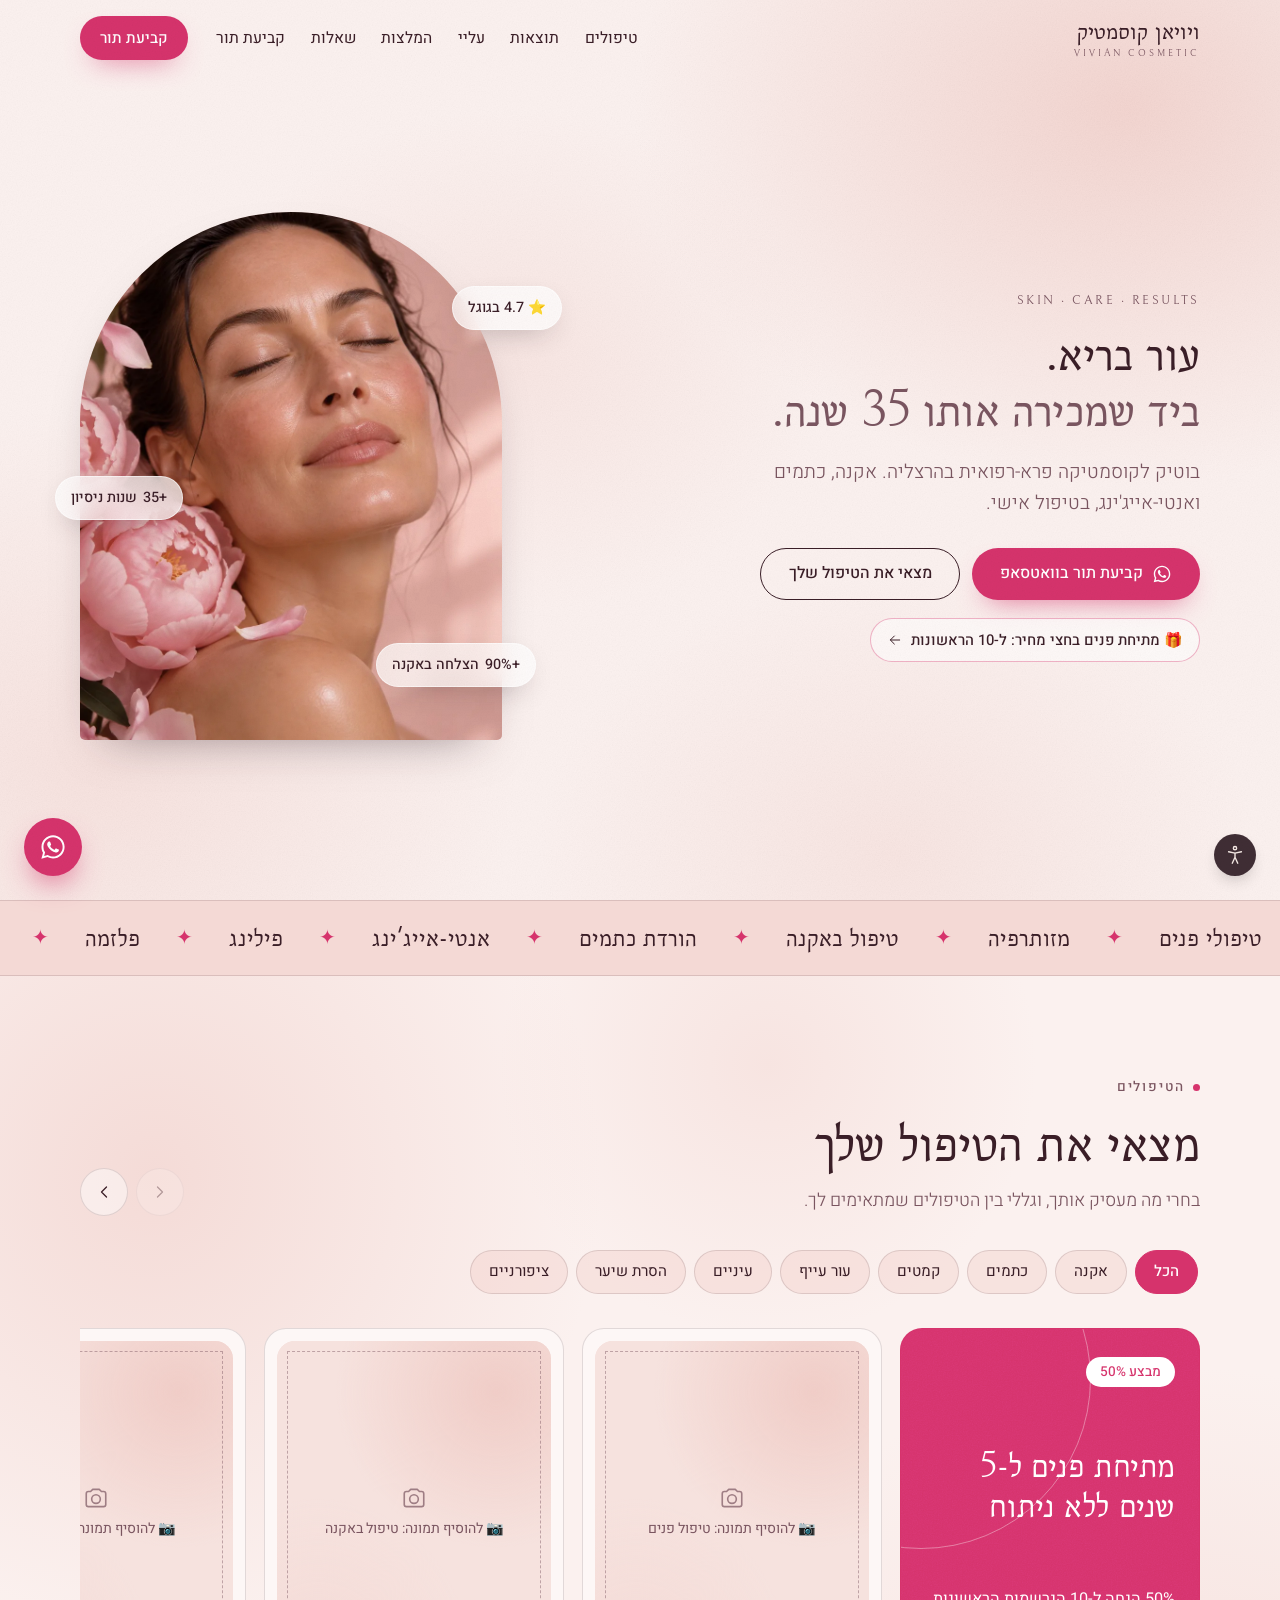
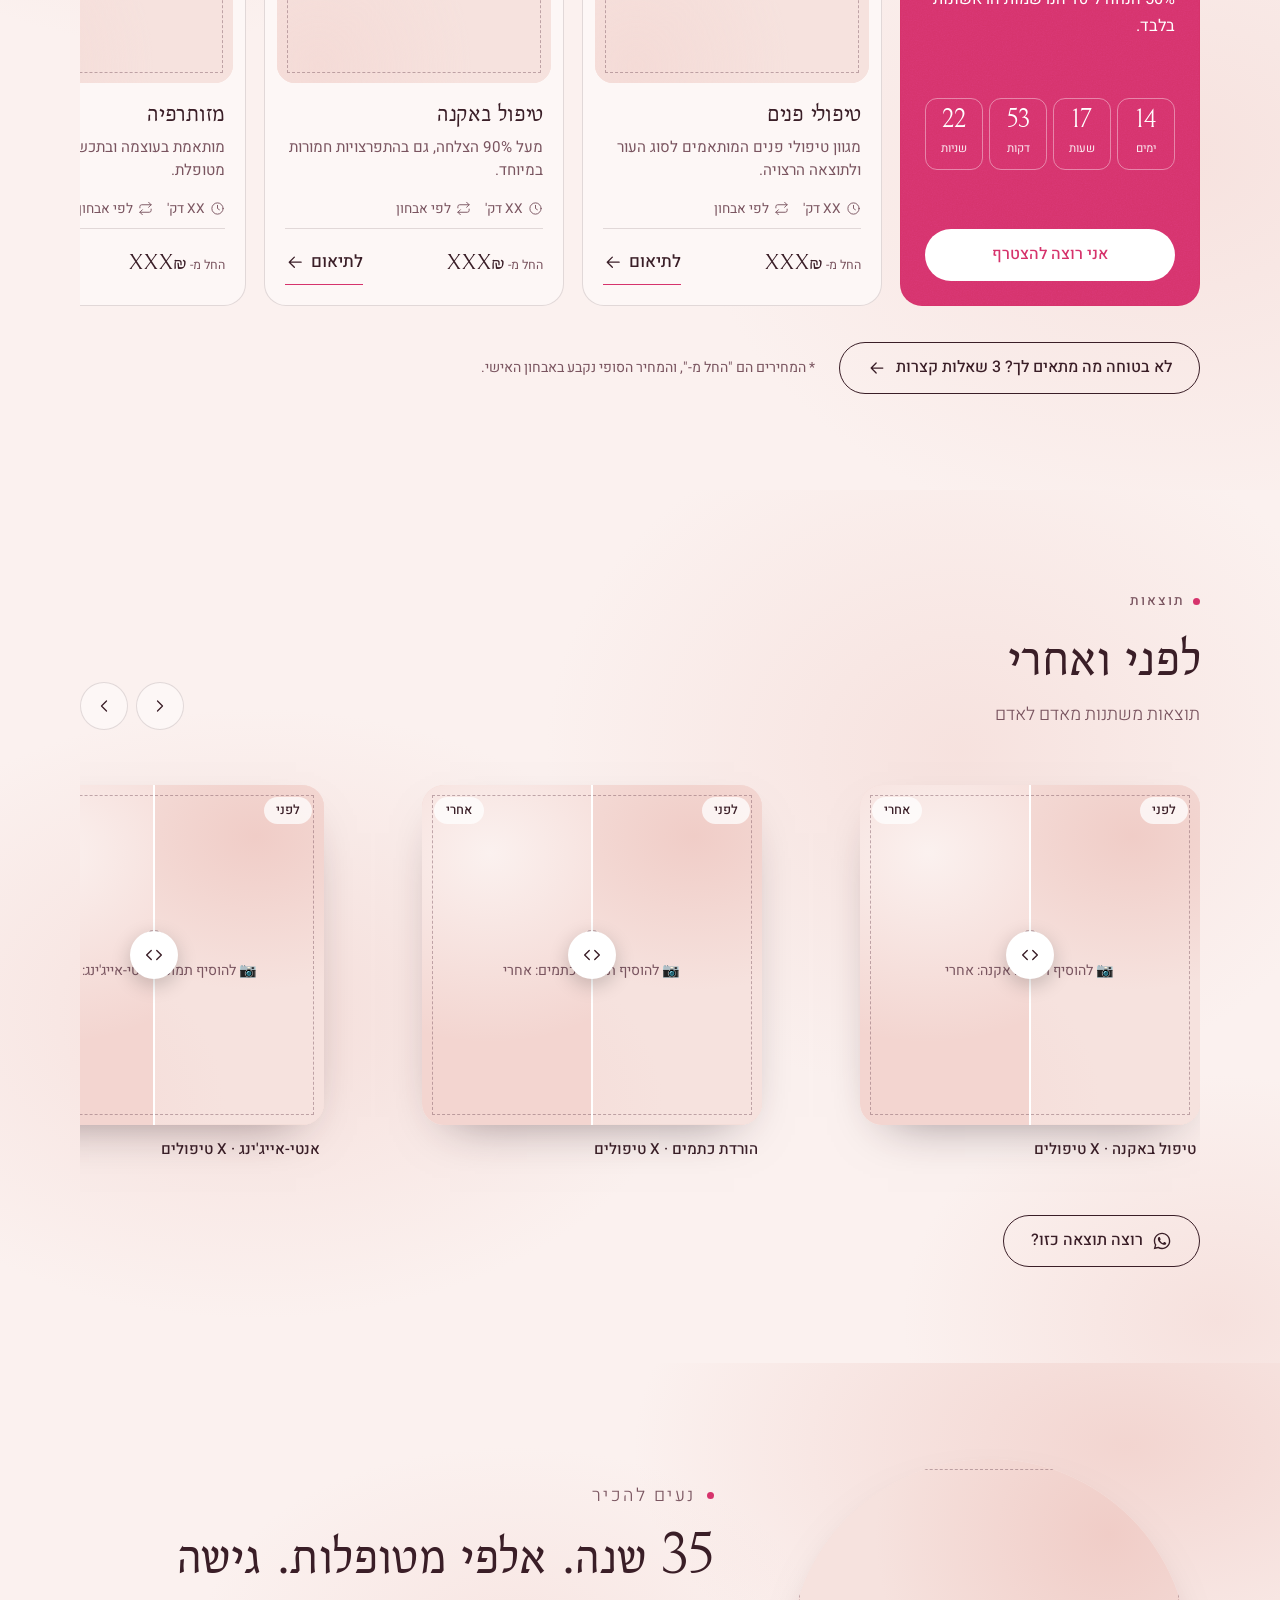
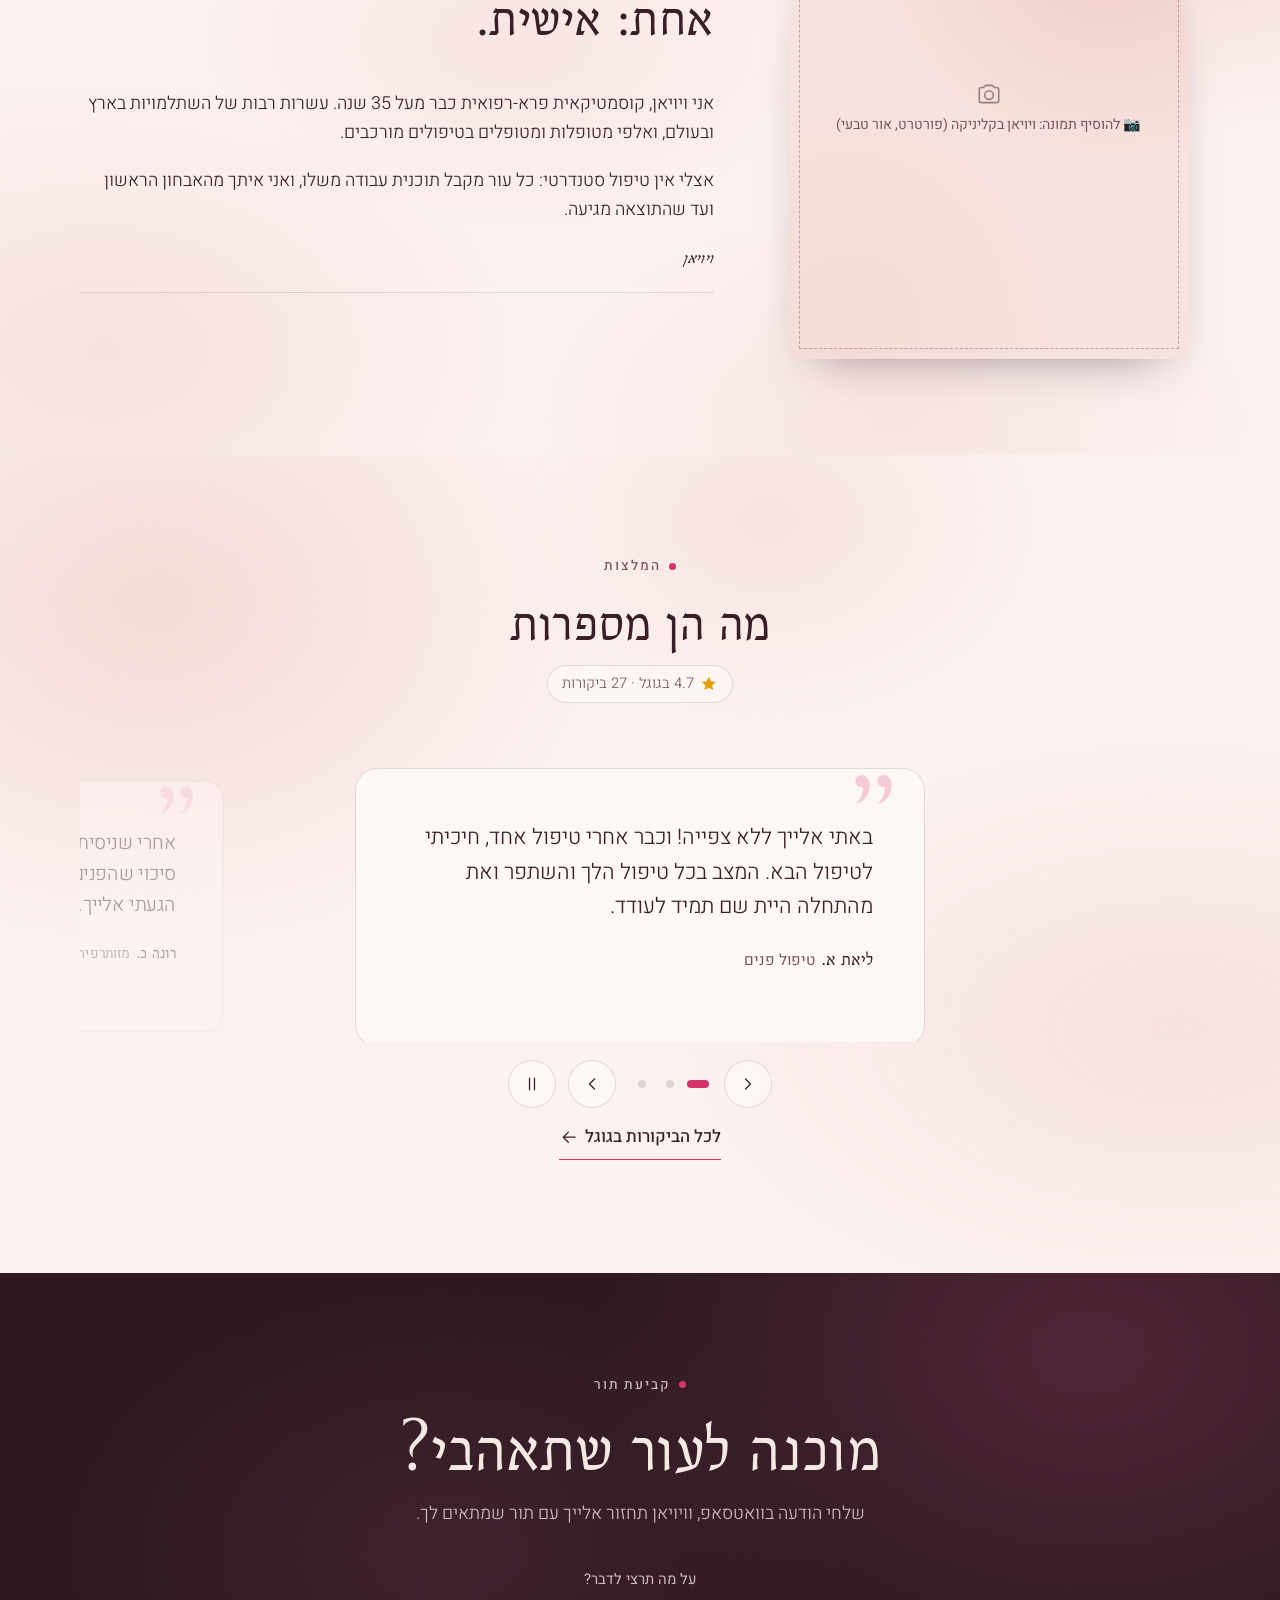
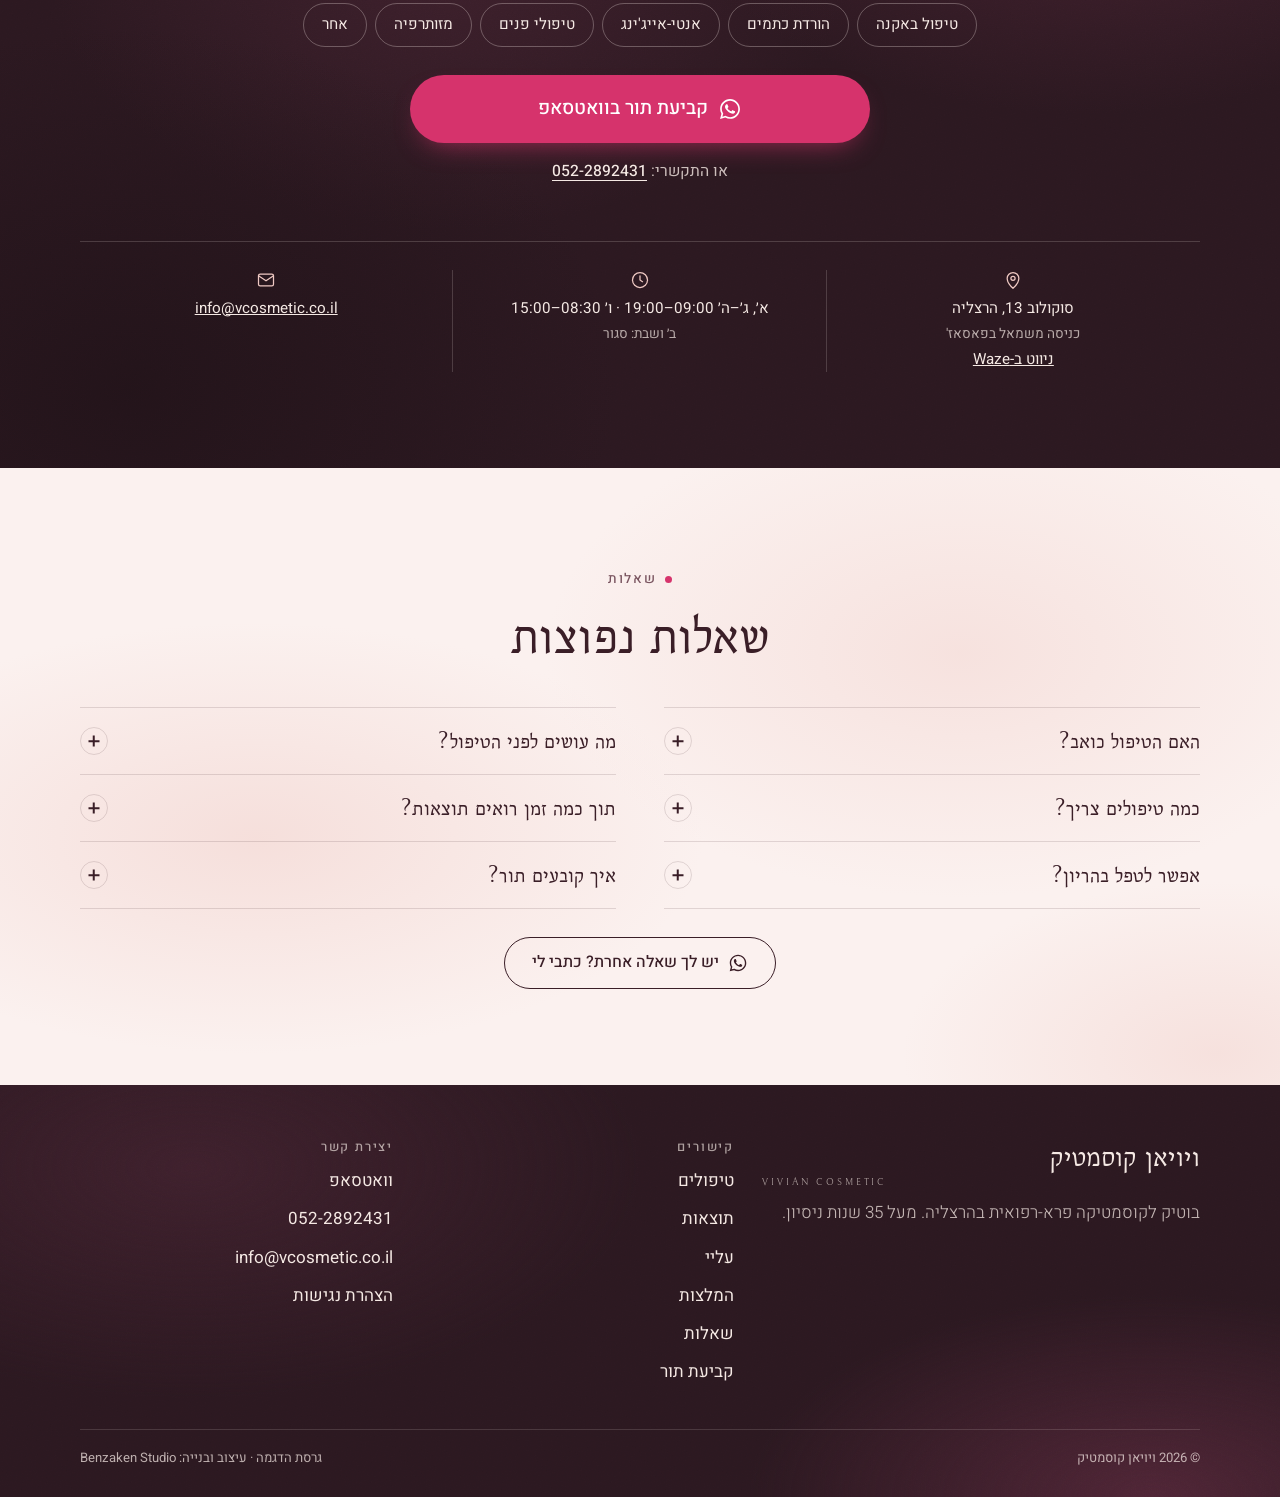
==== commit 274b39aa: "Add cache-busting version to CSS/JS links Co-Authored-By: Claude Opus 5.5 <noreply@anthropic.com>" ====
--- a/index.html
+++ b/index.html
@@ -22,10 +22,10 @@
   <link href="https://fonts.googleapis.com/css2?family=Bellefair&family=Heebo:wght@300;400;500&display=swap" rel="stylesheet">
   <!-- Hero image preload (keep in sync with images.hero in config.js) -->
   <link rel="preload" as="image" href="images/hero.webp" type="image/webp" fetchpriority="high">
-  <link rel="stylesheet" href="css/styles.css">
+  <link rel="stylesheet" href="css/styles.css?v=2">
 
   <!-- Apply palette + saved accessibility prefs before first paint (no color flash) -->
-  <script src="js/config.js"></script>
+  <script src="js/config.js?v=2"></script>
   <script>
     (function () {
       var c = window.SITE_CONFIG || {}, root = document.documentElement;
@@ -115,6 +115,6 @@
     <p class="noscript">ויויאן קוסמטיק · סוקולוב 13, הרצליה · <a href="tel:+972522892431">052-2892431</a></p>
   </noscript>
 
-  <script src="js/main.js" defer></script>
+  <script src="js/main.js?v=2" defer></script>
 </body>
 </html>
